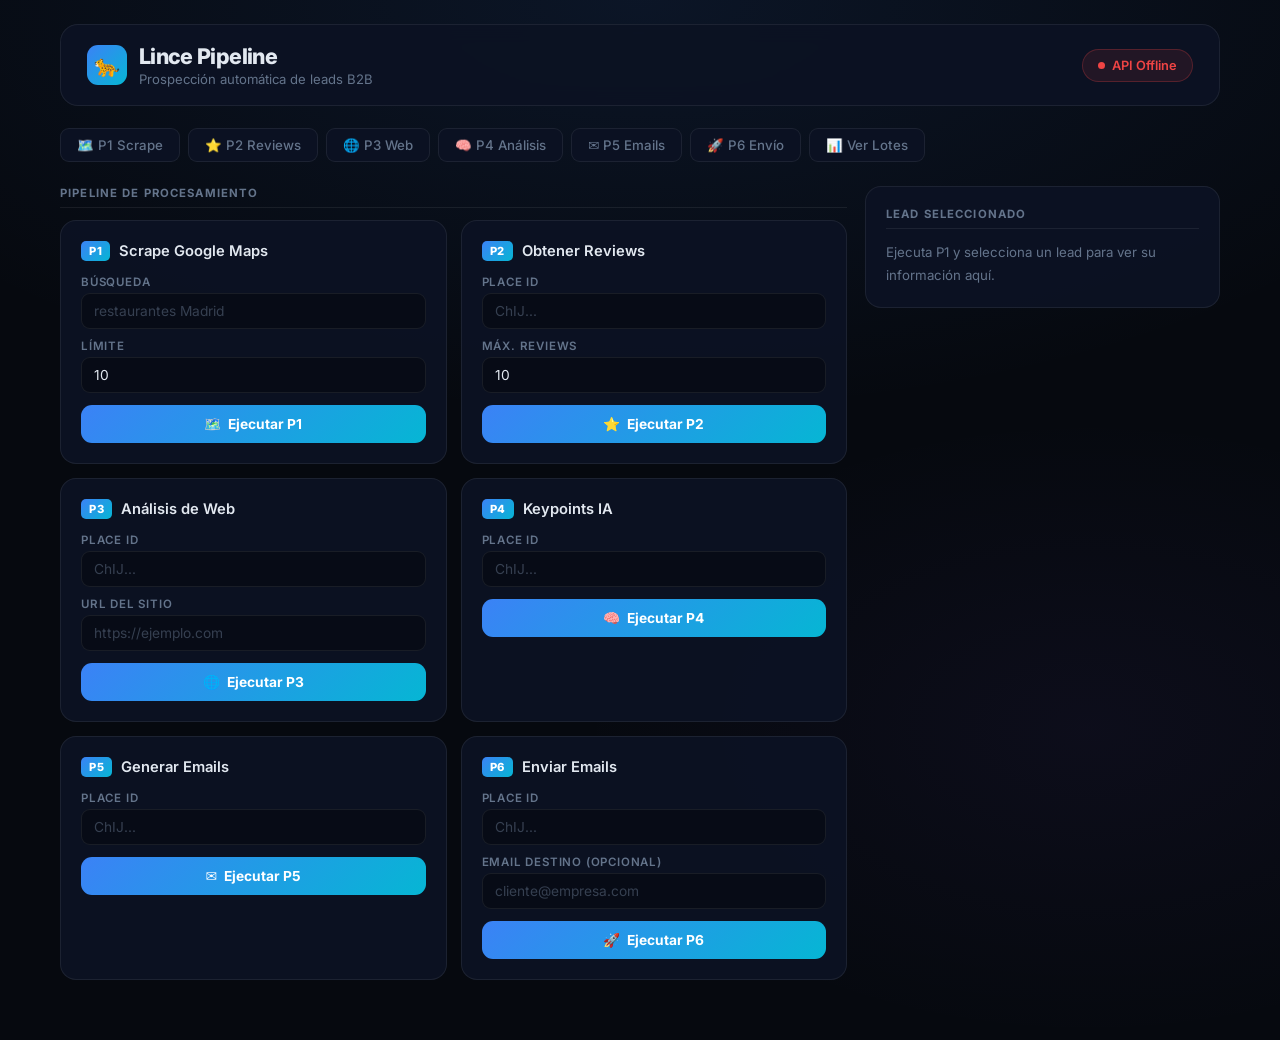
==== app/templates/index.html @ 6872ef02 "chore: cambios locales pendientes antes de merge" ====
<!DOCTYPE html>
<html lang="es">
<head>
<meta charset="UTF-8" />
<meta name="viewport" content="width=device-width, initial-scale=1.0" />
<title>Lince — Pipeline de Leads</title>
<link href="https://fonts.googleapis.com/css2?family=Inter:wght@400;500;600;700;800&display=swap" rel="stylesheet">
<style>
*,*::before,*::after{box-sizing:border-box;margin:0;padding:0}
:root{
  --bg:#06090f;--s1:rgba(12,18,35,0.95);--s2:rgba(18,27,50,0.8);
  --border:rgba(255,255,255,0.07);--bh:rgba(96,165,250,0.3);
  --txt:#e2e8f0;--muted:#64748b;
  --blue:#3b82f6;--cyan:#06b6d4;--purple:#8b5cf6;
  --green:#10b981;--yellow:#f59e0b;--red:#ef4444;
  --grad:linear-gradient(135deg,#3b82f6,#06b6d4);
}
body{font-family:'Inter',system-ui,sans-serif;background:var(--bg);color:var(--txt);min-height:100vh;
  background-image:radial-gradient(ellipse 70% 40% at 50% 0%,rgba(59,130,246,.1),transparent),
  radial-gradient(ellipse 40% 30% at 85% 70%,rgba(139,92,246,.05),transparent);}
.wrap{max-width:1200px;margin:0 auto;padding:24px 20px 60px}
.hdr{display:flex;align-items:center;justify-content:space-between;gap:16px;padding:18px 26px;background:var(--s1);border:1px solid var(--border);border-radius:18px;margin-bottom:22px;backdrop-filter:blur(10px)}
.hdr-brand{display:flex;align-items:center;gap:12px}
.logo{width:40px;height:40px;background:var(--grad);border-radius:11px;display:flex;align-items:center;justify-content:center;font-size:1.3rem}
.hdr h1{font-size:1.35rem;font-weight:800;letter-spacing:-.03em}
.hdr p{font-size:.82rem;color:var(--muted);margin-top:2px}
.badge{display:flex;align-items:center;gap:7px;padding:8px 15px;border-radius:999px;font-size:.8rem;font-weight:600;white-space:nowrap;transition:all .3s}
.badge.ok{background:rgba(16,185,129,.1);border:1px solid rgba(16,185,129,.25);color:var(--green)}
.badge.loading{background:rgba(6,182,212,.1);border:1px solid rgba(6,182,212,.25);color:var(--cyan)}
.badge.err{background:rgba(239,68,68,.1);border:1px solid rgba(239,68,68,.25);color:var(--red)}
.dot{width:7px;height:7px;border-radius:50%;background:currentColor;animation:pulse 2s infinite}
@keyframes pulse{0%,100%{opacity:1}50%{opacity:.35}}
.qbar{display:flex;gap:8px;flex-wrap:wrap;margin-bottom:24px}
.qbtn{padding:8px 16px;border-radius:9px;border:1px solid var(--border);background:var(--s1);color:var(--muted);font-size:.83rem;font-weight:500;cursor:pointer;transition:all .18s;font-family:inherit}
.qbtn:hover{border-color:var(--bh);color:var(--txt);background:var(--s2)}
.qbtn.active{border-color:var(--blue);color:var(--blue);background:rgba(59,130,246,.08)}
.mgrid{display:grid;grid-template-columns:1fr 355px;gap:18px;align-items:start}
@media(max-width:860px){.mgrid{grid-template-columns:1fr}}
.section-lbl{font-size:.71rem;font-weight:700;text-transform:uppercase;letter-spacing:.1em;color:var(--muted);margin-bottom:12px;padding-bottom:7px;border-bottom:1px solid var(--border)}
.pgrid{display:grid;grid-template-columns:repeat(auto-fill,minmax(260px,1fr));gap:14px}
.card{background:var(--s1);border:1px solid var(--border);border-radius:16px;padding:20px;transition:border-color .2s,transform .2s}
.card:hover{border-color:var(--bh);transform:translateY(-1px)}
.card-hd{display:flex;align-items:center;gap:9px;margin-bottom:14px}
.pbadge{padding:3px 8px;border-radius:5px;font-size:.7rem;font-weight:800;letter-spacing:.05em;background:var(--grad);color:#fff}
.card h3{font-size:.92rem;font-weight:600}
.field{margin-bottom:10px}
.field label{display:block;font-size:.72rem;font-weight:600;color:var(--muted);margin-bottom:4px;text-transform:uppercase;letter-spacing:.07em}
.field input,.field select{width:100%;padding:9px 12px;border-radius:9px;border:1px solid var(--border);background:rgba(6,9,15,.6);color:var(--txt);font-size:.86rem;font-family:inherit;outline:none;transition:border-color .18s}
.field input:focus,.field select:focus{border-color:var(--blue)}
.field input::placeholder{color:var(--muted);opacity:.5}
.btn-run{width:100%;margin-top:12px;padding:11px;border:none;border-radius:11px;background:var(--grad);color:#fff;font-size:.86rem;font-weight:700;cursor:pointer;transition:opacity .18s,transform .15s;font-family:inherit;display:flex;align-items:center;justify-content:center;gap:7px}
.btn-run:hover:not(:disabled){opacity:.83;transform:translateY(-1px)}
.btn-run:disabled{opacity:.35;cursor:not-allowed;transform:none}
.rpanel{display:flex;flex-direction:column;gap:14px}
.pcrd{background:var(--s1);border:1px solid var(--border);border-radius:16px;padding:20px}
.pcrd h3{font-size:.71rem;font-weight:700;text-transform:uppercase;letter-spacing:.1em;color:var(--muted);margin-bottom:12px;padding-bottom:7px;border-bottom:1px solid var(--border)}
.lead-info{font-size:.84rem;line-height:1.7;color:var(--muted)}
.lead-info strong{color:var(--txt);display:block;font-size:.93rem;margin-bottom:3px}
.tag{display:inline-block;padding:2px 7px;border-radius:4px;background:rgba(59,130,246,.12);color:var(--blue);font-size:.72rem;margin:2px 2px 0 0}
.btn-seq{width:100%;margin-top:12px;padding:12px;border:none;border-radius:11px;background:linear-gradient(135deg,#7c3aed,#3b82f6);color:#fff;font-size:.88rem;font-weight:700;cursor:pointer;transition:opacity .18s,transform .15s;font-family:inherit}
.btn-seq:hover{opacity:.83;transform:translateY(-1px)}
.lotes-panel{display:none;background:var(--s1);border:1px solid var(--border);border-radius:16px;padding:22px;margin-bottom:22px}
.lotes-panel.show{display:block}
.lotes-grid{display:grid;grid-template-columns:repeat(auto-fill,minmax(280px,1fr));gap:10px;margin-top:14px}
.lote-card{background:var(--s2);border:1px solid var(--border);border-radius:12px;padding:14px 16px;cursor:pointer;transition:border-color .18s,background .18s}
.lote-card:hover{border-color:var(--bh);background:rgba(59,130,246,.05)}
.lote-id{font-size:.78rem;color:var(--muted);font-family:monospace;margin-bottom:4px}
.lote-query{font-weight:600;font-size:.9rem;margin-bottom:6px}
.lote-meta{display:flex;align-items:center;justify-content:space-between}
.lote-count{font-size:.78rem;color:var(--muted)}
.btn-batch{padding:6px 14px;border:none;border-radius:8px;background:var(--grad);color:#fff;font-size:.78rem;font-weight:700;cursor:pointer;font-family:inherit;transition:opacity .18s}
.btn-batch:hover{opacity:.82}
.overlay{position:fixed;inset:0;background:rgba(0,0,0,.75);backdrop-filter:blur(6px);z-index:100;display:flex;align-items:center;justify-content:center;padding:20px;opacity:0;pointer-events:none;transition:opacity .25s}
.overlay.show{opacity:1;pointer-events:all}
.modal{background:var(--s1);border:1px solid rgba(255,255,255,.1);border-radius:24px;width:100%;max-width:580px;max-height:85vh;overflow-y:auto;transform:translateY(16px) scale(.97);transition:transform .28s cubic-bezier(.34,1.4,.64,1);box-shadow:0 40px 80px rgba(0,0,0,.5)}
.overlay.show .modal{transform:translateY(0) scale(1)}
.modal-hdr{display:flex;align-items:center;justify-content:space-between;padding:22px 24px 18px;border-bottom:1px solid var(--border);position:sticky;top:0;background:var(--s1);z-index:1;border-radius:24px 24px 0 0}
.modal-title{display:flex;align-items:center;gap:10px}
.modal-title .pbadge{font-size:.8rem;padding:5px 11px}
.modal-title h2{font-size:1.05rem;font-weight:700}
.close-btn{width:32px;height:32px;border-radius:8px;border:1px solid var(--border);background:transparent;color:var(--muted);font-size:1.1rem;cursor:pointer;display:flex;align-items:center;justify-content:center;transition:all .18s}
.close-btn:hover{background:var(--s2);color:var(--txt)}
.modal-body{padding:24px}
.stage{display:none}.stage.active{display:block}
.anim-radar{display:flex;flex-direction:column;align-items:center;padding:32px 0}
.radar-ring{width:140px;height:140px;border-radius:50%;border:2px solid rgba(59,130,246,.2);display:flex;align-items:center;justify-content:center;position:relative;margin-bottom:20px}
.radar-ring::before,.radar-ring::after{content:'';position:absolute;border-radius:50%;border:1.5px solid rgba(59,130,246,.15)}
.radar-ring::before{width:100px;height:100px}.radar-ring::after{width:60px;height:60px}
.radar-sweep{position:absolute;width:50%;height:2px;background:linear-gradient(90deg,transparent,var(--blue));transform-origin:left center;animation:sweep 1.8s linear infinite;top:50%;left:50%}
@keyframes sweep{from{transform:rotate(0deg)}to{transform:rotate(360deg)}}
.radar-dot{font-size:1.8rem}
.anim-label{font-size:.9rem;color:var(--muted);text-align:center}
.anim-sub{font-size:.78rem;color:var(--muted);opacity:.6;margin-top:4px;text-align:center}
.anim-stars{display:flex;flex-direction:column;align-items:center;padding:32px 0}
.star-row{display:flex;gap:8px;margin-bottom:20px;font-size:2rem}
.anim-scan{display:flex;flex-direction:column;align-items:center;padding:32px 0}
.browser-box{width:200px;border:1.5px solid rgba(255,255,255,.1);border-radius:10px;overflow:hidden;margin-bottom:20px}
.browser-bar{background:rgba(255,255,255,.05);padding:7px 10px;display:flex;gap:5px}
.brdot{width:7px;height:7px;border-radius:50%}
.browser-content{padding:12px;display:flex;flex-direction:column;gap:6px}
.scan-line{height:6px;border-radius:3px;background:linear-gradient(90deg,var(--blue),var(--cyan));animation:scanGrow 1s ease-in-out infinite alternate}
.scan-line:nth-child(1){width:80%}.scan-line:nth-child(2){width:60%;animation-delay:.2s}.scan-line:nth-child(3){width:90%;animation-delay:.4s}.scan-line:nth-child(4){width:50%;animation-delay:.6s}
@keyframes scanGrow{from{opacity:.3}to{opacity:1}}
.anim-brain{display:flex;flex-direction:column;align-items:center;padding:32px 0}
.brain-icon{font-size:3.5rem;margin-bottom:12px;animation:breathe 1.5s ease-in-out infinite}
@keyframes breathe{0%,100%{transform:scale(1)}50%{transform:scale(1.12)}}
.typing-dots{display:flex;gap:5px;margin-top:6px}
.tdot{width:8px;height:8px;border-radius:50%;background:var(--purple);animation:tdot .8s ease-in-out infinite}
.tdot:nth-child(2){animation-delay:.2s}.tdot:nth-child(3){animation-delay:.4s}
@keyframes tdot{0%,100%{transform:translateY(0);opacity:.4}50%{transform:translateY(-6px);opacity:1}}
.anim-type{display:flex;flex-direction:column;align-items:center;padding:32px 0}
.email-icon{font-size:3rem;margin-bottom:12px;animation:float 2s ease-in-out infinite}
@keyframes float{0%,100%{transform:translateY(0)}50%{transform:translateY(-8px)}}
.type-bar{display:flex;gap:4px;margin-top:8px}
.tbar{width:20px;height:4px;border-radius:2px;background:var(--grad);animation:tbar .6s ease-in-out infinite alternate}
.tbar:nth-child(2){animation-delay:.1s}.tbar:nth-child(3){animation-delay:.2s}.tbar:nth-child(4){animation-delay:.3s}.tbar:nth-child(5){animation-delay:.4s}
@keyframes tbar{from{opacity:.2}to{opacity:1}}
.anim-send{display:flex;flex-direction:column;align-items:center;padding:32px 0}
.plane-icon{font-size:3rem;margin-bottom:12px;animation:plane 1.5s ease-in-out infinite}
@keyframes plane{0%{transform:translate(0,0) rotate(-15deg)}50%{transform:translate(10px,-8px) rotate(-15deg)}100%{transform:translate(0,0) rotate(-15deg)}}
.result-ok,.result-err{padding:20px;border-radius:14px}
.result-ok{background:rgba(16,185,129,.06);border:1px solid rgba(16,185,129,.2)}
.result-err{background:rgba(239,68,68,.06);border:1px solid rgba(239,68,68,.2)}
.result-hd{display:flex;align-items:center;gap:8px;margin-bottom:16px;font-weight:700}
.result-hd .icon{font-size:1.2rem}
.lead-cards{display:flex;flex-direction:column;gap:10px}
.lcard{background:var(--s2);border:1px solid var(--border);border-radius:12px;padding:13px 15px;cursor:pointer;transition:border-color .18s}
.lcard:hover{border-color:var(--bh)}
.lcard-top{display:flex;align-items:center;justify-content:space-between;margin-bottom:4px}
.lcard-name{font-weight:600;font-size:.9rem}
.lcard-stars{color:var(--yellow);font-size:.82rem}
.lcard-addr{font-size:.78rem;color:var(--muted)}
.lcard-url{font-size:.76rem;color:var(--blue);margin-top:3px}
.lcard.selected{border-color:var(--blue);background:rgba(59,130,246,.08)}
.kp-list{list-style:none}
.kp-list li{display:flex;gap:10px;padding:10px 0;border-bottom:1px solid var(--border);font-size:.87rem;line-height:1.5}
.kp-list li:last-child{border-bottom:none}
.kp-bullet{color:var(--blue);font-size:1rem;flex-shrink:0;margin-top:1px}
.email-prev{background:var(--s2);border:1px solid var(--border);border-radius:12px;overflow:hidden;margin-bottom:12px}
.email-prev-hdr{padding:14px 16px;border-bottom:1px solid var(--border);font-size:.82rem;color:var(--muted)}
.email-prev-hdr strong{color:var(--txt);display:block;font-size:.9rem;margin-bottom:2px}
.email-prev-body{padding:16px;font-size:.83rem;line-height:1.65;color:var(--txt);white-space:pre-wrap;max-height:280px;overflow-y:auto}
.analysis-grid{display:grid;grid-template-columns:1fr 1fr;gap:10px}
.aitem{background:var(--s2);border:1px solid var(--border);border-radius:10px;padding:12px}
.aitem-lbl{font-size:.71rem;font-weight:700;text-transform:uppercase;letter-spacing:.08em;color:var(--muted);margin-bottom:5px}
.aitem-val{font-size:.84rem;color:var(--txt);line-height:1.5}
.send-success{text-align:center;padding:20px 0}
.send-icon{font-size:3.5rem;margin-bottom:12px;animation:popIn .4s cubic-bezier(.34,1.6,.64,1)}
@keyframes popIn{from{transform:scale(0)}to{transform:scale(1)}}
.send-success h3{font-size:1.05rem;font-weight:700;margin-bottom:6px}
.send-success p{color:var(--muted);font-size:.86rem}
.modal-foot{padding:16px 24px;border-top:1px solid var(--border);display:flex;gap:10px;justify-content:flex-end}
.btn-secondary{padding:9px 18px;border:1px solid var(--border);border-radius:9px;background:transparent;color:var(--muted);font-size:.84rem;font-weight:600;cursor:pointer;font-family:inherit;transition:all .18s}
.btn-secondary:hover{border-color:var(--bh);color:var(--txt)}
.btn-primary{padding:9px 20px;border:none;border-radius:9px;background:var(--grad);color:#fff;font-size:.84rem;font-weight:700;cursor:pointer;font-family:inherit;transition:opacity .18s}
.btn-primary:hover{opacity:.83}
.batch-modal{max-width:700px}
.batch-prog-bar{height:6px;background:rgba(255,255,255,.06);border-radius:3px;overflow:hidden;margin-bottom:8px}
.batch-prog-fill{height:100%;background:var(--grad);border-radius:3px;transition:width .4s ease}
.batch-prog-txt{font-size:.78rem;color:var(--muted);margin-bottom:16px}
.batch-leads{display:flex;flex-direction:column;gap:8px}
.batch-lead-row{background:var(--s2);border:1px solid var(--border);border-radius:11px;padding:12px 14px}
.batch-lead-top{display:flex;align-items:center;justify-content:space-between;margin-bottom:8px}
.batch-lead-name{font-weight:600;font-size:.88rem}
.batch-steps{display:flex;gap:6px;flex-wrap:wrap}
.step-badge{padding:3px 9px;border-radius:5px;font-size:.72rem;font-weight:700;border:1px solid var(--border);color:var(--muted);background:transparent;transition:all .25s}
.step-badge.running{border-color:var(--cyan);color:var(--cyan);background:rgba(6,182,212,.1);animation:pulse 1.2s infinite}
.step-badge.ok{border-color:var(--green);color:var(--green);background:rgba(16,185,129,.1)}
.step-badge.err{border-color:var(--red);color:var(--red);background:rgba(239,68,68,.1)}
.step-badge.skip{border-color:var(--muted);color:var(--muted);opacity:.5}
.batch-summary{background:rgba(16,185,129,.06);border:1px solid rgba(16,185,129,.2);border-radius:12px;padding:16px;margin-top:14px;display:none}
.batch-summary.show{display:block}
.batch-sum-row{display:flex;justify-content:space-between;font-size:.85rem;padding:4px 0}
.batch-sum-row strong{color:var(--txt)}
.batch-sheet-link{display:inline-flex;align-items:center;gap:6px;margin-top:10px;padding:8px 14px;border-radius:8px;background:rgba(16,185,129,.1);border:1px solid rgba(16,185,129,.25);color:var(--green);font-size:.82rem;font-weight:600;text-decoration:none;transition:opacity .18s}
.batch-sheet-link:hover{opacity:.8}
</style>
</head>
<body>
<div class="wrap">
  <header class="hdr">
    <div class="hdr-brand">
      <div class="logo">🐆</div>
      <div><h1>Lince Pipeline</h1><p>Prospección automática de leads B2B</p></div>
    </div>
    <div id="hdrBadge" class="badge loading"><div class="dot"></div>Conectando…</div>
  </header>
  <div class="qbar">
    <button class="qbtn" onclick="scrollTo2('#p1card')">🗺️ P1 Scrape</button>
    <button class="qbtn" onclick="scrollTo2('#p2card')">⭐ P2 Reviews</button>
    <button class="qbtn" onclick="scrollTo2('#p3card')">🌐 P3 Web</button>
    <button class="qbtn" onclick="scrollTo2('#p4card')">🧠 P4 Análisis</button>
    <button class="qbtn" onclick="scrollTo2('#p5card')">✉️ P5 Emails</button>
    <button class="qbtn" onclick="scrollTo2('#p6card')">🚀 P6 Envío</button>
    <button class="qbtn" id="btnVerLotes" onclick="toggleLotes()">📊 Ver Lotes</button>
  </div>
  <div class="lotes-panel" id="lotesPanel">
    <div style="display:flex;align-items:center;justify-content:space-between">
      <div class="section-lbl" style="margin:0;border:none">Lotes disponibles</div>
      <button class="btn-secondary" style="font-size:.75rem;padding:6px 12px" onclick="loadLotes()">↺ Recargar</button>
    </div>
    <div id="lotesGrid" class="lotes-grid"><div style="color:var(--muted);font-size:.85rem;padding:20px 0">Cargando…</div></div>
  </div>
  <div class="mgrid">
    <div>
      <div class="section-lbl">Pipeline de procesamiento</div>
      <div class="pgrid">
        <div class="card" id="p1card">
          <div class="card-hd"><span class="pbadge">P1</span><h3>Scrape Google Maps</h3></div>
          <div class="field"><label>Búsqueda</label><input id="p1Query" type="text" placeholder="restaurantes Madrid" /></div>
          <div class="field"><label>Límite</label><input id="p1Limit" type="number" value="10" min="1" max="50" /></div>
          <button class="btn-run" onclick="runP1()"><span>🗺️</span> Ejecutar P1</button>
        </div>
        <div class="card" id="p2card">
          <div class="card-hd"><span class="pbadge">P2</span><h3>Obtener Reviews</h3></div>
          <div class="field"><label>Place ID</label><input id="p2PlaceId" type="text" placeholder="ChIJ..." /></div>
          <div class="field"><label>Máx. Reviews</label><input id="p2Max" type="number" value="10" min="1" max="50" /></div>
          <button class="btn-run" onclick="runP2()"><span>⭐</span> Ejecutar P2</button>
        </div>
        <div class="card" id="p3card">
          <div class="card-hd"><span class="pbadge">P3</span><h3>Análisis de Web</h3></div>
          <div class="field"><label>Place ID</label><input id="p3PlaceId" type="text" placeholder="ChIJ..." /></div>
          <div class="field"><label>URL del sitio</label><input id="p3Url" type="text" placeholder="https://ejemplo.com" /></div>
          <button class="btn-run" onclick="runP3()"><span>🌐</span> Ejecutar P3</button>
        </div>
        <div class="card" id="p4card">
          <div class="card-hd"><span class="pbadge">P4</span><h3>Keypoints IA</h3></div>
          <div class="field"><label>Place ID</label><input id="p4PlaceId" type="text" placeholder="ChIJ..." /></div>
          <button class="btn-run" onclick="runP4()"><span>🧠</span> Ejecutar P4</button>
        </div>
        <div class="card" id="p5card">
          <div class="card-hd"><span class="pbadge">P5</span><h3>Generar Emails</h3></div>
          <div class="field"><label>Place ID</label><input id="p5PlaceId" type="text" placeholder="ChIJ..." /></div>
          <button class="btn-run" onclick="runP5()"><span>✉️</span> Ejecutar P5</button>
        </div>
        <div class="card" id="p6card">
          <div class="card-hd"><span class="pbadge">P6</span><h3>Enviar Emails</h3></div>
          <div class="field"><label>Place ID</label><input id="p6PlaceId" type="text" placeholder="ChIJ..." /></div>
          <div class="field"><label>Email destino (opcional)</label><input id="p6Email" type="email" placeholder="cliente@empresa.com" /></div>
          <button class="btn-run" onclick="runP6()"><span>🚀</span> Ejecutar P6</button>
        </div>
      </div>
    </div>
    <div class="rpanel">
      <div class="pcrd">
        <h3>Lead seleccionado</h3>
        <div class="lead-info" id="leadInfo"><span style="color:var(--muted);font-size:.83rem">Ejecuta P1 y selecciona un lead para ver su información aquí.</span></div>
        <button class="btn-seq" id="btnSeq" style="display:none" onclick="runSequence()">⚡ Ejecutar P2→P5</button>
      </div>
      <div class="pcrd" id="statsCard" style="display:none">
        <h3>Estadísticas del lote</h3>
        <div id="statsBody" class="lead-info"></div>
      </div>
    </div>
  </div>
</div>

<div class="overlay" id="overlay" onclick="closeModal(event)">
  <div class="modal">
    <div class="modal-hdr">
      <div class="modal-title"><span class="pbadge" id="modalBadge">P1</span><h2 id="modalTitle">Procesando…</h2></div>
      <button class="close-btn" onclick="closeOverlay()">✕</button>
    </div>
    <div class="modal-body" id="modalBody"></div>
    <div class="modal-foot" id="modalFoot" style="display:none">
      <button class="btn-secondary" onclick="closeOverlay()">Cerrar</button>
    </div>
  </div>
</div>

<div class="overlay" id="batchOverlay" onclick="closeBatchModal(event)">
  <div class="modal batch-modal">
    <div class="modal-hdr">
      <div class="modal-title"><span class="pbadge" style="background:linear-gradient(135deg,#7c3aed,#3b82f6)">BATCH</span><h2 id="batchTitle">Procesando lote…</h2></div>
      <button class="close-btn" onclick="closeBatchOverlay()">✕</button>
    </div>
    <div class="modal-body">
      <div class="batch-prog-bar"><div class="batch-prog-fill" id="batchProgFill" style="width:0%"></div></div>
      <div class="batch-prog-txt" id="batchProgTxt">Iniciando…</div>
      <div class="batch-leads" id="batchLeadsList"></div>
      <div class="batch-summary" id="batchSummary">
        <div class="batch-sum-row"><span>Leads procesados:</span><strong id="sumTotal">—</strong></div>
        <div class="batch-sum-row"><span>Completados OK:</span><strong id="sumOk">—</strong></div>
        <div class="batch-sum-row"><span>Lote:</span><strong id="sumLote">—</strong></div>
        <a href="#" id="sumSheetLink" class="batch-sheet-link" target="_blank" style="display:none">📊 Ver Google Sheet →</a>
      </div>
    </div>
    <div class="modal-foot"><button class="btn-secondary" onclick="closeBatchOverlay()">Cerrar</button></div>
  </div>
</div>

<script>
const API='';
let selectedLead=null;

async function checkHealth(){
  const b=document.getElementById('hdrBadge');
  try{const r=await fetch(API+'/health');if(r.ok){b.className='badge ok';b.innerHTML='<div class="dot"></div>API Online';}else throw 0;}
  catch{b.className='badge err';b.innerHTML='<div class="dot"></div>API Offline';}
}

function openModal(badge,title){
  document.getElementById('modalBadge').textContent=badge;
  document.getElementById('modalTitle').textContent=title;
  document.getElementById('modalBody').innerHTML='';
  document.getElementById('modalFoot').style.display='none';
  document.getElementById('overlay').classList.add('show');
}
function closeOverlay(){document.getElementById('overlay').classList.remove('show');}
function closeModal(e){if(e.target===document.getElementById('overlay'))closeOverlay();}
function showModalResult(html){document.getElementById('modalBody').innerHTML=html;document.getElementById('modalFoot').style.display='flex';}
function showModalLoading(html){document.getElementById('modalBody').innerHTML=html;}
function scrollTo2(sel){const el=document.querySelector(sel);if(el)el.scrollIntoView({behavior:'smooth',block:'center'});}

function selectLead(lead){
  selectedLead=lead;
  document.querySelectorAll('.lcard').forEach(c=>c.classList.remove('selected'));
  const card=document.querySelector('.lcard[data-id="'+lead.place_id+'"]');
  if(card)card.classList.add('selected');
  const stars=lead.rating?'⭐'.repeat(Math.round(lead.rating)):'—';
  document.getElementById('leadInfo').innerHTML=`<strong>${lead.name}</strong><span>Rating: ${lead.rating||'—'} ${stars}</span><span>📞 ${lead.phone||'—'}</span><span>📍 ${lead.full_address||'—'}</span>${lead.site?`<span>🌐 <a href="${lead.site}" target="_blank" style="color:var(--blue)">${lead.site}</a></span>`:''}${lead.lote_id?`<div style="margin-top:8px"><span class="tag">${lead.lote_id}</span></div>`:''}`;
  document.getElementById('btnSeq').style.display='block';
  ['p2PlaceId','p3PlaceId','p4PlaceId','p5PlaceId','p6PlaceId'].forEach(id=>{document.getElementById(id).value=lead.place_id;});
  if(lead.site)document.getElementById('p3Url').value=lead.site;
}

async function runP1(){
  const query=document.getElementById('p1Query').value.trim();
  const limit=parseInt(document.getElementById('p1Limit').value)||10;
  if(!query){alert('Ingresa un término de búsqueda');return;}
  openModal('P1','Scrapeando Google Maps…');
  showModalLoading(`<div class="anim-radar"><div class="radar-ring"><div class="radar-sweep"></div><div class="radar-dot">🐆</div></div><div class="anim-label">Buscando: <strong>${query}</strong></div><div class="anim-sub">Esto puede tomar 30-60 segundos…</div></div>`);
  try{
    const r=await fetch(API+'/pipeline/p1',{method:'POST',headers:{'Content-Type':'application/json'},body:JSON.stringify({query,limit})});
    const data=await r.json();
    if(!r.ok||data.status==='error')throw new Error(data.error||'Error');
    const leads=data.leads||[];
    document.getElementById('statsCard').style.display='block';
    document.getElementById('statsBody').innerHTML=`<strong>${leads.length} leads encontrados</strong><span>Guardados: ${data.guardados}</span>${data.lote_id?`<span>Lote: <span class="tag">${data.lote_id}</span></span>`:''}`;
    const cardsHtml=leads.map(l=>`<div class="lcard" data-id="${l.place_id}" onclick='selectLead(${JSON.stringify(l)})'><div class="lcard-top"><span class="lcard-name">${l.name}</span><span class="lcard-stars">${l.rating?'⭐ '+l.rating:''}</span></div><div class="lcard-addr">${l.full_address||'—'}</div>${l.site?`<div class="lcard-url">🌐 ${l.site}</div>`:''}</div>`).join('');
    showModalResult(`<div class="result-ok"><div class="result-hd"><span class="icon">✅</span> ${leads.length} negocios encontrados</div>${data.lote_id?`<div style="margin-bottom:12px;font-size:.82rem;color:var(--muted)">Lote: <span class="tag">${data.lote_id}</span> <button class="btn-batch" style="margin-left:8px" onclick="openBatchForLote('${data.lote_id}')">⚡ Procesar lote</button></div>`:''}<div class="lead-cards">${cardsHtml}</div></div>`);
    document.getElementById('modalTitle').textContent=leads.length+' leads encontrados';
  }catch(err){showModalResult(`<div class="result-err"><div class="result-hd"><span class="icon">❌</span> Error</div><p style="font-size:.85rem;color:var(--muted)">${err.message}</p></div>`);}
}

async function runP2(){
  const placeId=document.getElementById('p2PlaceId').value.trim();
  const maxR=parseInt(document.getElementById('p2Max').value)||10;
  if(!placeId){alert('Ingresa un Place ID');return;}
  openModal('P2','Obteniendo reviews…');
  showModalLoading(`<div class="anim-stars"><div class="star-row">⭐⭐⭐⭐⭐</div><div class="anim-label">Analizando opiniones…</div></div>`);
  try{
    const r=await fetch(API+'/pipeline/p2',{method:'POST',headers:{'Content-Type':'application/json'},body:JSON.stringify({place_id:placeId,max_reviews:maxR})});
    const data=await r.json();
    if(!r.ok||data.status==='error')throw new Error(data.error||'Error');
    showModalResult(`<div class="result-ok"><div class="result-hd"><span class="icon">⭐</span> ${data.reviews_encontradas} reviews obtenidas</div><p style="font-size:.84rem;color:var(--muted)">Guardadas en Supabase: ${data.reviews_guardadas}</p></div>`);
    document.getElementById('modalTitle').textContent=data.reviews_encontradas+' reviews';
  }catch(err){showModalResult(`<div class="result-err"><div class="result-hd"><span class="icon">❌</span> Error</div><p style="font-size:.85rem;color:var(--muted)">${err.message}</p></div>`);}
}

async function runP3(){
  const placeId=document.getElementById('p3PlaceId').value.trim();
  const url=document.getElementById('p3Url').value.trim();
  if(!placeId||!url){alert('Ingresa Place ID y URL');return;}
  openModal('P3','Analizando sitio web…');
  showModalLoading(`<div class="anim-scan"><div class="browser-box"><div class="browser-bar"><div class="brdot" style="background:#ef4444"></div><div class="brdot" style="background:#f59e0b"></div><div class="brdot" style="background:#10b981"></div></div><div class="browser-content"><div class="scan-line"></div><div class="scan-line"></div><div class="scan-line"></div><div class="scan-line"></div></div></div><div class="anim-label">Escaneando: ${url}</div></div>`);
  try{
    const r=await fetch(API+'/pipeline/p3',{method:'POST',headers:{'Content-Type':'application/json'},body:JSON.stringify({place_id:placeId,url})});
    const data=await r.json();
    if(!r.ok||data.status==='error')throw new Error(data.error||'Error');
    const res=data.resultado||{};
    const items=Object.entries(res).filter(([k])=>k!=='place_id').map(([k,v])=>`<div class="aitem"><div class="aitem-lbl">${k}</div><div class="aitem-val">${v??'—'}</div></div>`).join('');
    showModalResult(`<div class="result-ok"><div class="result-hd"><span class="icon">🌐</span> Análisis completado</div><div class="analysis-grid">${items}</div></div>`);
    document.getElementById('modalTitle').textContent='Análisis web OK';
  }catch(err){showModalResult(`<div class="result-err"><div class="result-hd"><span class="icon">❌</span> Error</div><p style="font-size:.85rem;color:var(--muted)">${err.message}</p></div>`);}
}

async function runP4(){
  const placeId=document.getElementById('p4PlaceId').value.trim();
  if(!placeId){alert('Ingresa un Place ID');return;}
  openModal('P4','Generando análisis IA…');
  showModalLoading(`<div class="anim-brain"><div class="brain-icon">🧠</div><div class="anim-label">IA analizando el negocio…</div><div class="typing-dots"><div class="tdot"></div><div class="tdot"></div><div class="tdot"></div></div></div>`);
  try{
    const r=await fetch(API+'/pipeline/p4',{method:'POST',headers:{'Content-Type':'application/json'},body:JSON.stringify({place_id:placeId})});
    const data=await r.json();
    if(!r.ok||data.status==='error')throw new Error(data.error||'Error');
    const res=data.resultado||{};
    const score=res.lead_score||0;
    const temp=score>=70?'🔥 Caliente':score>=40?'🟡 Tibio':'❄️ Frío';
    const kps=(res.keypoints||[]).map(k=>`<li><span class="kp-bullet">›</span>${k}</li>`).join('');
    showModalResult(`<div class="result-ok"><div class="result-hd"><span class="icon">🧠</span> Keypoints generados</div><div style="display:flex;gap:10px;margin-bottom:14px;flex-wrap:wrap"><div class="aitem" style="flex:1"><div class="aitem-lbl">Lead Score</div><div class="aitem-val" style="font-size:1.4rem;font-weight:800">${score}</div></div><div class="aitem" style="flex:1"><div class="aitem-lbl">Temperatura</div><div class="aitem-val">${temp}</div></div></div>${res.problema_principal?`<div class="aitem" style="margin-bottom:10px"><div class="aitem-lbl">Problema principal</div><div class="aitem-val">${res.problema_principal}</div></div>`:''}${res.oportunidad?`<div class="aitem" style="margin-bottom:14px"><div class="aitem-lbl">Oportunidad</div><div class="aitem-val">${res.oportunidad}</div></div>`:''}${kps?`<ul class="kp-list">${kps}</ul>`:''}</div>`);
    document.getElementById('modalTitle').textContent='Score: '+score+' '+temp;
  }catch(err){showModalResult(`<div class="result-err"><div class="result-hd"><span class="icon">❌</span> Error</div><p style="font-size:.85rem;color:var(--muted)">${err.message}</p></div>`);}
}

async function runP5(){
  const placeId=document.getElementById('p5PlaceId').value.trim();
  if(!placeId){alert('Ingresa un Place ID');return;}
  openModal('P5','Generando secuencia de emails…');
  showModalLoading(`<div class="anim-type"><div class="email-icon">✉️</div><div class="anim-label">IA redactando emails…</div><div class="type-bar"><div class="tbar"></div><div class="tbar"></div><div class="tbar"></div><div class="tbar"></div><div class="tbar"></div></div></div>`);
  try{
    const r=await fetch(API+'/pipeline/p5',{method:'POST',headers:{'Content-Type':'application/json'},body:JSON.stringify({place_id:placeId})});
    const data=await r.json();
    if(!r.ok||data.status==='error')throw new Error(data.error||'Error');
    const emails=data.emails||[];
    const emailsHtml=emails.map((em,i)=>`<div class="email-prev"><div class="email-prev-hdr"><strong>Email ${i+1}: ${em.subject||em.asunto||'—'}</strong>Día ${em.day||em.dia||i+1}</div><div class="email-prev-body">${em.body||em.cuerpo||'—'}</div></div>`).join('');
    showModalResult(`<div class="result-ok"><div class="result-hd"><span class="icon">✉️</span> ${emails.length} emails generados</div>${emailsHtml}</div>`);
    document.getElementById('modalTitle').textContent=emails.length+' emails listos';
  }catch(err){showModalResult(`<div class="result-err"><div class="result-hd"><span class="icon">❌</span> Error</div><p style="font-size:.85rem;color:var(--muted)">${err.message}</p></div>`);}
}

async function runP6(){
  const placeId=document.getElementById('p6PlaceId').value.trim();
  const toEmail=document.getElementById('p6Email').value.trim();
  if(!placeId){alert('Ingresa un Place ID');return;}
  openModal('P6','Enviando emails…');
  showModalLoading(`<div class="anim-send"><div class="plane-icon">✈️</div><div class="anim-label">Enviando secuencia de emails…</div><div class="anim-sub">Conectando con Brevo…</div></div>`);
  try{
    const body={place_id:placeId};if(toEmail)body.to_email=toEmail;
    const r=await fetch(API+'/pipeline/p6',{method:'POST',headers:{'Content-Type':'application/json'},body:JSON.stringify(body)});
    const data=await r.json();
    if(!r.ok||data.status==='error')throw new Error(data.error||'Error');
    showModalResult(`<div class="result-ok"><div class="send-success"><div class="send-icon">🎉</div><h3>¡Emails enviados!</h3><p>${data.enviados||0} email(s) en la secuencia</p>${toEmail?`<p style="margin-top:6px">Destino: <strong>${toEmail}</strong></p>`:''}</div></div>`);
    document.getElementById('modalTitle').textContent='¡Enviado!';
  }catch(err){showModalResult(`<div class="result-err"><div class="result-hd"><span class="icon">❌</span> Error</div><p style="font-size:.85rem;color:var(--muted)">${err.message}</p></div>`);}
}

async function runSequence(){
  if(!selectedLead)return;
  const placeId=selectedLead.place_id;
  const url=selectedLead.site||'';
  openModal('SEQ','Procesando '+selectedLead.name+'…');
  showModalLoading(`<div class="anim-brain"><div class="brain-icon">⚡</div><div class="anim-label">Ejecutando P2 → P3 → P4 → P5…</div><div class="typing-dots"><div class="tdot"></div><div class="tdot"></div><div class="tdot"></div></div></div>`);
  try{
    const r=await fetch(API+'/pipeline/sequence',{method:'POST',headers:{'Content-Type':'application/json'},body:JSON.stringify({place_id:placeId,url,max_reviews:10})});
    const data=await r.json();
    const stepHtml=(key,label)=>{const s=data[key];if(!s)return'';const icon=s.status==='ok'?'✅':s.status==='skipped'?'⏭️':'❌';return`<div style="display:flex;align-items:center;gap:8px;padding:8px 0;border-bottom:1px solid var(--border);font-size:.85rem"><span>${icon}</span><strong>${label}</strong><span style="color:var(--muted);margin-left:auto">${s.status}</span></div>`;};
    showModalResult(`<div class="result-ok"><div class="result-hd"><span class="icon">⚡</span> Secuencia completada</div>${stepHtml('p2','P2 Reviews')}${stepHtml('p3','P3 Web')}${stepHtml('p4','P4 Keypoints')}${stepHtml('p5','P5 Emails')}</div>`);
    document.getElementById('modalTitle').textContent='Secuencia OK';
  }catch(err){showModalResult(`<div class="result-err"><div class="result-hd"><span class="icon">❌</span> Error</div><p style="font-size:.85rem;color:var(--muted)">${err.message}</p></div>`);}
}

function toggleLotes(){
  const panel=document.getElementById('lotesPanel');
  const btn=document.getElementById('btnVerLotes');
  if(panel.classList.contains('show')){panel.classList.remove('show');btn.classList.remove('active');}
  else{panel.classList.add('show');btn.classList.add('active');loadLotes();}
}

async function loadLotes(){
  const grid=document.getElementById('lotesGrid');
  grid.innerHTML='<div style="color:var(--muted);font-size:.85rem;padding:12px 0">Cargando…</div>';
  try{
    const r=await fetch(API+'/lotes');
    const lotes=await r.json();
    if(!lotes.length){grid.innerHTML='<div style="color:var(--muted);font-size:.85rem;padding:12px 0">No hay lotes todavía. Ejecuta P1 primero.</div>';return;}
    grid.innerHTML=lotes.map(l=>`<div class="lote-card"><div class="lote-id">${l.lote_id}</div><div class="lote-query">🔍 ${l.query||'—'}</div><div class="lote-meta"><span class="lote-count">${l.count} leads</span><button class="btn-batch" onclick="openBatchForLote('${l.lote_id}')">⚡ Procesar</button></div></div>`).join('');
  }catch(err){grid.innerHTML=`<div style="color:var(--red);font-size:.85rem">${err.message}</div>`;}
}

function openBatchForLote(loteId){
  document.getElementById('batchTitle').textContent='Lote: '+loteId;
  document.getElementById('batchProgFill').style.width='0%';
  document.getElementById('batchProgTxt').textContent='Iniciando batch…';
  document.getElementById('batchLeadsList').innerHTML='<div style="color:var(--muted);font-size:.84rem;padding:8px 0">Cargando leads…</div>';
  document.getElementById('batchSummary').classList.remove('show');
  document.getElementById('batchOverlay').classList.add('show');
  runBatch(loteId);
}

function closeBatchOverlay(){document.getElementById('batchOverlay').classList.remove('show');}
function closeBatchModal(e){if(e.target===document.getElementById('batchOverlay'))closeBatchOverlay();}

async function runBatch(loteId){
  const leadsList=document.getElementById('batchLeadsList');
  const progFill=document.getElementById('batchProgFill');
  const progTxt=document.getElementById('batchProgTxt');
  let leads=[];
  try{
    const r=await fetch(API+'/lotes');
    const lotes=await r.json();
    const lote=lotes.find(l=>l.lote_id===loteId);
    if(lote){
      leads=lote.place_ids.map(pid=>({place_id:pid,name:pid}));
      leadsList.innerHTML=leads.map(l=>{const sid=l.place_id.replace(/[^a-z0-9]/gi,'_');return`<div class="batch-lead-row" id="brow-${sid}"><div class="batch-lead-top"><span class="batch-lead-name">${l.name}</span></div><div class="batch-steps"><span class="step-badge" id="bstep-${sid}-p2">P2</span><span class="step-badge" id="bstep-${sid}-p3">P3</span><span class="step-badge" id="bstep-${sid}-p4">P4</span><span class="step-badge" id="bstep-${sid}-p5">P5</span></div></div>`;}).join('');
    }
  }catch(_){}
  progTxt.textContent='Procesando '+leads.length+' leads…';
  try{
    const r=await fetch(API+'/pipeline/batch',{method:'POST',headers:{'Content-Type':'application/json'},body:JSON.stringify({lote_id:loteId})});
    const data=await r.json();
    if(data.error){progTxt.textContent='❌ '+data.error;return;}
    const results=data.results||[];
    results.forEach((res,idx)=>{
      const sid=res.place_id.replace(/[^a-z0-9]/gi,'_');
      const row=document.getElementById('brow-'+sid);
      if(row)row.querySelector('.batch-lead-name').textContent=res.name||res.place_id;
      ['p2','p3','p4','p5'].forEach(step=>{
        const badge=document.getElementById('bstep-'+sid+'-'+step);
        if(!badge)return;
        const s=res.steps[step];if(!s)return;
        badge.classList.remove('running');
        if(s.status==='ok'){badge.classList.add('ok');badge.textContent=step.toUpperCase()+(step==='p2'&&s.reviews?' ✅ '+s.reviews:step==='p4'&&s.score?' '+s.score:' ✅');}
        else if(s.status==='skipped'){badge.classList.add('skip');badge.textContent=step.toUpperCase()+' —';}
        else{badge.classList.add('err');badge.textContent=step.toUpperCase()+' ❌';}
      });
      const pct=Math.round(((idx+1)/results.length)*100);
      progFill.style.width=pct+'%';
      progTxt.textContent=(idx+1)+'/'+results.length+' leads procesados';
    });
    progFill.style.width='100%';
    progTxt.textContent='✅ Completado — '+data.completados_ok+'/'+data.total_leads+' OK';
    document.getElementById('sumTotal').textContent=data.total_leads;
    document.getElementById('sumOk').textContent=data.completados_ok;
    document.getElementById('sumLote').textContent=loteId;
    if(data.sheet_url){const link=document.getElementById('sumSheetLink');link.href=data.sheet_url;link.style.display='inline-flex';}
    document.getElementById('batchSummary').classList.add('show');
  }catch(err){progTxt.textContent='❌ Error: '+err.message;}
}

checkHealth();
</script>
</body>
</html>
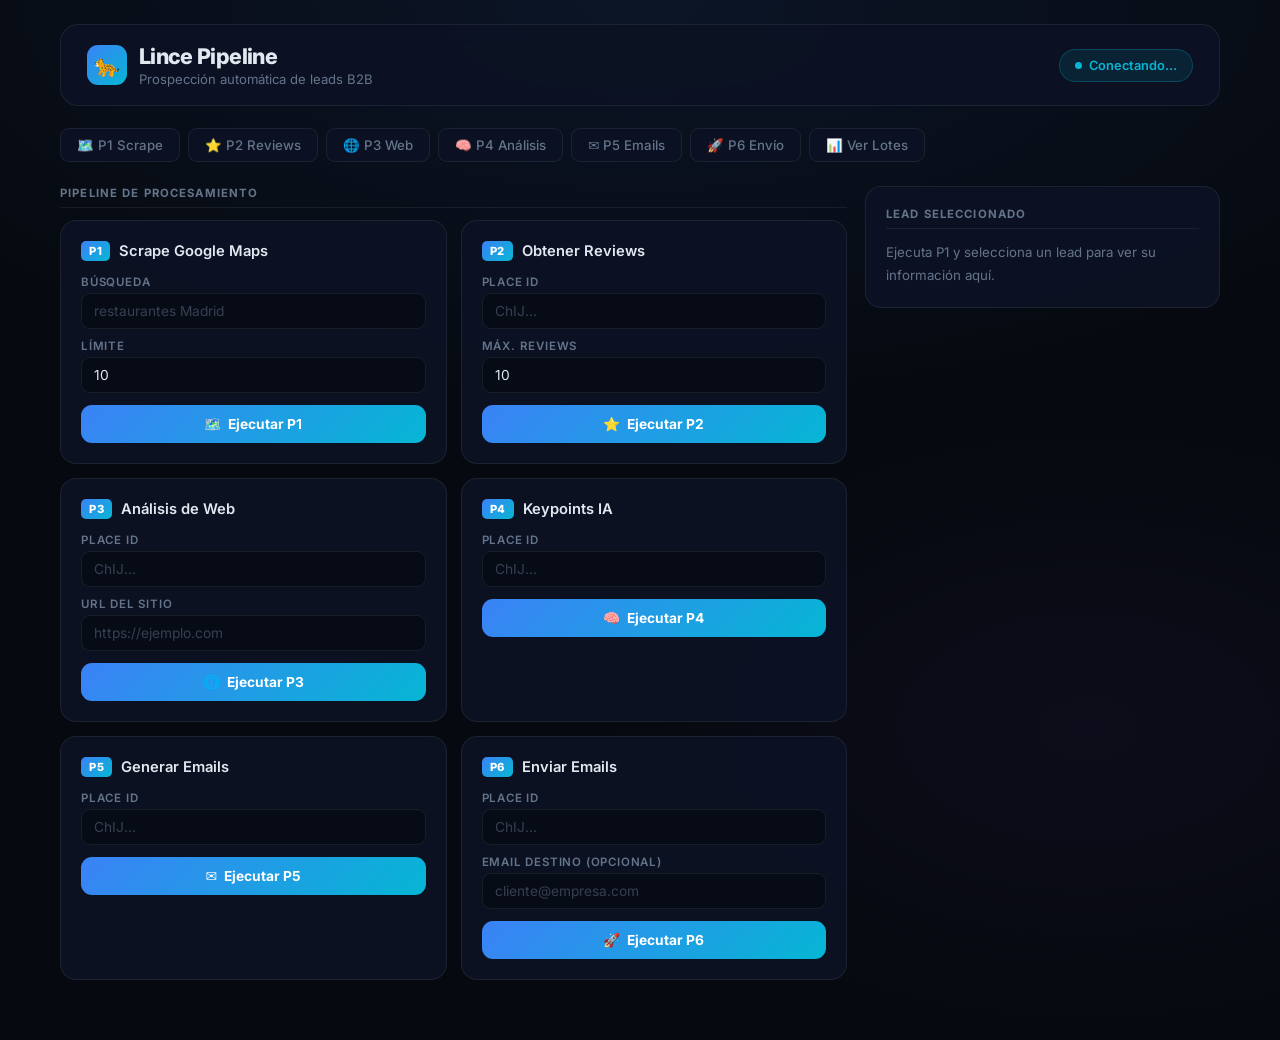
==== commit 1f62d48a: "fix: llenar sumCalientes/sumTibios/sumEnviados en resumen batch" ====
--- a/app/templates/index.html
+++ b/app/templates/index.html
@@ -1,524 +1,524 @@
-<!DOCTYPE html>
-<html lang="es">
-<head>
-<meta charset="UTF-8" />
-<meta name="viewport" content="width=device-width, initial-scale=1.0" />
-<title>Lince — Pipeline de Leads</title>
-<link href="https://fonts.googleapis.com/css2?family=Inter:wght@400;500;600;700;800&display=swap" rel="stylesheet">
-<style>
-*,*::before,*::after{box-sizing:border-box;margin:0;padding:0}
-:root{
-  --bg:#06090f;--s1:rgba(12,18,35,0.95);--s2:rgba(18,27,50,0.8);
-  --border:rgba(255,255,255,0.07);--bh:rgba(96,165,250,0.3);
-  --txt:#e2e8f0;--muted:#64748b;
-  --blue:#3b82f6;--cyan:#06b6d4;--purple:#8b5cf6;
-  --green:#10b981;--yellow:#f59e0b;--red:#ef4444;
-  --grad:linear-gradient(135deg,#3b82f6,#06b6d4);
-}
-body{font-family:'Inter',system-ui,sans-serif;background:var(--bg);color:var(--txt);min-height:100vh;
-  background-image:radial-gradient(ellipse 70% 40% at 50% 0%,rgba(59,130,246,.1),transparent),
-  radial-gradient(ellipse 40% 30% at 85% 70%,rgba(139,92,246,.05),transparent);}
-.wrap{max-width:1200px;margin:0 auto;padding:24px 20px 60px}
-.hdr{display:flex;align-items:center;justify-content:space-between;gap:16px;padding:18px 26px;background:var(--s1);border:1px solid var(--border);border-radius:18px;margin-bottom:22px;backdrop-filter:blur(10px)}
-.hdr-brand{display:flex;align-items:center;gap:12px}
-.logo{width:40px;height:40px;background:var(--grad);border-radius:11px;display:flex;align-items:center;justify-content:center;font-size:1.3rem}
-.hdr h1{font-size:1.35rem;font-weight:800;letter-spacing:-.03em}
-.hdr p{font-size:.82rem;color:var(--muted);margin-top:2px}
-.badge{display:flex;align-items:center;gap:7px;padding:8px 15px;border-radius:999px;font-size:.8rem;font-weight:600;white-space:nowrap;transition:all .3s}
-.badge.ok{background:rgba(16,185,129,.1);border:1px solid rgba(16,185,129,.25);color:var(--green)}
-.badge.loading{background:rgba(6,182,212,.1);border:1px solid rgba(6,182,212,.25);color:var(--cyan)}
-.badge.err{background:rgba(239,68,68,.1);border:1px solid rgba(239,68,68,.25);color:var(--red)}
-.dot{width:7px;height:7px;border-radius:50%;background:currentColor;animation:pulse 2s infinite}
-@keyframes pulse{0%,100%{opacity:1}50%{opacity:.35}}
-.qbar{display:flex;gap:8px;flex-wrap:wrap;margin-bottom:24px}
-.qbtn{padding:8px 16px;border-radius:9px;border:1px solid var(--border);background:var(--s1);color:var(--muted);font-size:.83rem;font-weight:500;cursor:pointer;transition:all .18s;font-family:inherit}
-.qbtn:hover{border-color:var(--bh);color:var(--txt);background:var(--s2)}
-.qbtn.active{border-color:var(--blue);color:var(--blue);background:rgba(59,130,246,.08)}
-.mgrid{display:grid;grid-template-columns:1fr 355px;gap:18px;align-items:start}
-@media(max-width:860px){.mgrid{grid-template-columns:1fr}}
-.section-lbl{font-size:.71rem;font-weight:700;text-transform:uppercase;letter-spacing:.1em;color:var(--muted);margin-bottom:12px;padding-bottom:7px;border-bottom:1px solid var(--border)}
-.pgrid{display:grid;grid-template-columns:repeat(auto-fill,minmax(260px,1fr));gap:14px}
-.card{background:var(--s1);border:1px solid var(--border);border-radius:16px;padding:20px;transition:border-color .2s,transform .2s}
-.card:hover{border-color:var(--bh);transform:translateY(-1px)}
-.card-hd{display:flex;align-items:center;gap:9px;margin-bottom:14px}
-.pbadge{padding:3px 8px;border-radius:5px;font-size:.7rem;font-weight:800;letter-spacing:.05em;background:var(--grad);color:#fff}
-.card h3{font-size:.92rem;font-weight:600}
-.field{margin-bottom:10px}
-.field label{display:block;font-size:.72rem;font-weight:600;color:var(--muted);margin-bottom:4px;text-transform:uppercase;letter-spacing:.07em}
-.field input,.field select{width:100%;padding:9px 12px;border-radius:9px;border:1px solid var(--border);background:rgba(6,9,15,.6);color:var(--txt);font-size:.86rem;font-family:inherit;outline:none;transition:border-color .18s}
-.field input:focus,.field select:focus{border-color:var(--blue)}
-.field input::placeholder{color:var(--muted);opacity:.5}
-.btn-run{width:100%;margin-top:12px;padding:11px;border:none;border-radius:11px;background:var(--grad);color:#fff;font-size:.86rem;font-weight:700;cursor:pointer;transition:opacity .18s,transform .15s;font-family:inherit;display:flex;align-items:center;justify-content:center;gap:7px}
-.btn-run:hover:not(:disabled){opacity:.83;transform:translateY(-1px)}
-.btn-run:disabled{opacity:.35;cursor:not-allowed;transform:none}
-.rpanel{display:flex;flex-direction:column;gap:14px}
-.pcrd{background:var(--s1);border:1px solid var(--border);border-radius:16px;padding:20px}
-.pcrd h3{font-size:.71rem;font-weight:700;text-transform:uppercase;letter-spacing:.1em;color:var(--muted);margin-bottom:12px;padding-bottom:7px;border-bottom:1px solid var(--border)}
-.lead-info{font-size:.84rem;line-height:1.7;color:var(--muted)}
-.lead-info strong{color:var(--txt);display:block;font-size:.93rem;margin-bottom:3px}
-.tag{display:inline-block;padding:2px 7px;border-radius:4px;background:rgba(59,130,246,.12);color:var(--blue);font-size:.72rem;margin:2px 2px 0 0}
-.btn-seq{width:100%;margin-top:12px;padding:12px;border:none;border-radius:11px;background:linear-gradient(135deg,#7c3aed,#3b82f6);color:#fff;font-size:.88rem;font-weight:700;cursor:pointer;transition:opacity .18s,transform .15s;font-family:inherit}
-.btn-seq:hover{opacity:.83;transform:translateY(-1px)}
-.lotes-panel{display:none;background:var(--s1);border:1px solid var(--border);border-radius:16px;padding:22px;margin-bottom:22px}
-.lotes-panel.show{display:block}
-.lotes-grid{display:grid;grid-template-columns:repeat(auto-fill,minmax(280px,1fr));gap:10px;margin-top:14px}
-.lote-card{background:var(--s2);border:1px solid var(--border);border-radius:12px;padding:14px 16px;cursor:pointer;transition:border-color .18s,background .18s}
-.lote-card:hover{border-color:var(--bh);background:rgba(59,130,246,.05)}
-.lote-id{font-size:.78rem;color:var(--muted);font-family:monospace;margin-bottom:4px}
-.lote-query{font-weight:600;font-size:.9rem;margin-bottom:6px}
-.lote-meta{display:flex;align-items:center;justify-content:space-between}
-.lote-count{font-size:.78rem;color:var(--muted)}
-.btn-batch{padding:6px 14px;border:none;border-radius:8px;background:var(--grad);color:#fff;font-size:.78rem;font-weight:700;cursor:pointer;font-family:inherit;transition:opacity .18s}
-.btn-batch:hover{opacity:.82}
-.overlay{position:fixed;inset:0;background:rgba(0,0,0,.75);backdrop-filter:blur(6px);z-index:100;display:flex;align-items:center;justify-content:center;padding:20px;opacity:0;pointer-events:none;transition:opacity .25s}
-.overlay.show{opacity:1;pointer-events:all}
-.modal{background:var(--s1);border:1px solid rgba(255,255,255,.1);border-radius:24px;width:100%;max-width:580px;max-height:85vh;overflow-y:auto;transform:translateY(16px) scale(.97);transition:transform .28s cubic-bezier(.34,1.4,.64,1);box-shadow:0 40px 80px rgba(0,0,0,.5)}
-.overlay.show .modal{transform:translateY(0) scale(1)}
-.modal-hdr{display:flex;align-items:center;justify-content:space-between;padding:22px 24px 18px;border-bottom:1px solid var(--border);position:sticky;top:0;background:var(--s1);z-index:1;border-radius:24px 24px 0 0}
-.modal-title{display:flex;align-items:center;gap:10px}
-.modal-title .pbadge{font-size:.8rem;padding:5px 11px}
-.modal-title h2{font-size:1.05rem;font-weight:700}
-.close-btn{width:32px;height:32px;border-radius:8px;border:1px solid var(--border);background:transparent;color:var(--muted);font-size:1.1rem;cursor:pointer;display:flex;align-items:center;justify-content:center;transition:all .18s}
-.close-btn:hover{background:var(--s2);color:var(--txt)}
-.modal-body{padding:24px}
-.stage{display:none}.stage.active{display:block}
-.anim-radar{display:flex;flex-direction:column;align-items:center;padding:32px 0}
-.radar-ring{width:140px;height:140px;border-radius:50%;border:2px solid rgba(59,130,246,.2);display:flex;align-items:center;justify-content:center;position:relative;margin-bottom:20px}
-.radar-ring::before,.radar-ring::after{content:'';position:absolute;border-radius:50%;border:1.5px solid rgba(59,130,246,.15)}
-.radar-ring::before{width:100px;height:100px}.radar-ring::after{width:60px;height:60px}
-.radar-sweep{position:absolute;width:50%;height:2px;background:linear-gradient(90deg,transparent,var(--blue));transform-origin:left center;animation:sweep 1.8s linear infinite;top:50%;left:50%}
-@keyframes sweep{from{transform:rotate(0deg)}to{transform:rotate(360deg)}}
-.radar-dot{font-size:1.8rem}
-.anim-label{font-size:.9rem;color:var(--muted);text-align:center}
-.anim-sub{font-size:.78rem;color:var(--muted);opacity:.6;margin-top:4px;text-align:center}
-.anim-stars{display:flex;flex-direction:column;align-items:center;padding:32px 0}
-.star-row{display:flex;gap:8px;margin-bottom:20px;font-size:2rem}
-.anim-scan{display:flex;flex-direction:column;align-items:center;padding:32px 0}
-.browser-box{width:200px;border:1.5px solid rgba(255,255,255,.1);border-radius:10px;overflow:hidden;margin-bottom:20px}
-.browser-bar{background:rgba(255,255,255,.05);padding:7px 10px;display:flex;gap:5px}
-.brdot{width:7px;height:7px;border-radius:50%}
-.browser-content{padding:12px;display:flex;flex-direction:column;gap:6px}
-.scan-line{height:6px;border-radius:3px;background:linear-gradient(90deg,var(--blue),var(--cyan));animation:scanGrow 1s ease-in-out infinite alternate}
-.scan-line:nth-child(1){width:80%}.scan-line:nth-child(2){width:60%;animation-delay:.2s}.scan-line:nth-child(3){width:90%;animation-delay:.4s}.scan-line:nth-child(4){width:50%;animation-delay:.6s}
-@keyframes scanGrow{from{opacity:.3}to{opacity:1}}
-.anim-brain{display:flex;flex-direction:column;align-items:center;padding:32px 0}
-.brain-icon{font-size:3.5rem;margin-bottom:12px;animation:breathe 1.5s ease-in-out infinite}
-@keyframes breathe{0%,100%{transform:scale(1)}50%{transform:scale(1.12)}}
-.typing-dots{display:flex;gap:5px;margin-top:6px}
-.tdot{width:8px;height:8px;border-radius:50%;background:var(--purple);animation:tdot .8s ease-in-out infinite}
-.tdot:nth-child(2){animation-delay:.2s}.tdot:nth-child(3){animation-delay:.4s}
-@keyframes tdot{0%,100%{transform:translateY(0);opacity:.4}50%{transform:translateY(-6px);opacity:1}}
-.anim-type{display:flex;flex-direction:column;align-items:center;padding:32px 0}
-.email-icon{font-size:3rem;margin-bottom:12px;animation:float 2s ease-in-out infinite}
-@keyframes float{0%,100%{transform:translateY(0)}50%{transform:translateY(-8px)}}
-.type-bar{display:flex;gap:4px;margin-top:8px}
-.tbar{width:20px;height:4px;border-radius:2px;background:var(--grad);animation:tbar .6s ease-in-out infinite alternate}
-.tbar:nth-child(2){animation-delay:.1s}.tbar:nth-child(3){animation-delay:.2s}.tbar:nth-child(4){animation-delay:.3s}.tbar:nth-child(5){animation-delay:.4s}
-@keyframes tbar{from{opacity:.2}to{opacity:1}}
-.anim-send{display:flex;flex-direction:column;align-items:center;padding:32px 0}
-.plane-icon{font-size:3rem;margin-bottom:12px;animation:plane 1.5s ease-in-out infinite}
-@keyframes plane{0%{transform:translate(0,0) rotate(-15deg)}50%{transform:translate(10px,-8px) rotate(-15deg)}100%{transform:translate(0,0) rotate(-15deg)}}
-.result-ok,.result-err{padding:20px;border-radius:14px}
-.result-ok{background:rgba(16,185,129,.06);border:1px solid rgba(16,185,129,.2)}
-.result-err{background:rgba(239,68,68,.06);border:1px solid rgba(239,68,68,.2)}
-.result-hd{display:flex;align-items:center;gap:8px;margin-bottom:16px;font-weight:700}
-.result-hd .icon{font-size:1.2rem}
-.lead-cards{display:flex;flex-direction:column;gap:10px}
-.lcard{background:var(--s2);border:1px solid var(--border);border-radius:12px;padding:13px 15px;cursor:pointer;transition:border-color .18s}
-.lcard:hover{border-color:var(--bh)}
-.lcard-top{display:flex;align-items:center;justify-content:space-between;margin-bottom:4px}
-.lcard-name{font-weight:600;font-size:.9rem}
-.lcard-stars{color:var(--yellow);font-size:.82rem}
-.lcard-addr{font-size:.78rem;color:var(--muted)}
-.lcard-url{font-size:.76rem;color:var(--blue);margin-top:3px}
-.lcard.selected{border-color:var(--blue);background:rgba(59,130,246,.08)}
-.kp-list{list-style:none}
-.kp-list li{display:flex;gap:10px;padding:10px 0;border-bottom:1px solid var(--border);font-size:.87rem;line-height:1.5}
-.kp-list li:last-child{border-bottom:none}
-.kp-bullet{color:var(--blue);font-size:1rem;flex-shrink:0;margin-top:1px}
-.email-prev{background:var(--s2);border:1px solid var(--border);border-radius:12px;overflow:hidden;margin-bottom:12px}
-.email-prev-hdr{padding:14px 16px;border-bottom:1px solid var(--border);font-size:.82rem;color:var(--muted)}
-.email-prev-hdr strong{color:var(--txt);display:block;font-size:.9rem;margin-bottom:2px}
-.email-prev-body{padding:16px;font-size:.83rem;line-height:1.65;color:var(--txt);white-space:pre-wrap;max-height:280px;overflow-y:auto}
-.analysis-grid{display:grid;grid-template-columns:1fr 1fr;gap:10px}
-.aitem{background:var(--s2);border:1px solid var(--border);border-radius:10px;padding:12px}
-.aitem-lbl{font-size:.71rem;font-weight:700;text-transform:uppercase;letter-spacing:.08em;color:var(--muted);margin-bottom:5px}
-.aitem-val{font-size:.84rem;color:var(--txt);line-height:1.5}
-.send-success{text-align:center;padding:20px 0}
-.send-icon{font-size:3.5rem;margin-bottom:12px;animation:popIn .4s cubic-bezier(.34,1.6,.64,1)}
-@keyframes popIn{from{transform:scale(0)}to{transform:scale(1)}}
-.send-success h3{font-size:1.05rem;font-weight:700;margin-bottom:6px}
-.send-success p{color:var(--muted);font-size:.86rem}
-.modal-foot{padding:16px 24px;border-top:1px solid var(--border);display:flex;gap:10px;justify-content:flex-end}
-.btn-secondary{padding:9px 18px;border:1px solid var(--border);border-radius:9px;background:transparent;color:var(--muted);font-size:.84rem;font-weight:600;cursor:pointer;font-family:inherit;transition:all .18s}
-.btn-secondary:hover{border-color:var(--bh);color:var(--txt)}
-.btn-primary{padding:9px 20px;border:none;border-radius:9px;background:var(--grad);color:#fff;font-size:.84rem;font-weight:700;cursor:pointer;font-family:inherit;transition:opacity .18s}
-.btn-primary:hover{opacity:.83}
-.batch-modal{max-width:700px}
-.batch-prog-bar{height:6px;background:rgba(255,255,255,.06);border-radius:3px;overflow:hidden;margin-bottom:8px}
-.batch-prog-fill{height:100%;background:var(--grad);border-radius:3px;transition:width .4s ease}
-.batch-prog-txt{font-size:.78rem;color:var(--muted);margin-bottom:16px}
-.batch-leads{display:flex;flex-direction:column;gap:8px}
-.batch-lead-row{background:var(--s2);border:1px solid var(--border);border-radius:11px;padding:12px 14px}
-.batch-lead-top{display:flex;align-items:center;justify-content:space-between;margin-bottom:8px}
-.batch-lead-name{font-weight:600;font-size:.88rem}
-.batch-steps{display:flex;gap:6px;flex-wrap:wrap}
-.step-badge{padding:3px 9px;border-radius:5px;font-size:.72rem;font-weight:700;border:1px solid var(--border);color:var(--muted);background:transparent;transition:all .25s}
-.step-badge.running{border-color:var(--cyan);color:var(--cyan);background:rgba(6,182,212,.1);animation:pulse 1.2s infinite}
-.step-badge.ok{border-color:var(--green);color:var(--green);background:rgba(16,185,129,.1)}
-.step-badge.err{border-color:var(--red);color:var(--red);background:rgba(239,68,68,.1)}
-.step-badge.skip{border-color:var(--muted);color:var(--muted);opacity:.5}
-.batch-summary{background:rgba(16,185,129,.06);border:1px solid rgba(16,185,129,.2);border-radius:12px;padding:16px;margin-top:14px;display:none}
-.batch-summary.show{display:block}
-.batch-sum-row{display:flex;justify-content:space-between;font-size:.85rem;padding:4px 0}
-.batch-sum-row strong{color:var(--txt)}
-.batch-sheet-link{display:inline-flex;align-items:center;gap:6px;margin-top:10px;padding:8px 14px;border-radius:8px;background:rgba(16,185,129,.1);border:1px solid rgba(16,185,129,.25);color:var(--green);font-size:.82rem;font-weight:600;text-decoration:none;transition:opacity .18s}
-.batch-sheet-link:hover{opacity:.8}
-</style>
-</head>
-<body>
-<div class="wrap">
-  <header class="hdr">
-    <div class="hdr-brand">
-      <div class="logo">🐆</div>
-      <div><h1>Lince Pipeline</h1><p>Prospección automática de leads B2B</p></div>
-    </div>
-    <div id="hdrBadge" class="badge loading"><div class="dot"></div>Conectando…</div>
-  </header>
-  <div class="qbar">
-    <button class="qbtn" onclick="scrollTo2('#p1card')">🗺️ P1 Scrape</button>
-    <button class="qbtn" onclick="scrollTo2('#p2card')">⭐ P2 Reviews</button>
-    <button class="qbtn" onclick="scrollTo2('#p3card')">🌐 P3 Web</button>
-    <button class="qbtn" onclick="scrollTo2('#p4card')">🧠 P4 Análisis</button>
-    <button class="qbtn" onclick="scrollTo2('#p5card')">✉️ P5 Emails</button>
-    <button class="qbtn" onclick="scrollTo2('#p6card')">🚀 P6 Envío</button>
-    <button class="qbtn" id="btnVerLotes" onclick="toggleLotes()">📊 Ver Lotes</button>
-  </div>
-  <div class="lotes-panel" id="lotesPanel">
-    <div style="display:flex;align-items:center;justify-content:space-between">
-      <div class="section-lbl" style="margin:0;border:none">Lotes disponibles</div>
-      <button class="btn-secondary" style="font-size:.75rem;padding:6px 12px" onclick="loadLotes()">↺ Recargar</button>
-    </div>
-    <div id="lotesGrid" class="lotes-grid"><div style="color:var(--muted);font-size:.85rem;padding:20px 0">Cargando…</div></div>
-  </div>
-  <div class="mgrid">
-    <div>
-      <div class="section-lbl">Pipeline de procesamiento</div>
-      <div class="pgrid">
-        <div class="card" id="p1card">
-          <div class="card-hd"><span class="pbadge">P1</span><h3>Scrape Google Maps</h3></div>
-          <div class="field"><label>Búsqueda</label><input id="p1Query" type="text" placeholder="restaurantes Madrid" /></div>
-          <div class="field"><label>Límite</label><input id="p1Limit" type="number" value="10" min="1" max="50" /></div>
-          <button class="btn-run" onclick="runP1()"><span>🗺️</span> Ejecutar P1</button>
-        </div>
-        <div class="card" id="p2card">
-          <div class="card-hd"><span class="pbadge">P2</span><h3>Obtener Reviews</h3></div>
-          <div class="field"><label>Place ID</label><input id="p2PlaceId" type="text" placeholder="ChIJ..." /></div>
-          <div class="field"><label>Máx. Reviews</label><input id="p2Max" type="number" value="10" min="1" max="50" /></div>
-          <button class="btn-run" onclick="runP2()"><span>⭐</span> Ejecutar P2</button>
-        </div>
-        <div class="card" id="p3card">
-          <div class="card-hd"><span class="pbadge">P3</span><h3>Análisis de Web</h3></div>
-          <div class="field"><label>Place ID</label><input id="p3PlaceId" type="text" placeholder="ChIJ..." /></div>
-          <div class="field"><label>URL del sitio</label><input id="p3Url" type="text" placeholder="https://ejemplo.com" /></div>
-          <button class="btn-run" onclick="runP3()"><span>🌐</span> Ejecutar P3</button>
-        </div>
-        <div class="card" id="p4card">
-          <div class="card-hd"><span class="pbadge">P4</span><h3>Keypoints IA</h3></div>
-          <div class="field"><label>Place ID</label><input id="p4PlaceId" type="text" placeholder="ChIJ..." /></div>
-          <button class="btn-run" onclick="runP4()"><span>🧠</span> Ejecutar P4</button>
-        </div>
-        <div class="card" id="p5card">
-          <div class="card-hd"><span class="pbadge">P5</span><h3>Generar Emails</h3></div>
-          <div class="field"><label>Place ID</label><input id="p5PlaceId" type="text" placeholder="ChIJ..." /></div>
-          <button class="btn-run" onclick="runP5()"><span>✉️</span> Ejecutar P5</button>
-        </div>
-        <div class="card" id="p6card">
-          <div class="card-hd"><span class="pbadge">P6</span><h3>Enviar Emails</h3></div>
-          <div class="field"><label>Place ID</label><input id="p6PlaceId" type="text" placeholder="ChIJ..." /></div>
-          <div class="field"><label>Email destino (opcional)</label><input id="p6Email" type="email" placeholder="cliente@empresa.com" /></div>
-          <button class="btn-run" onclick="runP6()"><span>🚀</span> Ejecutar P6</button>
-        </div>
-      </div>
-    </div>
-    <div class="rpanel">
-      <div class="pcrd">
-        <h3>Lead seleccionado</h3>
-        <div class="lead-info" id="leadInfo"><span style="color:var(--muted);font-size:.83rem">Ejecuta P1 y selecciona un lead para ver su información aquí.</span></div>
-        <button class="btn-seq" id="btnSeq" style="display:none" onclick="runSequence()">⚡ Ejecutar P2→P5</button>
-      </div>
-      <div class="pcrd" id="statsCard" style="display:none">
-        <h3>Estadísticas del lote</h3>
-        <div id="statsBody" class="lead-info"></div>
-      </div>
-    </div>
-  </div>
-</div>
-
-<div class="overlay" id="overlay" onclick="closeModal(event)">
-  <div class="modal">
-    <div class="modal-hdr">
-      <div class="modal-title"><span class="pbadge" id="modalBadge">P1</span><h2 id="modalTitle">Procesando…</h2></div>
-      <button class="close-btn" onclick="closeOverlay()">✕</button>
-    </div>
-    <div class="modal-body" id="modalBody"></div>
-    <div class="modal-foot" id="modalFoot" style="display:none">
-      <button class="btn-secondary" onclick="closeOverlay()">Cerrar</button>
-    </div>
-  </div>
-</div>
-
-<div class="overlay" id="batchOverlay" onclick="closeBatchModal(event)">
-  <div class="modal batch-modal">
-    <div class="modal-hdr">
-      <div class="modal-title"><span class="pbadge" style="background:linear-gradient(135deg,#7c3aed,#3b82f6)">BATCH</span><h2 id="batchTitle">Procesando lote…</h2></div>
-      <button class="close-btn" onclick="closeBatchOverlay()">✕</button>
-    </div>
-    <div class="modal-body">
-      <div class="batch-prog-bar"><div class="batch-prog-fill" id="batchProgFill" style="width:0%"></div></div>
-      <div class="batch-prog-txt" id="batchProgTxt">Iniciando…</div>
-      <div class="batch-leads" id="batchLeadsList"></div>
-      <div class="batch-summary" id="batchSummary">
-        <div class="batch-sum-row"><span>Leads procesados:</span><strong id="sumTotal">—</strong></div>
-        <div class="batch-sum-row"><span>Completados OK:</span><strong id="sumOk">—</strong></div>
-        <div class="batch-sum-row"><span>Lote:</span><strong id="sumLote">—</strong></div>
-        <a href="#" id="sumSheetLink" class="batch-sheet-link" target="_blank" style="display:none">📊 Ver Google Sheet →</a>
-      </div>
-    </div>
-    <div class="modal-foot"><button class="btn-secondary" onclick="closeBatchOverlay()">Cerrar</button></div>
-  </div>
-</div>
-
-<script>
-const API='';
-let selectedLead=null;
-
-async function checkHealth(){
-  const b=document.getElementById('hdrBadge');
-  try{const r=await fetch(API+'/health');if(r.ok){b.className='badge ok';b.innerHTML='<div class="dot"></div>API Online';}else throw 0;}
-  catch{b.className='badge err';b.innerHTML='<div class="dot"></div>API Offline';}
-}
-
-function openModal(badge,title){
-  document.getElementById('modalBadge').textContent=badge;
-  document.getElementById('modalTitle').textContent=title;
-  document.getElementById('modalBody').innerHTML='';
-  document.getElementById('modalFoot').style.display='none';
-  document.getElementById('overlay').classList.add('show');
-}
-function closeOverlay(){document.getElementById('overlay').classList.remove('show');}
-function closeModal(e){if(e.target===document.getElementById('overlay'))closeOverlay();}
-function showModalResult(html){document.getElementById('modalBody').innerHTML=html;document.getElementById('modalFoot').style.display='flex';}
-function showModalLoading(html){document.getElementById('modalBody').innerHTML=html;}
-function scrollTo2(sel){const el=document.querySelector(sel);if(el)el.scrollIntoView({behavior:'smooth',block:'center'});}
-
-function selectLead(lead){
-  selectedLead=lead;
-  document.querySelectorAll('.lcard').forEach(c=>c.classList.remove('selected'));
-  const card=document.querySelector('.lcard[data-id="'+lead.place_id+'"]');
-  if(card)card.classList.add('selected');
-  const stars=lead.rating?'⭐'.repeat(Math.round(lead.rating)):'—';
-  document.getElementById('leadInfo').innerHTML=`<strong>${lead.name}</strong><span>Rating: ${lead.rating||'—'} ${stars}</span><span>📞 ${lead.phone||'—'}</span><span>📍 ${lead.full_address||'—'}</span>${lead.site?`<span>🌐 <a href="${lead.site}" target="_blank" style="color:var(--blue)">${lead.site}</a></span>`:''}${lead.lote_id?`<div style="margin-top:8px"><span class="tag">${lead.lote_id}</span></div>`:''}`;
-  document.getElementById('btnSeq').style.display='block';
-  ['p2PlaceId','p3PlaceId','p4PlaceId','p5PlaceId','p6PlaceId'].forEach(id=>{document.getElementById(id).value=lead.place_id;});
-  if(lead.site)document.getElementById('p3Url').value=lead.site;
-}
-
-async function runP1(){
-  const query=document.getElementById('p1Query').value.trim();
-  const limit=parseInt(document.getElementById('p1Limit').value)||10;
-  if(!query){alert('Ingresa un término de búsqueda');return;}
-  openModal('P1','Scrapeando Google Maps…');
-  showModalLoading(`<div class="anim-radar"><div class="radar-ring"><div class="radar-sweep"></div><div class="radar-dot">🐆</div></div><div class="anim-label">Buscando: <strong>${query}</strong></div><div class="anim-sub">Esto puede tomar 30-60 segundos…</div></div>`);
-  try{
-    const r=await fetch(API+'/pipeline/p1',{method:'POST',headers:{'Content-Type':'application/json'},body:JSON.stringify({query,limit})});
-    const data=await r.json();
-    if(!r.ok||data.status==='error')throw new Error(data.error||'Error');
-    const leads=data.leads||[];
-    document.getElementById('statsCard').style.display='block';
-    document.getElementById('statsBody').innerHTML=`<strong>${leads.length} leads encontrados</strong><span>Guardados: ${data.guardados}</span>${data.lote_id?`<span>Lote: <span class="tag">${data.lote_id}</span></span>`:''}`;
-    const cardsHtml=leads.map(l=>`<div class="lcard" data-id="${l.place_id}" onclick='selectLead(${JSON.stringify(l)})'><div class="lcard-top"><span class="lcard-name">${l.name}</span><span class="lcard-stars">${l.rating?'⭐ '+l.rating:''}</span></div><div class="lcard-addr">${l.full_address||'—'}</div>${l.site?`<div class="lcard-url">🌐 ${l.site}</div>`:''}</div>`).join('');
-    showModalResult(`<div class="result-ok"><div class="result-hd"><span class="icon">✅</span> ${leads.length} negocios encontrados</div>${data.lote_id?`<div style="margin-bottom:12px;font-size:.82rem;color:var(--muted)">Lote: <span class="tag">${data.lote_id}</span> <button class="btn-batch" style="margin-left:8px" onclick="openBatchForLote('${data.lote_id}')">⚡ Procesar lote</button></div>`:''}<div class="lead-cards">${cardsHtml}</div></div>`);
-    document.getElementById('modalTitle').textContent=leads.length+' leads encontrados';
-  }catch(err){showModalResult(`<div class="result-err"><div class="result-hd"><span class="icon">❌</span> Error</div><p style="font-size:.85rem;color:var(--muted)">${err.message}</p></div>`);}
-}
-
-async function runP2(){
-  const placeId=document.getElementById('p2PlaceId').value.trim();
-  const maxR=parseInt(document.getElementById('p2Max').value)||10;
-  if(!placeId){alert('Ingresa un Place ID');return;}
-  openModal('P2','Obteniendo reviews…');
-  showModalLoading(`<div class="anim-stars"><div class="star-row">⭐⭐⭐⭐⭐</div><div class="anim-label">Analizando opiniones…</div></div>`);
-  try{
-    const r=await fetch(API+'/pipeline/p2',{method:'POST',headers:{'Content-Type':'application/json'},body:JSON.stringify({place_id:placeId,max_reviews:maxR})});
-    const data=await r.json();
-    if(!r.ok||data.status==='error')throw new Error(data.error||'Error');
-    showModalResult(`<div class="result-ok"><div class="result-hd"><span class="icon">⭐</span> ${data.reviews_encontradas} reviews obtenidas</div><p style="font-size:.84rem;color:var(--muted)">Guardadas en Supabase: ${data.reviews_guardadas}</p></div>`);
-    document.getElementById('modalTitle').textContent=data.reviews_encontradas+' reviews';
-  }catch(err){showModalResult(`<div class="result-err"><div class="result-hd"><span class="icon">❌</span> Error</div><p style="font-size:.85rem;color:var(--muted)">${err.message}</p></div>`);}
-}
-
-async function runP3(){
-  const placeId=document.getElementById('p3PlaceId').value.trim();
-  const url=document.getElementById('p3Url').value.trim();
-  if(!placeId||!url){alert('Ingresa Place ID y URL');return;}
-  openModal('P3','Analizando sitio web…');
-  showModalLoading(`<div class="anim-scan"><div class="browser-box"><div class="browser-bar"><div class="brdot" style="background:#ef4444"></div><div class="brdot" style="background:#f59e0b"></div><div class="brdot" style="background:#10b981"></div></div><div class="browser-content"><div class="scan-line"></div><div class="scan-line"></div><div class="scan-line"></div><div class="scan-line"></div></div></div><div class="anim-label">Escaneando: ${url}</div></div>`);
-  try{
-    const r=await fetch(API+'/pipeline/p3',{method:'POST',headers:{'Content-Type':'application/json'},body:JSON.stringify({place_id:placeId,url})});
-    const data=await r.json();
-    if(!r.ok||data.status==='error')throw new Error(data.error||'Error');
-    const res=data.resultado||{};
-    const items=Object.entries(res).filter(([k])=>k!=='place_id').map(([k,v])=>`<div class="aitem"><div class="aitem-lbl">${k}</div><div class="aitem-val">${v??'—'}</div></div>`).join('');
-    showModalResult(`<div class="result-ok"><div class="result-hd"><span class="icon">🌐</span> Análisis completado</div><div class="analysis-grid">${items}</div></div>`);
-    document.getElementById('modalTitle').textContent='Análisis web OK';
-  }catch(err){showModalResult(`<div class="result-err"><div class="result-hd"><span class="icon">❌</span> Error</div><p style="font-size:.85rem;color:var(--muted)">${err.message}</p></div>`);}
-}
-
-async function runP4(){
-  const placeId=document.getElementById('p4PlaceId').value.trim();
-  if(!placeId){alert('Ingresa un Place ID');return;}
-  openModal('P4','Generando análisis IA…');
-  showModalLoading(`<div class="anim-brain"><div class="brain-icon">🧠</div><div class="anim-label">IA analizando el negocio…</div><div class="typing-dots"><div class="tdot"></div><div class="tdot"></div><div class="tdot"></div></div></div>`);
-  try{
-    const r=await fetch(API+'/pipeline/p4',{method:'POST',headers:{'Content-Type':'application/json'},body:JSON.stringify({place_id:placeId})});
-    const data=await r.json();
-    if(!r.ok||data.status==='error')throw new Error(data.error||'Error');
-    const res=data.resultado||{};
-    const score=res.lead_score||0;
-    const temp=score>=70?'🔥 Caliente':score>=40?'🟡 Tibio':'❄️ Frío';
-    const kps=(res.keypoints||[]).map(k=>`<li><span class="kp-bullet">›</span>${k}</li>`).join('');
-    showModalResult(`<div class="result-ok"><div class="result-hd"><span class="icon">🧠</span> Keypoints generados</div><div style="display:flex;gap:10px;margin-bottom:14px;flex-wrap:wrap"><div class="aitem" style="flex:1"><div class="aitem-lbl">Lead Score</div><div class="aitem-val" style="font-size:1.4rem;font-weight:800">${score}</div></div><div class="aitem" style="flex:1"><div class="aitem-lbl">Temperatura</div><div class="aitem-val">${temp}</div></div></div>${res.problema_principal?`<div class="aitem" style="margin-bottom:10px"><div class="aitem-lbl">Problema principal</div><div class="aitem-val">${res.problema_principal}</div></div>`:''}${res.oportunidad?`<div class="aitem" style="margin-bottom:14px"><div class="aitem-lbl">Oportunidad</div><div class="aitem-val">${res.oportunidad}</div></div>`:''}${kps?`<ul class="kp-list">${kps}</ul>`:''}</div>`);
-    document.getElementById('modalTitle').textContent='Score: '+score+' '+temp;
-  }catch(err){showModalResult(`<div class="result-err"><div class="result-hd"><span class="icon">❌</span> Error</div><p style="font-size:.85rem;color:var(--muted)">${err.message}</p></div>`);}
-}
-
-async function runP5(){
-  const placeId=document.getElementById('p5PlaceId').value.trim();
-  if(!placeId){alert('Ingresa un Place ID');return;}
-  openModal('P5','Generando secuencia de emails…');
-  showModalLoading(`<div class="anim-type"><div class="email-icon">✉️</div><div class="anim-label">IA redactando emails…</div><div class="type-bar"><div class="tbar"></div><div class="tbar"></div><div class="tbar"></div><div class="tbar"></div><div class="tbar"></div></div></div>`);
-  try{
-    const r=await fetch(API+'/pipeline/p5',{method:'POST',headers:{'Content-Type':'application/json'},body:JSON.stringify({place_id:placeId})});
-    const data=await r.json();
-    if(!r.ok||data.status==='error')throw new Error(data.error||'Error');
-    const emails=data.emails||[];
-    const emailsHtml=emails.map((em,i)=>`<div class="email-prev"><div class="email-prev-hdr"><strong>Email ${i+1}: ${em.subject||em.asunto||'—'}</strong>Día ${em.day||em.dia||i+1}</div><div class="email-prev-body">${em.body||em.cuerpo||'—'}</div></div>`).join('');
-    showModalResult(`<div class="result-ok"><div class="result-hd"><span class="icon">✉️</span> ${emails.length} emails generados</div>${emailsHtml}</div>`);
-    document.getElementById('modalTitle').textContent=emails.length+' emails listos';
-  }catch(err){showModalResult(`<div class="result-err"><div class="result-hd"><span class="icon">❌</span> Error</div><p style="font-size:.85rem;color:var(--muted)">${err.message}</p></div>`);}
-}
-
-async function runP6(){
-  const placeId=document.getElementById('p6PlaceId').value.trim();
-  const toEmail=document.getElementById('p6Email').value.trim();
-  if(!placeId){alert('Ingresa un Place ID');return;}
-  openModal('P6','Enviando emails…');
-  showModalLoading(`<div class="anim-send"><div class="plane-icon">✈️</div><div class="anim-label">Enviando secuencia de emails…</div><div class="anim-sub">Conectando con Brevo…</div></div>`);
-  try{
-    const body={place_id:placeId};if(toEmail)body.to_email=toEmail;
-    const r=await fetch(API+'/pipeline/p6',{method:'POST',headers:{'Content-Type':'application/json'},body:JSON.stringify(body)});
-    const data=await r.json();
-    if(!r.ok||data.status==='error')throw new Error(data.error||'Error');
-    showModalResult(`<div class="result-ok"><div class="send-success"><div class="send-icon">🎉</div><h3>¡Emails enviados!</h3><p>${data.enviados||0} email(s) en la secuencia</p>${toEmail?`<p style="margin-top:6px">Destino: <strong>${toEmail}</strong></p>`:''}</div></div>`);
-    document.getElementById('modalTitle').textContent='¡Enviado!';
-  }catch(err){showModalResult(`<div class="result-err"><div class="result-hd"><span class="icon">❌</span> Error</div><p style="font-size:.85rem;color:var(--muted)">${err.message}</p></div>`);}
-}
-
-async function runSequence(){
-  if(!selectedLead)return;
-  const placeId=selectedLead.place_id;
-  const url=selectedLead.site||'';
-  openModal('SEQ','Procesando '+selectedLead.name+'…');
-  showModalLoading(`<div class="anim-brain"><div class="brain-icon">⚡</div><div class="anim-label">Ejecutando P2 → P3 → P4 → P5…</div><div class="typing-dots"><div class="tdot"></div><div class="tdot"></div><div class="tdot"></div></div></div>`);
-  try{
-    const r=await fetch(API+'/pipeline/sequence',{method:'POST',headers:{'Content-Type':'application/json'},body:JSON.stringify({place_id:placeId,url,max_reviews:10})});
-    const data=await r.json();
-    const stepHtml=(key,label)=>{const s=data[key];if(!s)return'';const icon=s.status==='ok'?'✅':s.status==='skipped'?'⏭️':'❌';return`<div style="display:flex;align-items:center;gap:8px;padding:8px 0;border-bottom:1px solid var(--border);font-size:.85rem"><span>${icon}</span><strong>${label}</strong><span style="color:var(--muted);margin-left:auto">${s.status}</span></div>`;};
-    showModalResult(`<div class="result-ok"><div class="result-hd"><span class="icon">⚡</span> Secuencia completada</div>${stepHtml('p2','P2 Reviews')}${stepHtml('p3','P3 Web')}${stepHtml('p4','P4 Keypoints')}${stepHtml('p5','P5 Emails')}</div>`);
-    document.getElementById('modalTitle').textContent='Secuencia OK';
-  }catch(err){showModalResult(`<div class="result-err"><div class="result-hd"><span class="icon">❌</span> Error</div><p style="font-size:.85rem;color:var(--muted)">${err.message}</p></div>`);}
-}
-
-function toggleLotes(){
-  const panel=document.getElementById('lotesPanel');
-  const btn=document.getElementById('btnVerLotes');
-  if(panel.classList.contains('show')){panel.classList.remove('show');btn.classList.remove('active');}
-  else{panel.classList.add('show');btn.classList.add('active');loadLotes();}
-}
-
-async function loadLotes(){
-  const grid=document.getElementById('lotesGrid');
-  grid.innerHTML='<div style="color:var(--muted);font-size:.85rem;padding:12px 0">Cargando…</div>';
-  try{
-    const r=await fetch(API+'/lotes');
-    const lotes=await r.json();
-    if(!lotes.length){grid.innerHTML='<div style="color:var(--muted);font-size:.85rem;padding:12px 0">No hay lotes todavía. Ejecuta P1 primero.</div>';return;}
-    grid.innerHTML=lotes.map(l=>`<div class="lote-card"><div class="lote-id">${l.lote_id}</div><div class="lote-query">🔍 ${l.query||'—'}</div><div class="lote-meta"><span class="lote-count">${l.count} leads</span><button class="btn-batch" onclick="openBatchForLote('${l.lote_id}')">⚡ Procesar</button></div></div>`).join('');
-  }catch(err){grid.innerHTML=`<div style="color:var(--red);font-size:.85rem">${err.message}</div>`;}
-}
-
-function openBatchForLote(loteId){
-  document.getElementById('batchTitle').textContent='Lote: '+loteId;
-  document.getElementById('batchProgFill').style.width='0%';
-  document.getElementById('batchProgTxt').textContent='Iniciando batch…';
-  document.getElementById('batchLeadsList').innerHTML='<div style="color:var(--muted);font-size:.84rem;padding:8px 0">Cargando leads…</div>';
-  document.getElementById('batchSummary').classList.remove('show');
-  document.getElementById('batchOverlay').classList.add('show');
-  runBatch(loteId);
-}
-
-function closeBatchOverlay(){document.getElementById('batchOverlay').classList.remove('show');}
-function closeBatchModal(e){if(e.target===document.getElementById('batchOverlay'))closeBatchOverlay();}
-
-async function runBatch(loteId){
-  const leadsList=document.getElementById('batchLeadsList');
-  const progFill=document.getElementById('batchProgFill');
-  const progTxt=document.getElementById('batchProgTxt');
-  let leads=[];
-  try{
-    const r=await fetch(API+'/lotes');
-    const lotes=await r.json();
-    const lote=lotes.find(l=>l.lote_id===loteId);
-    if(lote){
-      leads=lote.place_ids.map(pid=>({place_id:pid,name:pid}));
-      leadsList.innerHTML=leads.map(l=>{const sid=l.place_id.replace(/[^a-z0-9]/gi,'_');return`<div class="batch-lead-row" id="brow-${sid}"><div class="batch-lead-top"><span class="batch-lead-name">${l.name}</span></div><div class="batch-steps"><span class="step-badge" id="bstep-${sid}-p2">P2</span><span class="step-badge" id="bstep-${sid}-p3">P3</span><span class="step-badge" id="bstep-${sid}-p4">P4</span><span class="step-badge" id="bstep-${sid}-p5">P5</span></div></div>`;}).join('');
-    }
-  }catch(_){}
-  progTxt.textContent='Procesando '+leads.length+' leads…';
-  try{
-    const r=await fetch(API+'/pipeline/batch',{method:'POST',headers:{'Content-Type':'application/json'},body:JSON.stringify({lote_id:loteId})});
-    const data=await r.json();
-    if(data.error){progTxt.textContent='❌ '+data.error;return;}
-    const results=data.results||[];
-    results.forEach((res,idx)=>{
-      const sid=res.place_id.replace(/[^a-z0-9]/gi,'_');
-      const row=document.getElementById('brow-'+sid);
-      if(row)row.querySelector('.batch-lead-name').textContent=res.name||res.place_id;
-      ['p2','p3','p4','p5'].forEach(step=>{
-        const badge=document.getElementById('bstep-'+sid+'-'+step);
-        if(!badge)return;
-        const s=res.steps[step];if(!s)return;
-        badge.classList.remove('running');
-        if(s.status==='ok'){badge.classList.add('ok');badge.textContent=step.toUpperCase()+(step==='p2'&&s.reviews?' ✅ '+s.reviews:step==='p4'&&s.score?' '+s.score:' ✅');}
-        else if(s.status==='skipped'){badge.classList.add('skip');badge.textContent=step.toUpperCase()+' —';}
-        else{badge.classList.add('err');badge.textContent=step.toUpperCase()+' ❌';}
-      });
-      const pct=Math.round(((idx+1)/results.length)*100);
-      progFill.style.width=pct+'%';
-      progTxt.textContent=(idx+1)+'/'+results.length+' leads procesados';
-    });
-    progFill.style.width='100%';
-    progTxt.textContent='✅ Completado — '+data.completados_ok+'/'+data.total_leads+' OK';
-    document.getElementById('sumTotal').textContent=data.total_leads;
-    document.getElementById('sumOk').textContent=data.completados_ok;
-    document.getElementById('sumLote').textContent=loteId;
-    if(data.sheet_url){const link=document.getElementById('sumSheetLink');link.href=data.sheet_url;link.style.display='inline-flex';}
-    document.getElementById('batchSummary').classList.add('show');
-  }catch(err){progTxt.textContent='❌ Error: '+err.message;}
-}
-
-checkHealth();
-</script>
-</body>
-</html>
+<!DOCTYPE html>
+<html lang="es">
+<head>
+<meta charset="UTF-8" />
+<meta name="viewport" content="width=device-width, initial-scale=1.0" />
+<title>Lince — Pipeline de Leads</title>
+<link href="https://fonts.googleapis.com/css2?family=Inter:wght@400;500;600;700;800&display=swap" rel="stylesheet">
+<style>
+*,*::before,*::after{box-sizing:border-box;margin:0;padding:0}
+:root{
+  --bg:#06090f;--s1:rgba(12,18,35,0.95);--s2:rgba(18,27,50,0.8);
+  --border:rgba(255,255,255,0.07);--bh:rgba(96,165,250,0.3);
+  --txt:#e2e8f0;--muted:#64748b;
+  --blue:#3b82f6;--cyan:#06b6d4;--purple:#8b5cf6;
+  --green:#10b981;--yellow:#f59e0b;--red:#ef4444;
+  --grad:linear-gradient(135deg,#3b82f6,#06b6d4);
+}
+body{font-family:'Inter',system-ui,sans-serif;background:var(--bg);color:var(--txt);min-height:100vh;
+  background-image:radial-gradient(ellipse 70% 40% at 50% 0%,rgba(59,130,246,.1),transparent),
+  radial-gradient(ellipse 40% 30% at 85% 70%,rgba(139,92,246,.05),transparent);}
+.wrap{max-width:1200px;margin:0 auto;padding:24px 20px 60px}
+.hdr{display:flex;align-items:center;justify-content:space-between;gap:16px;padding:18px 26px;background:var(--s1);border:1px solid var(--border);border-radius:18px;margin-bottom:22px;backdrop-filter:blur(10px)}
+.hdr-brand{display:flex;align-items:center;gap:12px}
+.logo{width:40px;height:40px;background:var(--grad);border-radius:11px;display:flex;align-items:center;justify-content:center;font-size:1.3rem}
+.hdr h1{font-size:1.35rem;font-weight:800;letter-spacing:-.03em}
+.hdr p{font-size:.82rem;color:var(--muted);margin-top:2px}
+.badge{display:flex;align-items:center;gap:7px;padding:8px 15px;border-radius:999px;font-size:.8rem;font-weight:600;white-space:nowrap;transition:all .3s}
+.badge.ok{background:rgba(16,185,129,.1);border:1px solid rgba(16,185,129,.25);color:var(--green)}
+.badge.loading{background:rgba(6,182,212,.1);border:1px solid rgba(6,182,212,.25);color:var(--cyan)}
+.badge.err{background:rgba(239,68,68,.1);border:1px solid rgba(239,68,68,.25);color:var(--red)}
+.dot{width:7px;height:7px;border-radius:50%;background:currentColor;animation:pulse 2s infinite}
+@keyframes pulse{0%,100%{opacity:1}50%{opacity:.35}}
+.qbar{display:flex;gap:8px;flex-wrap:wrap;margin-bottom:24px}
+.qbtn{padding:8px 16px;border-radius:9px;border:1px solid var(--border);background:var(--s1);color:var(--muted);font-size:.83rem;font-weight:500;cursor:pointer;transition:all .18s;font-family:inherit}
+.qbtn:hover{border-color:var(--bh);color:var(--txt);background:var(--s2)}
+.qbtn.active{border-color:var(--blue);color:var(--blue);background:rgba(59,130,246,.08)}
+.mgrid{display:grid;grid-template-columns:1fr 355px;gap:18px;align-items:start}
+@media(max-width:860px){.mgrid{grid-template-columns:1fr}}
+.section-lbl{font-size:.71rem;font-weight:700;text-transform:uppercase;letter-spacing:.1em;color:var(--muted);margin-bottom:12px;padding-bottom:7px;border-bottom:1px solid var(--border)}
+.pgrid{display:grid;grid-template-columns:repeat(auto-fill,minmax(260px,1fr));gap:14px}
+.card{background:var(--s1);border:1px solid var(--border);border-radius:16px;padding:20px;transition:border-color .2s,transform .2s}
+.card:hover{border-color:var(--bh);transform:translateY(-1px)}
+.card-hd{display:flex;align-items:center;gap:9px;margin-bottom:14px}
+.pbadge{padding:3px 8px;border-radius:5px;font-size:.7rem;font-weight:800;letter-spacing:.05em;background:var(--grad);color:#fff}
+.card h3{font-size:.92rem;font-weight:600}
+.field{margin-bottom:10px}
+.field label{display:block;font-size:.72rem;font-weight:600;color:var(--muted);margin-bottom:4px;text-transform:uppercase;letter-spacing:.07em}
+.field input,.field select{width:100%;padding:9px 12px;border-radius:9px;border:1px solid var(--border);background:rgba(6,9,15,.6);color:var(--txt);font-size:.86rem;font-family:inherit;outline:none;transition:border-color .18s}
+.field input:focus,.field select:focus{border-color:var(--blue)}
+.field input::placeholder{color:var(--muted);opacity:.5}
+.btn-run{width:100%;margin-top:12px;padding:11px;border:none;border-radius:11px;background:var(--grad);color:#fff;font-size:.86rem;font-weight:700;cursor:pointer;transition:opacity .18s,transform .15s;font-family:inherit;display:flex;align-items:center;justify-content:center;gap:7px}
+.btn-run:hover:not(:disabled){opacity:.83;transform:translateY(-1px)}
+.btn-run:disabled{opacity:.35;cursor:not-allowed;transform:none}
+.rpanel{display:flex;flex-direction:column;gap:14px}
+.pcrd{background:var(--s1);border:1px solid var(--border);border-radius:16px;padding:20px}
+.pcrd h3{font-size:.71rem;font-weight:700;text-transform:uppercase;letter-spacing:.1em;color:var(--muted);margin-bottom:12px;padding-bottom:7px;border-bottom:1px solid var(--border)}
+.lead-info{font-size:.84rem;line-height:1.7;color:var(--muted)}
+.lead-info strong{color:var(--txt);display:block;font-size:.93rem;margin-bottom:3px}
+.tag{display:inline-block;padding:2px 7px;border-radius:4px;background:rgba(59,130,246,.12);color:var(--blue);font-size:.72rem;margin:2px 2px 0 0}
+.btn-seq{width:100%;margin-top:12px;padding:12px;border:none;border-radius:11px;background:linear-gradient(135deg,#7c3aed,#3b82f6);color:#fff;font-size:.88rem;font-weight:700;cursor:pointer;transition:opacity .18s,transform .15s;font-family:inherit}
+.btn-seq:hover{opacity:.83;transform:translateY(-1px)}
+.lotes-panel{display:none;background:var(--s1);border:1px solid var(--border);border-radius:16px;padding:22px;margin-bottom:22px}
+.lotes-panel.show{display:block}
+.lotes-grid{display:grid;grid-template-columns:repeat(auto-fill,minmax(280px,1fr));gap:10px;margin-top:14px}
+.lote-card{background:var(--s2);border:1px solid var(--border);border-radius:12px;padding:14px 16px;cursor:pointer;transition:border-color .18s,background .18s}
+.lote-card:hover{border-color:var(--bh);background:rgba(59,130,246,.05)}
+.lote-id{font-size:.78rem;color:var(--muted);font-family:monospace;margin-bottom:4px}
+.lote-query{font-weight:600;font-size:.9rem;margin-bottom:6px}
+.lote-meta{display:flex;align-items:center;justify-content:space-between}
+.lote-count{font-size:.78rem;color:var(--muted)}
+.btn-batch{padding:6px 14px;border:none;border-radius:8px;background:var(--grad);color:#fff;font-size:.78rem;font-weight:700;cursor:pointer;font-family:inherit;transition:opacity .18s}
+.btn-batch:hover{opacity:.82}
+.overlay{position:fixed;inset:0;background:rgba(0,0,0,.75);backdrop-filter:blur(6px);z-index:100;display:flex;align-items:center;justify-content:center;padding:20px;opacity:0;pointer-events:none;transition:opacity .25s}
+.overlay.show{opacity:1;pointer-events:all}
+.modal{background:var(--s1);border:1px solid rgba(255,255,255,.1);border-radius:24px;width:100%;max-width:580px;max-height:85vh;overflow-y:auto;transform:translateY(16px) scale(.97);transition:transform .28s cubic-bezier(.34,1.4,.64,1);box-shadow:0 40px 80px rgba(0,0,0,.5)}
+.overlay.show .modal{transform:translateY(0) scale(1)}
+.modal-hdr{display:flex;align-items:center;justify-content:space-between;padding:22px 24px 18px;border-bottom:1px solid var(--border);position:sticky;top:0;background:var(--s1);z-index:1;border-radius:24px 24px 0 0}
+.modal-title{display:flex;align-items:center;gap:10px}
+.modal-title .pbadge{font-size:.8rem;padding:5px 11px}
+.modal-title h2{font-size:1.05rem;font-weight:700}
+.close-btn{width:32px;height:32px;border-radius:8px;border:1px solid var(--border);background:transparent;color:var(--muted);font-size:1.1rem;cursor:pointer;display:flex;align-items:center;justify-content:center;transition:all .18s}
+.close-btn:hover{background:var(--s2);color:var(--txt)}
+.modal-body{padding:24px}
+.stage{display:none}.stage.active{display:block}
+.anim-radar{display:flex;flex-direction:column;align-items:center;padding:32px 0}
+.radar-ring{width:140px;height:140px;border-radius:50%;border:2px solid rgba(59,130,246,.2);display:flex;align-items:center;justify-content:center;position:relative;margin-bottom:20px}
+.radar-ring::before,.radar-ring::after{content:'';position:absolute;border-radius:50%;border:1.5px solid rgba(59,130,246,.15)}
+.radar-ring::before{width:100px;height:100px}.radar-ring::after{width:60px;height:60px}
+.radar-sweep{position:absolute;width:50%;height:2px;background:linear-gradient(90deg,transparent,var(--blue));transform-origin:left center;animation:sweep 1.8s linear infinite;top:50%;left:50%}
+@keyframes sweep{from{transform:rotate(0deg)}to{transform:rotate(360deg)}}
+.radar-dot{font-size:1.8rem}
+.anim-label{font-size:.9rem;color:var(--muted);text-align:center}
+.anim-sub{font-size:.78rem;color:var(--muted);opacity:.6;margin-top:4px;text-align:center}
+.anim-stars{display:flex;flex-direction:column;align-items:center;padding:32px 0}
+.star-row{display:flex;gap:8px;margin-bottom:20px;font-size:2rem}
+.anim-scan{display:flex;flex-direction:column;align-items:center;padding:32px 0}
+.browser-box{width:200px;border:1.5px solid rgba(255,255,255,.1);border-radius:10px;overflow:hidden;margin-bottom:20px}
+.browser-bar{background:rgba(255,255,255,.05);padding:7px 10px;display:flex;gap:5px}
+.brdot{width:7px;height:7px;border-radius:50%}
+.browser-content{padding:12px;display:flex;flex-direction:column;gap:6px}
+.scan-line{height:6px;border-radius:3px;background:linear-gradient(90deg,var(--blue),var(--cyan));animation:scanGrow 1s ease-in-out infinite alternate}
+.scan-line:nth-child(1){width:80%}.scan-line:nth-child(2){width:60%;animation-delay:.2s}.scan-line:nth-child(3){width:90%;animation-delay:.4s}.scan-line:nth-child(4){width:50%;animation-delay:.6s}
+@keyframes scanGrow{from{opacity:.3}to{opacity:1}}
+.anim-brain{display:flex;flex-direction:column;align-items:center;padding:32px 0}
+.brain-icon{font-size:3.5rem;margin-bottom:12px;animation:breathe 1.5s ease-in-out infinite}
+@keyframes breathe{0%,100%{transform:scale(1)}50%{transform:scale(1.12)}}
+.typing-dots{display:flex;gap:5px;margin-top:6px}
+.tdot{width:8px;height:8px;border-radius:50%;background:var(--purple);animation:tdot .8s ease-in-out infinite}
+.tdot:nth-child(2){animation-delay:.2s}.tdot:nth-child(3){animation-delay:.4s}
+@keyframes tdot{0%,100%{transform:translateY(0);opacity:.4}50%{transform:translateY(-6px);opacity:1}}
+.anim-type{display:flex;flex-direction:column;align-items:center;padding:32px 0}
+.email-icon{font-size:3rem;margin-bottom:12px;animation:float 2s ease-in-out infinite}
+@keyframes float{0%,100%{transform:translateY(0)}50%{transform:translateY(-8px)}}
+.type-bar{display:flex;gap:4px;margin-top:8px}
+.tbar{width:20px;height:4px;border-radius:2px;background:var(--grad);animation:tbar .6s ease-in-out infinite alternate}
+.tbar:nth-child(2){animation-delay:.1s}.tbar:nth-child(3){animation-delay:.2s}.tbar:nth-child(4){animation-delay:.3s}.tbar:nth-child(5){animation-delay:.4s}
+@keyframes tbar{from{opacity:.2}to{opacity:1}}
+.anim-send{display:flex;flex-direction:column;align-items:center;padding:32px 0}
+.plane-icon{font-size:3rem;margin-bottom:12px;animation:plane 1.5s ease-in-out infinite}
+@keyframes plane{0%{transform:translate(0,0) rotate(-15deg)}50%{transform:translate(10px,-8px) rotate(-15deg)}100%{transform:translate(0,0) rotate(-15deg)}}
+.result-ok,.result-err{padding:20px;border-radius:14px}
+.result-ok{background:rgba(16,185,129,.06);border:1px solid rgba(16,185,129,.2)}
+.result-err{background:rgba(239,68,68,.06);border:1px solid rgba(239,68,68,.2)}
+.result-hd{display:flex;align-items:center;gap:8px;margin-bottom:16px;font-weight:700}
+.result-hd .icon{font-size:1.2rem}
+.lead-cards{display:flex;flex-direction:column;gap:10px}
+.lcard{background:var(--s2);border:1px solid var(--border);border-radius:12px;padding:13px 15px;cursor:pointer;transition:border-color .18s}
+.lcard:hover{border-color:var(--bh)}
+.lcard-top{display:flex;align-items:center;justify-content:space-between;margin-bottom:4px}
+.lcard-name{font-weight:600;font-size:.9rem}
+.lcard-stars{color:var(--yellow);font-size:.82rem}
+.lcard-addr{font-size:.78rem;color:var(--muted)}
+.lcard-url{font-size:.76rem;color:var(--blue);margin-top:3px}
+.lcard.selected{border-color:var(--blue);background:rgba(59,130,246,.08)}
+.kp-list{list-style:none}
+.kp-list li{display:flex;gap:10px;padding:10px 0;border-bottom:1px solid var(--border);font-size:.87rem;line-height:1.5}
+.kp-list li:last-child{border-bottom:none}
+.kp-bullet{color:var(--blue);font-size:1rem;flex-shrink:0;margin-top:1px}
+.email-prev{background:var(--s2);border:1px solid var(--border);border-radius:12px;overflow:hidden;margin-bottom:12px}
+.email-prev-hdr{padding:14px 16px;border-bottom:1px solid var(--border);font-size:.82rem;color:var(--muted)}
+.email-prev-hdr strong{color:var(--txt);display:block;font-size:.9rem;margin-bottom:2px}
+.email-prev-body{padding:16px;font-size:.83rem;line-height:1.65;color:var(--txt);white-space:pre-wrap;max-height:280px;overflow-y:auto}
+.analysis-grid{display:grid;grid-template-columns:1fr 1fr;gap:10px}
+.aitem{background:var(--s2);border:1px solid var(--border);border-radius:10px;padding:12px}
+.aitem-lbl{font-size:.71rem;font-weight:700;text-transform:uppercase;letter-spacing:.08em;color:var(--muted);margin-bottom:5px}
+.aitem-val{font-size:.84rem;color:var(--txt);line-height:1.5}
+.send-success{text-align:center;padding:20px 0}
+.send-icon{font-size:3.5rem;margin-bottom:12px;animation:popIn .4s cubic-bezier(.34,1.6,.64,1)}
+@keyframes popIn{from{transform:scale(0)}to{transform:scale(1)}}
+.send-success h3{font-size:1.05rem;font-weight:700;margin-bottom:6px}
+.send-success p{color:var(--muted);font-size:.86rem}
+.modal-foot{padding:16px 24px;border-top:1px solid var(--border);display:flex;gap:10px;justify-content:flex-end}
+.btn-secondary{padding:9px 18px;border:1px solid var(--border);border-radius:9px;background:transparent;color:var(--muted);font-size:.84rem;font-weight:600;cursor:pointer;font-family:inherit;transition:all .18s}
+.btn-secondary:hover{border-color:var(--bh);color:var(--txt)}
+.btn-primary{padding:9px 20px;border:none;border-radius:9px;background:var(--grad);color:#fff;font-size:.84rem;font-weight:700;cursor:pointer;font-family:inherit;transition:opacity .18s}
+.btn-primary:hover{opacity:.83}
+.batch-modal{max-width:700px}
+.batch-prog-bar{height:6px;background:rgba(255,255,255,.06);border-radius:3px;overflow:hidden;margin-bottom:8px}
+.batch-prog-fill{height:100%;background:var(--grad);border-radius:3px;transition:width .4s ease}
+.batch-prog-txt{font-size:.78rem;color:var(--muted);margin-bottom:16px}
+.batch-leads{display:flex;flex-direction:column;gap:8px}
+.batch-lead-row{background:var(--s2);border:1px solid var(--border);border-radius:11px;padding:12px 14px}
+.batch-lead-top{display:flex;align-items:center;justify-content:space-between;margin-bottom:8px}
+.batch-lead-name{font-weight:600;font-size:.88rem}
+.batch-steps{display:flex;gap:6px;flex-wrap:wrap}
+.step-badge{padding:3px 9px;border-radius:5px;font-size:.72rem;font-weight:700;border:1px solid var(--border);color:var(--muted);background:transparent;transition:all .25s}
+.step-badge.running{border-color:var(--cyan);color:var(--cyan);background:rgba(6,182,212,.1);animation:pulse 1.2s infinite}
+.step-badge.ok{border-color:var(--green);color:var(--green);background:rgba(16,185,129,.1)}
+.step-badge.err{border-color:var(--red);color:var(--red);background:rgba(239,68,68,.1)}
+.step-badge.skip{border-color:var(--muted);color:var(--muted);opacity:.5}
+.batch-summary{background:rgba(16,185,129,.06);border:1px solid rgba(16,185,129,.2);border-radius:12px;padding:16px;margin-top:14px;display:none}
+.batch-summary.show{display:block}
+.batch-sum-row{display:flex;justify-content:space-between;font-size:.85rem;padding:4px 0}
+.batch-sum-row strong{color:var(--txt)}
+.batch-sheet-link{display:inline-flex;align-items:center;gap:6px;margin-top:10px;padding:8px 14px;border-radius:8px;background:rgba(16,185,129,.1);border:1px solid rgba(16,185,129,.25);color:var(--green);font-size:.82rem;font-weight:600;text-decoration:none;transition:opacity .18s}
+.batch-sheet-link:hover{opacity:.8}
+</style>
+</head>
+<body>
+<div class="wrap">
+  <header class="hdr">
+    <div class="hdr-brand">
+      <div class="logo">🐆</div>
+      <div><h1>Lince Pipeline</h1><p>Prospección automática de leads B2B</p></div>
+    </div>
+    <div id="hdrBadge" class="badge loading"><div class="dot"></div>Conectando…</div>
+  </header>
+  <div class="qbar">
+    <button class="qbtn" onclick="scrollTo2('#p1card')">🗺️ P1 Scrape</button>
+    <button class="qbtn" onclick="scrollTo2('#p2card')">⭐ P2 Reviews</button>
+    <button class="qbtn" onclick="scrollTo2('#p3card')">🌐 P3 Web</button>
+    <button class="qbtn" onclick="scrollTo2('#p4card')">🧠 P4 Análisis</button>
+    <button class="qbtn" onclick="scrollTo2('#p5card')">✉️ P5 Emails</button>
+    <button class="qbtn" onclick="scrollTo2('#p6card')">🚀 P6 Envío</button>
+    <button class="qbtn" id="btnVerLotes" onclick="toggleLotes()">📊 Ver Lotes</button>
+  </div>
+  <div class="lotes-panel" id="lotesPanel">
+    <div style="display:flex;align-items:center;justify-content:space-between">
+      <div class="section-lbl" style="margin:0;border:none">Lotes disponibles</div>
+      <button class="btn-secondary" style="font-size:.75rem;padding:6px 12px" onclick="loadLotes()">↺ Recargar</button>
+    </div>
+    <div id="lotesGrid" class="lotes-grid"><div style="color:var(--muted);font-size:.85rem;padding:20px 0">Cargando…</div></div>
+  </div>
+  <div class="mgrid">
+    <div>
+      <div class="section-lbl">Pipeline de procesamiento</div>
+      <div class="pgrid">
+        <div class="card" id="p1card">
+          <div class="card-hd"><span class="pbadge">P1</span><h3>Scrape Google Maps</h3></div>
+          <div class="field"><label>Búsqueda</label><input id="p1Query" type="text" placeholder="restaurantes Madrid" /></div>
+          <div class="field"><label>Límite</label><input id="p1Limit" type="number" value="10" min="1" max="50" /></div>
+          <button class="btn-run" onclick="runP1()"><span>🗺️</span> Ejecutar P1</button>
+        </div>
+        <div class="card" id="p2card">
+          <div class="card-hd"><span class="pbadge">P2</span><h3>Obtener Reviews</h3></div>
+          <div class="field"><label>Place ID</label><input id="p2PlaceId" type="text" placeholder="ChIJ..." /></div>
+          <div class="field"><label>Máx. Reviews</label><input id="p2Max" type="number" value="10" min="1" max="50" /></div>
+          <button class="btn-run" onclick="runP2()"><span>⭐</span> Ejecutar P2</button>
+        </div>
+        <div class="card" id="p3card">
+          <div class="card-hd"><span class="pbadge">P3</span><h3>Análisis de Web</h3></div>
+          <div class="field"><label>Place ID</label><input id="p3PlaceId" type="text" placeholder="ChIJ..." /></div>
+          <div class="field"><label>URL del sitio</label><input id="p3Url" type="text" placeholder="https://ejemplo.com" /></div>
+          <button class="btn-run" onclick="runP3()"><span>🌐</span> Ejecutar P3</button>
+        </div>
+        <div class="card" id="p4card">
+          <div class="card-hd"><span class="pbadge">P4</span><h3>Keypoints IA</h3></div>
+          <div class="field"><label>Place ID</label><input id="p4PlaceId" type="text" placeholder="ChIJ..." /></div>
+          <button class="btn-run" onclick="runP4()"><span>🧠</span> Ejecutar P4</button>
+        </div>
+        <div class="card" id="p5card">
+          <div class="card-hd"><span class="pbadge">P5</span><h3>Generar Emails</h3></div>
+          <div class="field"><label>Place ID</label><input id="p5PlaceId" type="text" placeholder="ChIJ..." /></div>
+          <button class="btn-run" onclick="runP5()"><span>✉️</span> Ejecutar P5</button>
+        </div>
+        <div class="card" id="p6card">
+          <div class="card-hd"><span class="pbadge">P6</span><h3>Enviar Emails</h3></div>
+          <div class="field"><label>Place ID</label><input id="p6PlaceId" type="text" placeholder="ChIJ..." /></div>
+          <div class="field"><label>Email destino (opcional)</label><input id="p6Email" type="email" placeholder="cliente@empresa.com" /></div>
+          <button class="btn-run" onclick="runP6()"><span>🚀</span> Ejecutar P6</button>
+        </div>
+      </div>
+    </div>
+    <div class="rpanel">
+      <div class="pcrd">
+        <h3>Lead seleccionado</h3>
+        <div class="lead-info" id="leadInfo"><span style="color:var(--muted);font-size:.83rem">Ejecuta P1 y selecciona un lead para ver su información aquí.</span></div>
+        <button class="btn-seq" id="btnSeq" style="display:none" onclick="runSequence()">⚡ Ejecutar P2→P5</button>
+      </div>
+      <div class="pcrd" id="statsCard" style="display:none">
+        <h3>Estadísticas del lote</h3>
+        <div id="statsBody" class="lead-info"></div>
+      </div>
+    </div>
+  </div>
+</div>
+
+<div class="overlay" id="overlay" onclick="closeModal(event)">
+  <div class="modal">
+    <div class="modal-hdr">
+      <div class="modal-title"><span class="pbadge" id="modalBadge">P1</span><h2 id="modalTitle">Procesando…</h2></div>
+      <button class="close-btn" onclick="closeOverlay()">✕</button>
+    </div>
+    <div class="modal-body" id="modalBody"></div>
+    <div class="modal-foot" id="modalFoot" style="display:none">
+      <button class="btn-secondary" onclick="closeOverlay()">Cerrar</button>
+    </div>
+  </div>
+</div>
+
+<div class="overlay" id="batchOverlay" onclick="closeBatchModal(event)">
+  <div class="modal batch-modal">
+    <div class="modal-hdr">
+      <div class="modal-title"><span class="pbadge" style="background:linear-gradient(135deg,#7c3aed,#3b82f6)">BATCH</span><h2 id="batchTitle">Procesando lote…</h2></div>
+      <button class="close-btn" onclick="closeBatchOverlay()">✕</button>
+    </div>
+    <div class="modal-body">
+      <div class="batch-prog-bar"><div class="batch-prog-fill" id="batchProgFill" style="width:0%"></div></div>
+      <div class="batch-prog-txt" id="batchProgTxt">Iniciando…</div>
+      <div class="batch-leads" id="batchLeadsList"></div>
+      <div class="batch-summary" id="batchSummary">
+        <div class="batch-sum-row"><span>Total leads:</span><strong id="sumTotal">—</strong></div>
+        <div class="batch-sum-row"><span>✅ Completados:</span><strong id="sumOk">—</strong></div>
+        <div class="batch-sum-row"><span>🔥 Calientes:</span><strong id="sumCalientes" style="color:#ef4444">—</strong></div>
+        <div class="batch-sum-row"><span>🟡 Tibios:</span><strong id="sumTibios" style="color:#ca8a04">—</strong></div>
+        <div class="batch-sum-row"><span>✉️ Emails enviados:</span><strong id="sumEnviados" style="color:#10b981">—</strong></div>
+        <div class="batch-sum-row"><span>Lote:</span><strong id="sumLote" style="font-size:.78rem;font-family:monospace">—</strong></div>
+        <a href="#" id="sumSheetLink" class="batch-sheet-link" target="_blank" style="display:none">📊 Ver Google Sheet en tiempo real →</a>
+      </div>
+    </div>
+    <div class="modal-foot"><button class="btn-secondary" onclick="closeBatchOverlay()">Cerrar</button></div>
+  </div>
+</div>
+
+<script>
+const API='';
+let selectedLead=null;
+
+async function checkHealth(){
+  const b=document.getElementById('hdrBadge');
+  try{const r=await fetch(API+'/health');if(r.ok){b.className='badge ok';b.innerHTML='<div class="dot"></div>API Online';}else throw 0;}
+  catch{b.className='badge err';b.innerHTML='<div class="dot"></div>API Offline';}
+}
+
+function openModal(badge,title){
+  document.getElementById('modalBadge').textContent=badge;
+  document.getElementById('modalTitle').textContent=title;
+  document.getElementById('modalBody').innerHTML='';
+  document.getElementById('modalFoot').style.display='none';
+  document.getElementById('overlay').classList.add('show');
+}
+function closeOverlay(){document.getElementById('overlay').classList.remove('show');}
+function closeModal(e){if(e.target===document.getElementById('overlay'))closeOverlay();}
+function showModalResult(html){document.getElementById('modalBody').innerHTML=html;document.getElementById('modalFoot').style.display='flex';}
+function showModalLoading(html){document.getElementById('modalBody').innerHTML=html;}
+function scrollTo2(sel){const el=document.querySelector(sel);if(el)el.scrollIntoView({behavior:'smooth',block:'center'});}
+
+function selectLead(lead){
+  selectedLead=lead;
+  document.querySelectorAll('.lcard').forEach(c=>c.classList.remove('selected'));
+  const card=document.querySelector('.lcard[data-id="'+lead.place_id+'"]');
+  if(card)card.classList.add('selected');
+  const stars=lead.rating?'⭐'.repeat(Math.round(lead.rating)):'—';
+  document.getElementById('leadInfo').innerHTML=`<strong>${lead.name}</strong><span>Rating: ${lead.rating||'—'} ${stars}</span><span>📞 ${lead.phone||'—'}</span><span>📍 ${lead.full_address||'—'}</span>${lead.site?`<span>🌐 <a href="${lead.site}" target="_blank" style="color:var(--blue)">${lead.site}</a></span>`:''}${lead.lote_id?`<div style="margin-top:8px"><span class="tag">${lead.lote_id}</span></div>`:''}`;
+  document.getElementById('btnSeq').style.display='block';
+  ['p2PlaceId','p3PlaceId','p4PlaceId','p5PlaceId','p6PlaceId'].forEach(id=>{document.getElementById(id).value=lead.place_id;});
+  if(lead.site)document.getElementById('p3Url').value=lead.site;
+}
+
+async function runP1(){
+  const query=document.getElementById('p1Query').value.trim();
+  const limit=parseInt(document.getElementById('p1Limit').value)||10;
+  if(!query){alert('Ingresa un término de búsqueda');return;}
+  openModal('P1','Scrapeando Google Maps…');
+  showModalLoading(`<div class="anim-radar"><div class="radar-ring"><div class="radar-sweep"></div><div class="radar-dot">🐆</div></div><div class="anim-label">Buscando: <strong>${query}</strong></div><div class="anim-sub">Esto puede tomar 30-60 segundos…</div></div>`);
+  try{
+    const r=await fetch(API+'/pipeline/p1',{method:'POST',headers:{'Content-Type':'application/json'},body:JSON.stringify({query,limit})});
+    const data=await r.json();
+    if(!r.ok||data.status==='error')throw new Error(data.error||'Error');
+    const leads=data.leads||[];
+    document.getElementById('statsCard').style.display='block';
+    document.getElementById('statsBody').innerHTML=`<strong>${leads.length} leads encontrados</strong><span>Guardados: ${data.guardados}</span>${data.lote_id?`<span>Lote: <span class="tag">${data.lote_id}</span></span>`:''}`;
+    const cardsHtml=leads.map(l=>`<div class="lcard" data-id="${l.place_id}" onclick='selectLead(${JSON.stringify(l)})'><div class="lcard-top"><span class="lcard-name">${l.name}</span><span class="lcard-stars">${l.rating?'⭐ '+l.rating:''}</span></div><div class="lcard-addr">${l.full_address||'—'}</div>${l.site?`<div class="lcard-url">🌐 ${l.site}</div>`:''}</div>`).join('');
+    const sheetHtml=data.sheet_url?`<a class="batch-sheet-link" href="${data.sheet_url}" target="_blank">📊 Ver Google Sheet en tiempo real →</a>`:'';
+    const pipelineHtml=data.lote_id?`<div style="background:rgba(16,185,129,.07);border:1px solid rgba(16,185,129,.2);border-radius:10px;padding:12px 14px;margin-bottom:12px"><div style="display:flex;align-items:center;gap:8px;margin-bottom:6px"><span style="font-size:1.1rem">🚀</span><strong style="font-size:.88rem">Pipeline P2→P6 corriendo en background</strong></div><div style="font-size:.78rem;color:var(--muted);margin-bottom:8px">El sistema está procesando automáticamente los ${leads.length} leads. Reviews → Web → IA → Emails → Envío.</div>${sheetHtml}</div>`:''
+    showModalResult(`<div class="result-ok"><div class="result-hd"><span class="icon">✅</span> ${leads.length} negocios encontrados</div>${pipelineHtml}<div class="lead-cards">${cardsHtml}</div></div>`);
+    document.getElementById('modalTitle').textContent='🚀 '+leads.length+' leads — pipeline corriendo';
+  }catch(err){showModalResult(`<div class="result-err"><div class="result-hd"><span class="icon">❌</span> Error</div><p style="font-size:.85rem;color:var(--muted)">${err.message}</p></div>`);}
+}
+
+async function runP2(){
+  const placeId=document.getElementById('p2PlaceId').value.trim();
+  const maxR=parseInt(document.getElementById('p2Max').value)||10;
+  if(!placeId){alert('Ingresa un Place ID');return;}
+  openModal('P2','Obteniendo reviews…');
+  showModalLoading(`<div class="anim-stars"><div class="star-row">⭐⭐⭐⭐⭐</div><div class="anim-label">Analizando opiniones…</div></div>`);
+  try{
+    const r=await fetch(API+'/pipeline/p2',{method:'POST',headers:{'Content-Type':'application/json'},body:JSON.stringify({place_id:placeId,max_reviews:maxR})});
+    const data=await r.json();
+    if(!r.ok||data.status==='error')throw new Error(data.error||'Error');
+    showModalResult(`<div class="result-ok"><div class="result-hd"><span class="icon">⭐</span> ${data.reviews_encontradas} reviews obtenidas</div><p style="font-size:.84rem;color:var(--muted)">Guardadas en Supabase: ${data.reviews_guardadas}</p></div>`);
+    document.getElementById('modalTitle').textContent=data.reviews_encontradas+' reviews';
+  }catch(err){showModalResult(`<div class="result-err"><div class="result-hd"><span class="icon">❌</span> Error</div><p style="font-size:.85rem;color:var(--muted)">${err.message}</p></div>`);}
+}
+
+async function runP3(){
+  const placeId=document.getElementById('p3PlaceId').value.trim();
+  const url=document.getElementById('p3Url').value.trim();
+  if(!placeId||!url){alert('Ingresa Place ID y URL');return;}
+  openModal('P3','Analizando sitio web…');
+  showModalLoading(`<div class="anim-scan"><div class="browser-box"><div class="browser-bar"><div class="brdot" style="background:#ef4444"></div><div class="brdot" style="background:#f59e0b"></div><div class="brdot" style="background:#10b981"></div></div><div class="browser-content"><div class="scan-line"></div><div class="scan-line"></div><div class="scan-line"></div><div class="scan-line"></div></div></div><div class="anim-label">Escaneando: ${url}</div></div>`);
+  try{
+    const r=await fetch(API+'/pipeline/p3',{method:'POST',headers:{'Content-Type':'application/json'},body:JSON.stringify({place_id:placeId,url})});
+    const data=await r.json();
+    if(!r.ok||data.status==='error')throw new Error(data.error||'Error');
+    const res=data.resultado||{};
+    const items=Object.entries(res).filter(([k])=>k!=='place_id').map(([k,v])=>`<div class="aitem"><div class="aitem-lbl">${k}</div><div class="aitem-val">${v??'—'}</div></div>`).join('');
+    showModalResult(`<div class="result-ok"><div class="result-hd"><span class="icon">🌐</span> Análisis completado</div><div class="analysis-grid">${items}</div></div>`);
+    document.getElementById('modalTitle').textContent='Análisis web OK';
+  }catch(err){showModalResult(`<div class="result-err"><div class="result-hd"><span class="icon">❌</span> Error</div><p style="font-size:.85rem;color:var(--muted)">${err.message}</p></div>`);}
+}
+
+async function runP4(){
+  const placeId=document.getElementById('p4PlaceId').value.trim();
+  if(!placeId){alert('Ingresa un Place ID');return;}
+  openModal('P4','Generando análisis IA…');
+  showModalLoading(`<div class="anim-brain"><div class="brain-icon">🧠</div><div class="anim-label">IA analizando el negocio…</div><div class="typing-dots"><div class="tdot"></div><div class="tdot"></div><div class="tdot"></div></div></div>`);
+  try{
+    const r=await fetch(API+'/pipeline/p4',{method:'POST',headers:{'Content-Type':'application/json'},body:JSON.stringify({place_id:placeId})});
+    const data=await r.json();
+    if(!r.ok||data.status==='error')throw new Error(data.error||'Error');
+    const res=data.resultado||{};
+    const score=res.lead_score||0;
+    const temp=score>=70?'🔥 Caliente':score>=40?'🟡 Tibio':'❄️ Frío';
+    const kps=(res.keypoints||[]).map(k=>`<li><span class="kp-bullet">›</span>${k}</li>`).join('');
+    showModalResult(`<div class="result-ok"><div class="result-hd"><span class="icon">🧠</span> Keypoints generados</div><div style="display:flex;gap:10px;margin-bottom:14px;flex-wrap:wrap"><div class="aitem" style="flex:1"><div class="aitem-lbl">Lead Score</div><div class="aitem-val" style="font-size:1.4rem;font-weight:800">${score}</div></div><div class="aitem" style="flex:1"><div class="aitem-lbl">Temperatura</div><div class="aitem-val">${temp}</div></div></div>${res.problema_principal?`<div class="aitem" style="margin-bottom:10px"><div class="aitem-lbl">Problema principal</div><div class="aitem-val">${res.problema_principal}</div></div>`:''}${res.oportunidad?`<div class="aitem" style="margin-bottom:14px"><div class="aitem-lbl">Oportunidad</div><div class="aitem-val">${res.oportunidad}</div></div>`:''}${kps?`<ul class="kp-list">${kps}</ul>`:''}</div>`);
+    document.getElementById('modalTitle').textContent='Score: '+score+' '+temp;
+  }catch(err){showModalResult(`<div class="result-err"><div class="result-hd"><span class="icon">❌</span> Error</div><p style="font-size:.85rem;color:var(--muted)">${err.message}</p></div>`);}
+}
+
+async function runP5(){
+  const placeId=document.getElementById('p5PlaceId').value.trim();
+  if(!placeId){alert('Ingresa un Place ID');return;}
+  openModal('P5','Generando secuencia de emails…');
+  showModalLoading(`<div class="anim-type"><div class="email-icon">✉️</div><div class="anim-label">IA redactando emails…</div><div class="type-bar"><div class="tbar"></div><div class="tbar"></div><div class="tbar"></div><div class="tbar"></div><div class="tbar"></div></div></div>`);
+  try{
+    const r=await fetch(API+'/pipeline/p5',{method:'POST',headers:{'Content-Type':'application/json'},body:JSON.stringify({place_id:placeId})});
+    const data=await r.json();
+    if(!r.ok||data.status==='error')throw new Error(data.error||'Error');
+    const emails=data.emails||[];
+    const emailsHtml=emails.map((em,i)=>`<div class="email-prev"><div class="email-prev-hdr"><strong>Email ${i+1}: ${em.subject||em.asunto||'—'}</strong>Día ${em.day||em.dia||i+1}</div><div class="email-prev-body">${em.body||em.cuerpo||'—'}</div></div>`).join('');
+    showModalResult(`<div class="result-ok"><div class="result-hd"><span class="icon">✉️</span> ${emails.length} emails generados</div>${emailsHtml}</div>`);
+    document.getElementById('modalTitle').textContent=emails.length+' emails listos';
+  }catch(err){showModalResult(`<div class="result-err"><div class="result-hd"><span class="icon">❌</span> Error</div><p style="font-size:.85rem;color:var(--muted)">${err.message}</p></div>`);}
+}
+
+async function runP6(){
+  const placeId=document.getElementById('p6PlaceId').value.trim();
+  const toEmail=document.getElementById('p6Email').value.trim();
+  if(!placeId){alert('Ingresa un Place ID');return;}
+  openModal('P6','Enviando emails…');
+  showModalLoading(`<div class="anim-send"><div class="plane-icon">✈️</div><div class="anim-label">Enviando secuencia de emails…</div><div class="anim-sub">Conectando con Brevo…</div></div>`);
+  try{
+    const body={place_id:placeId};if(toEmail)body.to_email=toEmail;
+    const r=await fetch(API+'/pipeline/p6',{method:'POST',headers:{'Content-Type':'application/json'},body:JSON.stringify(body)});
+    const data=await r.json();
+    if(!r.ok||data.status==='error')throw new Error(data.error||'Error');
+    showModalResult(`<div class="result-ok"><div class="send-success"><div class="send-icon">🎉</div><h3>¡Emails enviados!</h3><p>${data.enviados||0} email(s) en la secuencia</p>${toEmail?`<p style="margin-top:6px">Destino: <strong>${toEmail}</strong></p>`:''}</div></div>`);
+    document.getElementById('modalTitle').textContent='¡Enviado!';
+  }catch(err){showModalResult(`<div class="result-err"><div class="result-hd"><span class="icon">❌</span> Error</div><p style="font-size:.85rem;color:var(--muted)">${err.message}</p></div>`);}
+}
+
+async function runSequence(){
+  if(!selectedLead)return;
+  const placeId=selectedLead.place_id;
+  const url=selectedLead.site||'';
+  openModal('SEQ','Procesando '+selectedLead.name+'…');
+  showModalLoading(`<div class="anim-brain"><div class="brain-icon">⚡</div><div class="anim-label">Ejecutando P2 → P3 → P4 → P5…</div><div class="typing-dots"><div class="tdot"></div><div class="tdot"></div><div class="tdot"></div></div></div>`);
+  try{
+    const r=await fetch(API+'/pipeline/sequence',{method:'POST',headers:{'Content-Type':'application/json'},body:JSON.stringify({place_id:placeId,url,max_reviews:10})});
+    const data=await r.json();
+    const stepHtml=(key,label)=>{const s=data[key];if(!s)return'';const icon=s.status==='ok'?'✅':s.status==='skipped'?'⏭️':'❌';return`<div style="display:flex;align-items:center;gap:8px;padding:8px 0;border-bottom:1px solid var(--border);font-size:.85rem"><span>${icon}</span><strong>${label}</strong><span style="color:var(--muted);margin-left:auto">${s.status}</span></div>`;};
+    showModalResult(`<div class="result-ok"><div class="result-hd"><span class="icon">⚡</span> Secuencia completada</div>${stepHtml('p2','P2 Reviews')}${stepHtml('p3','P3 Web')}${stepHtml('p4','P4 Keypoints')}${stepHtml('p5','P5 Emails')}</div>`);
+    document.getElementById('modalTitle').textContent='Secuencia OK';
+  }catch(err){showModalResult(`<div class="result-err"><div class="result-hd"><span class="icon">❌</span> Error</div><p style="font-size:.85rem;color:var(--muted)">${err.message}</p></div>`);}
+}
+
+function toggleLotes(){
+  const panel=document.getElementById('lotesPanel');
+  const btn=document.getElementById('btnVerLotes');
+  if(panel.classList.contains('show')){panel.classList.remove('show');btn.classList.remove('active');}
+  else{panel.classList.add('show');btn.classList.add('active');loadLotes();}
+}
+
+async function loadLotes(){
+  const grid=document.getElementById('lotesGrid');
+  grid.innerHTML='<div style="color:var(--muted);font-size:.85rem;padding:12px 0">Cargando…</div>';
+  try{
+    const r=await fetch(API+'/lotes');
+    const lotes=await r.json();
+    if(!lotes.length){grid.innerHTML='<div style="color:var(--muted);font-size:.85rem;padding:12px 0">No hay lotes todavía. Ejecuta P1 primero.</div>';return;}
+    grid.innerHTML=lotes.map(l=>`<div class="lote-card"><div class="lote-id">${l.lote_id}</div><div class="lote-query">🔍 ${l.query||'—'}</div><div class="lote-meta"><span class="lote-count">${l.count} leads</span><button class="btn-batch" onclick="openBatchForLote('${l.lote_id}')">⚡ Procesar</button></div></div>`).join('');
+  }catch(err){grid.innerHTML=`<div style="color:var(--red);font-size:.85rem">${err.message}</div>`;}
+}
+
+function openBatchForLote(loteId){
+  document.getElementById('batchTitle').textContent='Lote: '+loteId;
+  document.getElementById('batchProgFill').style.width='0%';
+  document.getElementById('batchProgTxt').textContent='Iniciando batch…';
+  document.getElementById('batchLeadsList').innerHTML='<div style="color:var(--muted);font-size:.84rem;padding:8px 0">Cargando leads…</div>';
+  document.getElementById('batchSummary').classList.remove('show');
+  document.getElementById('batchOverlay').classList.add('show');
+  runBatch(loteId);
+}
+
+function closeBatchOverlay(){document.getElementById('batchOverlay').classList.remove('show');}
+function closeBatchModal(e){if(e.target===document.getElementById('batchOverlay'))closeBatchOverlay();}
+
+async function runBatch(loteId){
+  const leadsList=document.getElementById('batchLeadsList');
+  const progFill=document.getElementById('batchProgFill');
+  const progTxt=document.getElementById('batchProgTxt');
+  let leads=[];
+  try{
+    const r=await fetch(API+'/lotes');
+    const lotes=await r.json();
+    const lote=lotes.find(l=>l.lote_id===loteId);
+    if(lote){
+      leads=lote.place_ids.map(pid=>({place_id:pid,name:pid}));
+      leadsList.innerHTML=leads.map(l=>{const sid=l.place_id.replace(/[^a-z0-9]/gi,'_');return`<div class="batch-lead-row" id="brow-${sid}"><div class="batch-lead-top"><span class="batch-lead-name">${l.name}</span></div><div class="batch-steps"><span class="step-badge" id="bstep-${sid}-p2">P2</span><span class="step-badge" id="bstep-${sid}-p3">P3</span><span class="step-badge" id="bstep-${sid}-p4">P4</span><span class="step-badge" id="bstep-${sid}-p5">P5</span></div></div>`;}).join('');
+    }
+  }catch(_){}
+  progTxt.textContent='Procesando '+leads.length+' leads…';
+  try{
+    const r=await fetch(API+'/pipeline/batch',{method:'POST',headers:{'Content-Type':'application/json'},body:JSON.stringify({lote_id:loteId})});
+    const data=await r.json();
+    if(data.error){progTxt.textContent='❌ '+data.error;return;}
+    const results=data.results||[];
+    results.forEach((res,idx)=>{
+      const sid=res.place_id.replace(/[^a-z0-9]/gi,'_');
+      const row=document.getElementById('brow-'+sid);
+      if(row)row.querySelector('.batch-lead-name').textContent=res.name||res.place_id;
+      ['p2','p3','p4','p5'].forEach(step=>{
+        const badge=document.getElementById('bstep-'+sid+'-'+step);
+        if(!badge)return;
+        const s=res.steps[step];if(!s)return;
+        badge.classList.remove('running');
+        if(s.status==='ok'){badge.classList.add('ok');badge.textContent=step.toUpperCase()+(step==='p2'&&s.reviews?' ✅ '+s.reviews:step==='p4'&&s.score?' '+s.score:' ✅');}
+        else if(s.status==='skipped'){badge.classList.add('skip');badge.textContent=step.toUpperCase()+' —';}
+        else{badge.classList.add('err');badge.textContent=step.toUpperCase()+' ❌';}
+      });
+      const pct=Math.round(((idx+1)/results.length)*100);
+      progFill.style.width=pct+'%';
+      progTxt.textContent=(idx+1)+'/'+results.length+' leads procesados';
+    });
+    progFill.style.width='100%';
+    progTxt.textContent='✅ Completado — '+data.completados_ok+'/'+data.total_leads+' OK';
+    document.getElementById('sumTotal').textContent=data.total_leads;
+    document.getElementById('sumOk').textContent=data.completados_ok;
+    document.getElementById('sumCalientes').textContent=data.calientes??'—';
+    document.getElementById('sumTibios').textContent=data.tibios??'—';
+    document.getElementById('sumEnviados').textContent=data.enviados??'—';
+    document.getElementById('sumLote').textContent=loteId;
+    if(data.sheet_url){const link=document.getElementById('sumSheetLink');link.href=
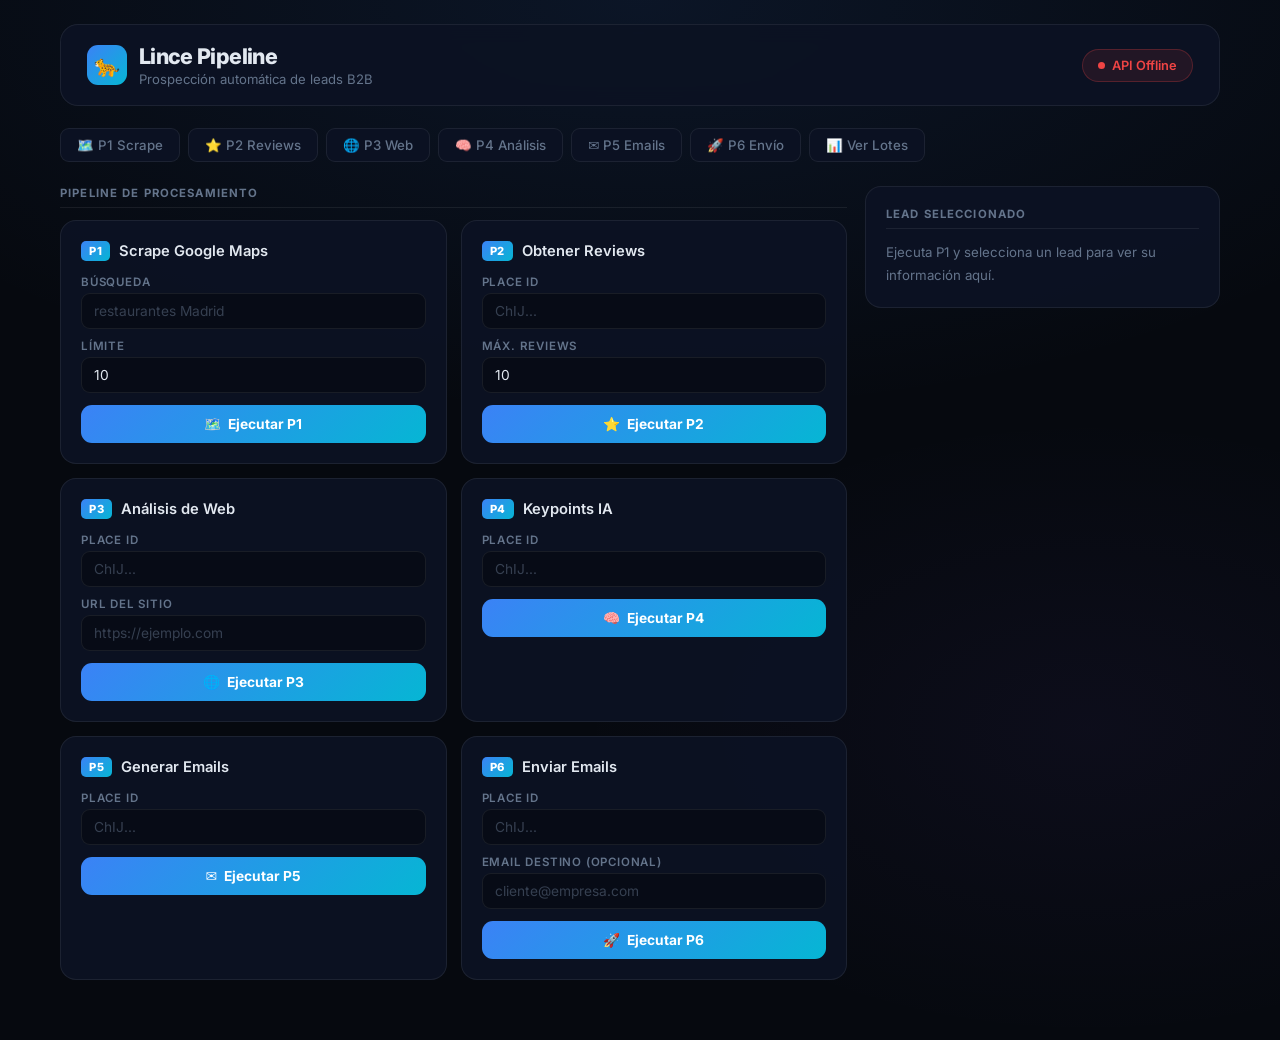
==== commit 8e6bbcc3: "feat: scripts bat VPS + ajustes UI index.html" ====
--- a/app/templates/index.html
+++ b/app/templates/index.html
@@ -521,4 +521,12 @@
     document.getElementById('sumTibios').textContent=data.tibios??'—';
     document.getElementById('sumEnviados').textContent=data.enviados??'—';
     document.getElementById('sumLote').textContent=loteId;
-    if(data.sheet_url){const link=document.getElementById('sumSheetLink');link.href=+    if(data.sheet_url){const link=document.getElementById('sumSheetLink');link.href=data.sheet_url;link.style.display='inline-flex';}
+    document.getElementById('batchSummary').classList.add('show');
+  }catch(err){progTxt.textContent='❌ Error: '+err.message;}
+}
+
+checkHealth();
+</script>
+</body>
+</html>
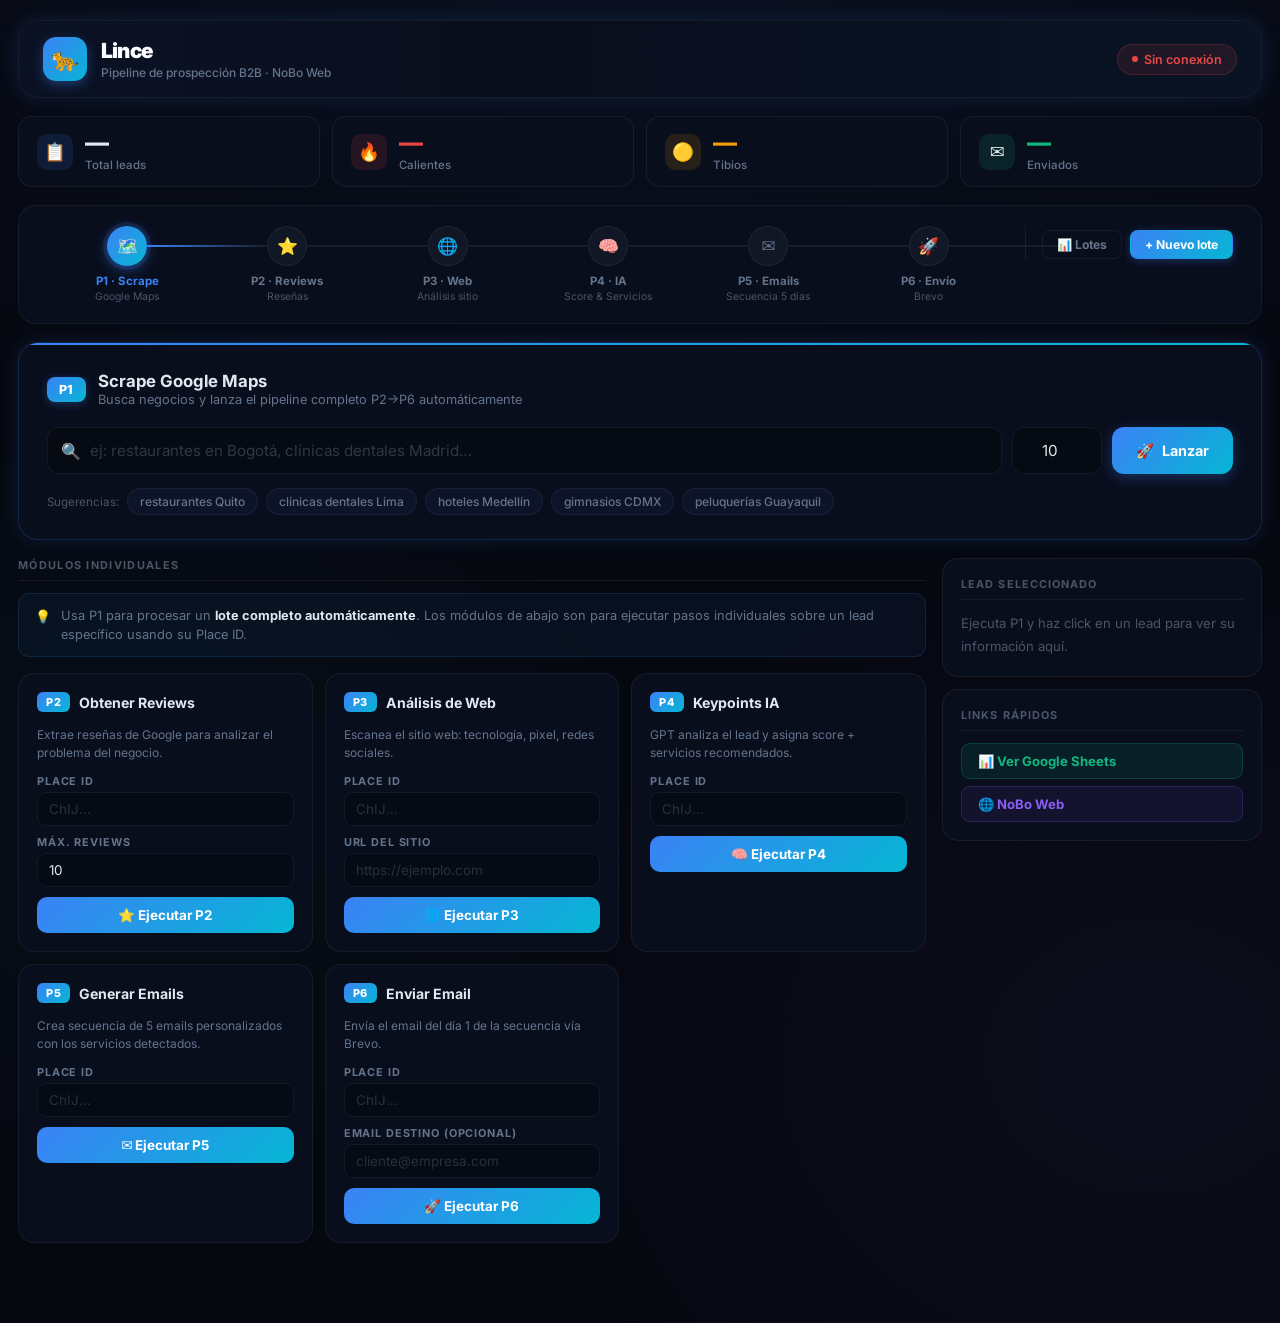
==== commit 6abf73e1: "feat: nuevo UI con pipeline stepper P1-P6 animado + servicios chips" ====
--- a/app/templates/index.html
+++ b/app/templates/index.html
@@ -1,532 +1,1131 @@
-<!DOCTYPE html>
-<html lang="es">
-<head>
-<meta charset="UTF-8" />
-<meta name="viewport" content="width=device-width, initial-scale=1.0" />
-<title>Lince — Pipeline de Leads</title>
-<link href="https://fonts.googleapis.com/css2?family=Inter:wght@400;500;600;700;800&display=swap" rel="stylesheet">
-<style>
-*,*::before,*::after{box-sizing:border-box;margin:0;padding:0}
-:root{
-  --bg:#06090f;--s1:rgba(12,18,35,0.95);--s2:rgba(18,27,50,0.8);
-  --border:rgba(255,255,255,0.07);--bh:rgba(96,165,250,0.3);
-  --txt:#e2e8f0;--muted:#64748b;
-  --blue:#3b82f6;--cyan:#06b6d4;--purple:#8b5cf6;
-  --green:#10b981;--yellow:#f59e0b;--red:#ef4444;
-  --grad:linear-gradient(135deg,#3b82f6,#06b6d4);
-}
-body{font-family:'Inter',system-ui,sans-serif;background:var(--bg);color:var(--txt);min-height:100vh;
-  background-image:radial-gradient(ellipse 70% 40% at 50% 0%,rgba(59,130,246,.1),transparent),
-  radial-gradient(ellipse 40% 30% at 85% 70%,rgba(139,92,246,.05),transparent);}
-.wrap{max-width:1200px;margin:0 auto;padding:24px 20px 60px}
-.hdr{display:flex;align-items:center;justify-content:space-between;gap:16px;padding:18px 26px;background:var(--s1);border:1px solid var(--border);border-radius:18px;margin-bottom:22px;backdrop-filter:blur(10px)}
-.hdr-brand{display:flex;align-items:center;gap:12px}
-.logo{width:40px;height:40px;background:var(--grad);border-radius:11px;display:flex;align-items:center;justify-content:center;font-size:1.3rem}
-.hdr h1{font-size:1.35rem;font-weight:800;letter-spacing:-.03em}
-.hdr p{font-size:.82rem;color:var(--muted);margin-top:2px}
-.badge{display:flex;align-items:center;gap:7px;padding:8px 15px;border-radius:999px;font-size:.8rem;font-weight:600;white-space:nowrap;transition:all .3s}
-.badge.ok{background:rgba(16,185,129,.1);border:1px solid rgba(16,185,129,.25);color:var(--green)}
-.badge.loading{background:rgba(6,182,212,.1);border:1px solid rgba(6,182,212,.25);color:var(--cyan)}
-.badge.err{background:rgba(239,68,68,.1);border:1px solid rgba(239,68,68,.25);color:var(--red)}
-.dot{width:7px;height:7px;border-radius:50%;background:currentColor;animation:pulse 2s infinite}
-@keyframes pulse{0%,100%{opacity:1}50%{opacity:.35}}
-.qbar{display:flex;gap:8px;flex-wrap:wrap;margin-bottom:24px}
-.qbtn{padding:8px 16px;border-radius:9px;border:1px solid var(--border);background:var(--s1);color:var(--muted);font-size:.83rem;font-weight:500;cursor:pointer;transition:all .18s;font-family:inherit}
-.qbtn:hover{border-color:var(--bh);color:var(--txt);background:var(--s2)}
-.qbtn.active{border-color:var(--blue);color:var(--blue);background:rgba(59,130,246,.08)}
-.mgrid{display:grid;grid-template-columns:1fr 355px;gap:18px;align-items:start}
-@media(max-width:860px){.mgrid{grid-template-columns:1fr}}
-.section-lbl{font-size:.71rem;font-weight:700;text-transform:uppercase;letter-spacing:.1em;color:var(--muted);margin-bottom:12px;padding-bottom:7px;border-bottom:1px solid var(--border)}
-.pgrid{display:grid;grid-template-columns:repeat(auto-fill,minmax(260px,1fr));gap:14px}
-.card{background:var(--s1);border:1px solid var(--border);border-radius:16px;padding:20px;transition:border-color .2s,transform .2s}
-.card:hover{border-color:var(--bh);transform:translateY(-1px)}
-.card-hd{display:flex;align-items:center;gap:9px;margin-bottom:14px}
-.pbadge{padding:3px 8px;border-radius:5px;font-size:.7rem;font-weight:800;letter-spacing:.05em;background:var(--grad);color:#fff}
-.card h3{font-size:.92rem;font-weight:600}
-.field{margin-bottom:10px}
-.field label{display:block;font-size:.72rem;font-weight:600;color:var(--muted);margin-bottom:4px;text-transform:uppercase;letter-spacing:.07em}
-.field input,.field select{width:100%;padding:9px 12px;border-radius:9px;border:1px solid var(--border);background:rgba(6,9,15,.6);color:var(--txt);font-size:.86rem;font-family:inherit;outline:none;transition:border-color .18s}
-.field input:focus,.field select:focus{border-color:var(--blue)}
-.field input::placeholder{color:var(--muted);opacity:.5}
-.btn-run{width:100%;margin-top:12px;padding:11px;border:none;border-radius:11px;background:var(--grad);color:#fff;font-size:.86rem;font-weight:700;cursor:pointer;transition:opacity .18s,transform .15s;font-family:inherit;display:flex;align-items:center;justify-content:center;gap:7px}
-.btn-run:hover:not(:disabled){opacity:.83;transform:translateY(-1px)}
-.btn-run:disabled{opacity:.35;cursor:not-allowed;transform:none}
-.rpanel{display:flex;flex-direction:column;gap:14px}
-.pcrd{background:var(--s1);border:1px solid var(--border);border-radius:16px;padding:20px}
-.pcrd h3{font-size:.71rem;font-weight:700;text-transform:uppercase;letter-spacing:.1em;color:var(--muted);margin-bottom:12px;padding-bottom:7px;border-bottom:1px solid var(--border)}
-.lead-info{font-size:.84rem;line-height:1.7;color:var(--muted)}
-.lead-info strong{color:var(--txt);display:block;font-size:.93rem;margin-bottom:3px}
-.tag{display:inline-block;padding:2px 7px;border-radius:4px;background:rgba(59,130,246,.12);color:var(--blue);font-size:.72rem;margin:2px 2px 0 0}
-.btn-seq{width:100%;margin-top:12px;padding:12px;border:none;border-radius:11px;background:linear-gradient(135deg,#7c3aed,#3b82f6);color:#fff;font-size:.88rem;font-weight:700;cursor:pointer;transition:opacity .18s,transform .15s;font-family:inherit}
-.btn-seq:hover{opacity:.83;transform:translateY(-1px)}
-.lotes-panel{display:none;background:var(--s1);border:1px solid var(--border);border-radius:16px;padding:22px;margin-bottom:22px}
-.lotes-panel.show{display:block}
-.lotes-grid{display:grid;grid-template-columns:repeat(auto-fill,minmax(280px,1fr));gap:10px;margin-top:14px}
-.lote-card{background:var(--s2);border:1px solid var(--border);border-radius:12px;padding:14px 16px;cursor:pointer;transition:border-color .18s,background .18s}
-.lote-card:hover{border-color:var(--bh);background:rgba(59,130,246,.05)}
-.lote-id{font-size:.78rem;color:var(--muted);font-family:monospace;margin-bottom:4px}
-.lote-query{font-weight:600;font-size:.9rem;margin-bottom:6px}
-.lote-meta{display:flex;align-items:center;justify-content:space-between}
-.lote-count{font-size:.78rem;color:var(--muted)}
-.btn-batch{padding:6px 14px;border:none;border-radius:8px;background:var(--grad);color:#fff;font-size:.78rem;font-weight:700;cursor:pointer;font-family:inherit;transition:opacity .18s}
-.btn-batch:hover{opacity:.82}
-.overlay{position:fixed;inset:0;background:rgba(0,0,0,.75);backdrop-filter:blur(6px);z-index:100;display:flex;align-items:center;justify-content:center;padding:20px;opacity:0;pointer-events:none;transition:opacity .25s}
-.overlay.show{opacity:1;pointer-events:all}
-.modal{background:var(--s1);border:1px solid rgba(255,255,255,.1);border-radius:24px;width:100%;max-width:580px;max-height:85vh;overflow-y:auto;transform:translateY(16px) scale(.97);transition:transform .28s cubic-bezier(.34,1.4,.64,1);box-shadow:0 40px 80px rgba(0,0,0,.5)}
-.overlay.show .modal{transform:translateY(0) scale(1)}
-.modal-hdr{display:flex;align-items:center;justify-content:space-between;padding:22px 24px 18px;border-bottom:1px solid var(--border);position:sticky;top:0;background:var(--s1);z-index:1;border-radius:24px 24px 0 0}
-.modal-title{display:flex;align-items:center;gap:10px}
-.modal-title .pbadge{font-size:.8rem;padding:5px 11px}
-.modal-title h2{font-size:1.05rem;font-weight:700}
-.close-btn{width:32px;height:32px;border-radius:8px;border:1px solid var(--border);background:transparent;color:var(--muted);font-size:1.1rem;cursor:pointer;display:flex;align-items:center;justify-content:center;transition:all .18s}
-.close-btn:hover{background:var(--s2);color:var(--txt)}
-.modal-body{padding:24px}
-.stage{display:none}.stage.active{display:block}
-.anim-radar{display:flex;flex-direction:column;align-items:center;padding:32px 0}
-.radar-ring{width:140px;height:140px;border-radius:50%;border:2px solid rgba(59,130,246,.2);display:flex;align-items:center;justify-content:center;position:relative;margin-bottom:20px}
-.radar-ring::before,.radar-ring::after{content:'';position:absolute;border-radius:50%;border:1.5px solid rgba(59,130,246,.15)}
-.radar-ring::before{width:100px;height:100px}.radar-ring::after{width:60px;height:60px}
-.radar-sweep{position:absolute;width:50%;height:2px;background:linear-gradient(90deg,transparent,var(--blue));transform-origin:left center;animation:sweep 1.8s linear infinite;top:50%;left:50%}
-@keyframes sweep{from{transform:rotate(0deg)}to{transform:rotate(360deg)}}
-.radar-dot{font-size:1.8rem}
-.anim-label{font-size:.9rem;color:var(--muted);text-align:center}
-.anim-sub{font-size:.78rem;color:var(--muted);opacity:.6;margin-top:4px;text-align:center}
-.anim-stars{display:flex;flex-direction:column;align-items:center;padding:32px 0}
-.star-row{display:flex;gap:8px;margin-bottom:20px;font-size:2rem}
-.anim-scan{display:flex;flex-direction:column;align-items:center;padding:32px 0}
-.browser-box{width:200px;border:1.5px solid rgba(255,255,255,.1);border-radius:10px;overflow:hidden;margin-bottom:20px}
-.browser-bar{background:rgba(255,255,255,.05);padding:7px 10px;display:flex;gap:5px}
-.brdot{width:7px;height:7px;border-radius:50%}
-.browser-content{padding:12px;display:flex;flex-direction:column;gap:6px}
-.scan-line{height:6px;border-radius:3px;background:linear-gradient(90deg,var(--blue),var(--cyan));animation:scanGrow 1s ease-in-out infinite alternate}
-.scan-line:nth-child(1){width:80%}.scan-line:nth-child(2){width:60%;animation-delay:.2s}.scan-line:nth-child(3){width:90%;animation-delay:.4s}.scan-line:nth-child(4){width:50%;animation-delay:.6s}
-@keyframes scanGrow{from{opacity:.3}to{opacity:1}}
-.anim-brain{display:flex;flex-direction:column;align-items:center;padding:32px 0}
-.brain-icon{font-size:3.5rem;margin-bottom:12px;animation:breathe 1.5s ease-in-out infinite}
-@keyframes breathe{0%,100%{transform:scale(1)}50%{transform:scale(1.12)}}
-.typing-dots{display:flex;gap:5px;margin-top:6px}
-.tdot{width:8px;height:8px;border-radius:50%;background:var(--purple);animation:tdot .8s ease-in-out infinite}
-.tdot:nth-child(2){animation-delay:.2s}.tdot:nth-child(3){animation-delay:.4s}
-@keyframes tdot{0%,100%{transform:translateY(0);opacity:.4}50%{transform:translateY(-6px);opacity:1}}
-.anim-type{display:flex;flex-direction:column;align-items:center;padding:32px 0}
-.email-icon{font-size:3rem;margin-bottom:12px;animation:float 2s ease-in-out infinite}
-@keyframes float{0%,100%{transform:translateY(0)}50%{transform:translateY(-8px)}}
-.type-bar{display:flex;gap:4px;margin-top:8px}
-.tbar{width:20px;height:4px;border-radius:2px;background:var(--grad);animation:tbar .6s ease-in-out infinite alternate}
-.tbar:nth-child(2){animation-delay:.1s}.tbar:nth-child(3){animation-delay:.2s}.tbar:nth-child(4){animation-delay:.3s}.tbar:nth-child(5){animation-delay:.4s}
-@keyframes tbar{from{opacity:.2}to{opacity:1}}
-.anim-send{display:flex;flex-direction:column;align-items:center;padding:32px 0}
-.plane-icon{font-size:3rem;margin-bottom:12px;animation:plane 1.5s ease-in-out infinite}
-@keyframes plane{0%{transform:translate(0,0) rotate(-15deg)}50%{transform:translate(10px,-8px) rotate(-15deg)}100%{transform:translate(0,0) rotate(-15deg)}}
-.result-ok,.result-err{padding:20px;border-radius:14px}
-.result-ok{background:rgba(16,185,129,.06);border:1px solid rgba(16,185,129,.2)}
-.result-err{background:rgba(239,68,68,.06);border:1px solid rgba(239,68,68,.2)}
-.result-hd{display:flex;align-items:center;gap:8px;margin-bottom:16px;font-weight:700}
-.result-hd .icon{font-size:1.2rem}
-.lead-cards{display:flex;flex-direction:column;gap:10px}
-.lcard{background:var(--s2);border:1px solid var(--border);border-radius:12px;padding:13px 15px;cursor:pointer;transition:border-color .18s}
-.lcard:hover{border-color:var(--bh)}
-.lcard-top{display:flex;align-items:center;justify-content:space-between;margin-bottom:4px}
-.lcard-name{font-weight:600;font-size:.9rem}
-.lcard-stars{color:var(--yellow);font-size:.82rem}
-.lcard-addr{font-size:.78rem;color:var(--muted)}
-.lcard-url{font-size:.76rem;color:var(--blue);margin-top:3px}
-.lcard.selected{border-color:var(--blue);background:rgba(59,130,246,.08)}
-.kp-list{list-style:none}
-.kp-list li{display:flex;gap:10px;padding:10px 0;border-bottom:1px solid var(--border);font-size:.87rem;line-height:1.5}
-.kp-list li:last-child{border-bottom:none}
-.kp-bullet{color:var(--blue);font-size:1rem;flex-shrink:0;margin-top:1px}
-.email-prev{background:var(--s2);border:1px solid var(--border);border-radius:12px;overflow:hidden;margin-bottom:12px}
-.email-prev-hdr{padding:14px 16px;border-bottom:1px solid var(--border);font-size:.82rem;color:var(--muted)}
-.email-prev-hdr strong{color:var(--txt);display:block;font-size:.9rem;margin-bottom:2px}
-.email-prev-body{padding:16px;font-size:.83rem;line-height:1.65;color:var(--txt);white-space:pre-wrap;max-height:280px;overflow-y:auto}
-.analysis-grid{display:grid;grid-template-columns:1fr 1fr;gap:10px}
-.aitem{background:var(--s2);border:1px solid var(--border);border-radius:10px;padding:12px}
-.aitem-lbl{font-size:.71rem;font-weight:700;text-transform:uppercase;letter-spacing:.08em;color:var(--muted);margin-bottom:5px}
-.aitem-val{font-size:.84rem;color:var(--txt);line-height:1.5}
-.send-success{text-align:center;padding:20px 0}
-.send-icon{font-size:3.5rem;margin-bottom:12px;animation:popIn .4s cubic-bezier(.34,1.6,.64,1)}
-@keyframes popIn{from{transform:scale(0)}to{transform:scale(1)}}
-.send-success h3{font-size:1.05rem;font-weight:700;margin-bottom:6px}
-.send-success p{color:var(--muted);font-size:.86rem}
-.modal-foot{padding:16px 24px;border-top:1px solid var(--border);display:flex;gap:10px;justify-content:flex-end}
-.btn-secondary{padding:9px 18px;border:1px solid var(--border);border-radius:9px;background:transparent;color:var(--muted);font-size:.84rem;font-weight:600;cursor:pointer;font-family:inherit;transition:all .18s}
-.btn-secondary:hover{border-color:var(--bh);color:var(--txt)}
-.btn-primary{padding:9px 20px;border:none;border-radius:9px;background:var(--grad);color:#fff;font-size:.84rem;font-weight:700;cursor:pointer;font-family:inherit;transition:opacity .18s}
-.btn-primary:hover{opacity:.83}
-.batch-modal{max-width:700px}
-.batch-prog-bar{height:6px;background:rgba(255,255,255,.06);border-radius:3px;overflow:hidden;margin-bottom:8px}
-.batch-prog-fill{height:100%;background:var(--grad);border-radius:3px;transition:width .4s ease}
-.batch-prog-txt{font-size:.78rem;color:var(--muted);margin-bottom:16px}
-.batch-leads{display:flex;flex-direction:column;gap:8px}
-.batch-lead-row{background:var(--s2);border:1px solid var(--border);border-radius:11px;padding:12px 14px}
-.batch-lead-top{display:flex;align-items:center;justify-content:space-between;margin-bottom:8px}
-.batch-lead-name{font-weight:600;font-size:.88rem}
-.batch-steps{display:flex;gap:6px;flex-wrap:wrap}
-.step-badge{padding:3px 9px;border-radius:5px;font-size:.72rem;font-weight:700;border:1px solid var(--border);color:var(--muted);background:transparent;transition:all .25s}
-.step-badge.running{border-color:var(--cyan);color:var(--cyan);background:rgba(6,182,212,.1);animation:pulse 1.2s infinite}
-.step-badge.ok{border-color:var(--green);color:var(--green);background:rgba(16,185,129,.1)}
-.step-badge.err{border-color:var(--red);color:var(--red);background:rgba(239,68,68,.1)}
-.step-badge.skip{border-color:var(--muted);color:var(--muted);opacity:.5}
-.batch-summary{background:rgba(16,185,129,.06);border:1px solid rgba(16,185,129,.2);border-radius:12px;padding:16px;margin-top:14px;display:none}
-.batch-summary.show{display:block}
-.batch-sum-row{display:flex;justify-content:space-between;font-size:.85rem;padding:4px 0}
-.batch-sum-row strong{color:var(--txt)}
-.batch-sheet-link{display:inline-flex;align-items:center;gap:6px;margin-top:10px;padding:8px 14px;border-radius:8px;background:rgba(16,185,129,.1);border:1px solid rgba(16,185,129,.25);color:var(--green);font-size:.82rem;font-weight:600;text-decoration:none;transition:opacity .18s}
-.batch-sheet-link:hover{opacity:.8}
-</style>
-</head>
-<body>
-<div class="wrap">
-  <header class="hdr">
-    <div class="hdr-brand">
-      <div class="logo">🐆</div>
-      <div><h1>Lince Pipeline</h1><p>Prospección automática de leads B2B</p></div>
-    </div>
-    <div id="hdrBadge" class="badge loading"><div class="dot"></div>Conectando…</div>
-  </header>
-  <div class="qbar">
-    <button class="qbtn" onclick="scrollTo2('#p1card')">🗺️ P1 Scrape</button>
-    <button class="qbtn" onclick="scrollTo2('#p2card')">⭐ P2 Reviews</button>
-    <button class="qbtn" onclick="scrollTo2('#p3card')">🌐 P3 Web</button>
-    <button class="qbtn" onclick="scrollTo2('#p4card')">🧠 P4 Análisis</button>
-    <button class="qbtn" onclick="scrollTo2('#p5card')">✉️ P5 Emails</button>
-    <button class="qbtn" onclick="scrollTo2('#p6card')">🚀 P6 Envío</button>
-    <button class="qbtn" id="btnVerLotes" onclick="toggleLotes()">📊 Ver Lotes</button>
-  </div>
-  <div class="lotes-panel" id="lotesPanel">
-    <div style="display:flex;align-items:center;justify-content:space-between">
-      <div class="section-lbl" style="margin:0;border:none">Lotes disponibles</div>
-      <button class="btn-secondary" style="font-size:.75rem;padding:6px 12px" onclick="loadLotes()">↺ Recargar</button>
-    </div>
-    <div id="lotesGrid" class="lotes-grid"><div style="color:var(--muted);font-size:.85rem;padding:20px 0">Cargando…</div></div>
-  </div>
-  <div class="mgrid">
-    <div>
-      <div class="section-lbl">Pipeline de procesamiento</div>
-      <div class="pgrid">
-        <div class="card" id="p1card">
-          <div class="card-hd"><span class="pbadge">P1</span><h3>Scrape Google Maps</h3></div>
-          <div class="field"><label>Búsqueda</label><input id="p1Query" type="text" placeholder="restaurantes Madrid" /></div>
-          <div class="field"><label>Límite</label><input id="p1Limit" type="number" value="10" min="1" max="50" /></div>
-          <button class="btn-run" onclick="runP1()"><span>🗺️</span> Ejecutar P1</button>
-        </div>
-        <div class="card" id="p2card">
-          <div class="card-hd"><span class="pbadge">P2</span><h3>Obtener Reviews</h3></div>
-          <div class="field"><label>Place ID</label><input id="p2PlaceId" type="text" placeholder="ChIJ..." /></div>
-          <div class="field"><label>Máx. Reviews</label><input id="p2Max" type="number" value="10" min="1" max="50" /></div>
-          <button class="btn-run" onclick="runP2()"><span>⭐</span> Ejecutar P2</button>
-        </div>
-        <div class="card" id="p3card">
-          <div class="card-hd"><span class="pbadge">P3</span><h3>Análisis de Web</h3></div>
-          <div class="field"><label>Place ID</label><input id="p3PlaceId" type="text" placeholder="ChIJ..." /></div>
-          <div class="field"><label>URL del sitio</label><input id="p3Url" type="text" placeholder="https://ejemplo.com" /></div>
-          <button class="btn-run" onclick="runP3()"><span>🌐</span> Ejecutar P3</button>
-        </div>
-        <div class="card" id="p4card">
-          <div class="card-hd"><span class="pbadge">P4</span><h3>Keypoints IA</h3></div>
-          <div class="field"><label>Place ID</label><input id="p4PlaceId" type="text" placeholder="ChIJ..." /></div>
-          <button class="btn-run" onclick="runP4()"><span>🧠</span> Ejecutar P4</button>
-        </div>
-        <div class="card" id="p5card">
-          <div class="card-hd"><span class="pbadge">P5</span><h3>Generar Emails</h3></div>
-          <div class="field"><label>Place ID</label><input id="p5PlaceId" type="text" placeholder="ChIJ..." /></div>
-          <button class="btn-run" onclick="runP5()"><span>✉️</span> Ejecutar P5</button>
-        </div>
-        <div class="card" id="p6card">
-          <div class="card-hd"><span class="pbadge">P6</span><h3>Enviar Emails</h3></div>
-          <div class="field"><label>Place ID</label><input id="p6PlaceId" type="text" placeholder="ChIJ..." /></div>
-          <div class="field"><label>Email destino (opcional)</label><input id="p6Email" type="email" placeholder="cliente@empresa.com" /></div>
-          <button class="btn-run" onclick="runP6()"><span>🚀</span> Ejecutar P6</button>
-        </div>
-      </div>
-    </div>
-    <div class="rpanel">
-      <div class="pcrd">
-        <h3>Lead seleccionado</h3>
-        <div class="lead-info" id="leadInfo"><span style="color:var(--muted);font-size:.83rem">Ejecuta P1 y selecciona un lead para ver su información aquí.</span></div>
-        <button class="btn-seq" id="btnSeq" style="display:none" onclick="runSequence()">⚡ Ejecutar P2→P5</button>
-      </div>
-      <div class="pcrd" id="statsCard" style="display:none">
-        <h3>Estadísticas del lote</h3>
-        <div id="statsBody" class="lead-info"></div>
-      </div>
-    </div>
-  </div>
-</div>
-
-<div class="overlay" id="overlay" onclick="closeModal(event)">
-  <div class="modal">
-    <div class="modal-hdr">
-      <div class="modal-title"><span class="pbadge" id="modalBadge">P1</span><h2 id="modalTitle">Procesando…</h2></div>
-      <button class="close-btn" onclick="closeOverlay()">✕</button>
-    </div>
-    <div class="modal-body" id="modalBody"></div>
-    <div class="modal-foot" id="modalFoot" style="display:none">
-      <button class="btn-secondary" onclick="closeOverlay()">Cerrar</button>
-    </div>
-  </div>
-</div>
-
-<div class="overlay" id="batchOverlay" onclick="closeBatchModal(event)">
-  <div class="modal batch-modal">
-    <div class="modal-hdr">
-      <div class="modal-title"><span class="pbadge" style="background:linear-gradient(135deg,#7c3aed,#3b82f6)">BATCH</span><h2 id="batchTitle">Procesando lote…</h2></div>
-      <button class="close-btn" onclick="closeBatchOverlay()">✕</button>
-    </div>
-    <div class="modal-body">
-      <div class="batch-prog-bar"><div class="batch-prog-fill" id="batchProgFill" style="width:0%"></div></div>
-      <div class="batch-prog-txt" id="batchProgTxt">Iniciando…</div>
-      <div class="batch-leads" id="batchLeadsList"></div>
-      <div class="batch-summary" id="batchSummary">
-        <div class="batch-sum-row"><span>Total leads:</span><strong id="sumTotal">—</strong></div>
-        <div class="batch-sum-row"><span>✅ Completados:</span><strong id="sumOk">—</strong></div>
-        <div class="batch-sum-row"><span>🔥 Calientes:</span><strong id="sumCalientes" style="color:#ef4444">—</strong></div>
-        <div class="batch-sum-row"><span>🟡 Tibios:</span><strong id="sumTibios" style="color:#ca8a04">—</strong></div>
-        <div class="batch-sum-row"><span>✉️ Emails enviados:</span><strong id="sumEnviados" style="color:#10b981">—</strong></div>
-        <div class="batch-sum-row"><span>Lote:</span><strong id="sumLote" style="font-size:.78rem;font-family:monospace">—</strong></div>
-        <a href="#" id="sumSheetLink" class="batch-sheet-link" target="_blank" style="display:none">📊 Ver Google Sheet en tiempo real →</a>
-      </div>
-    </div>
-    <div class="modal-foot"><button class="btn-secondary" onclick="closeBatchOverlay()">Cerrar</button></div>
-  </div>
-</div>
-
-<script>
-const API='';
-let selectedLead=null;
-
-async function checkHealth(){
-  const b=document.getElementById('hdrBadge');
-  try{const r=await fetch(API+'/health');if(r.ok){b.className='badge ok';b.innerHTML='<div class="dot"></div>API Online';}else throw 0;}
-  catch{b.className='badge err';b.innerHTML='<div class="dot"></div>API Offline';}
-}
-
-function openModal(badge,title){
-  document.getElementById('modalBadge').textContent=badge;
-  document.getElementById('modalTitle').textContent=title;
-  document.getElementById('modalBody').innerHTML='';
-  document.getElementById('modalFoot').style.display='none';
-  document.getElementById('overlay').classList.add('show');
-}
-function closeOverlay(){document.getElementById('overlay').classList.remove('show');}
-function closeModal(e){if(e.target===document.getElementById('overlay'))closeOverlay();}
-function showModalResult(html){document.getElementById('modalBody').innerHTML=html;document.getElementById('modalFoot').style.display='flex';}
-function showModalLoading(html){document.getElementById('modalBody').innerHTML=html;}
-function scrollTo2(sel){const el=document.querySelector(sel);if(el)el.scrollIntoView({behavior:'smooth',block:'center'});}
-
-function selectLead(lead){
-  selectedLead=lead;
-  document.querySelectorAll('.lcard').forEach(c=>c.classList.remove('selected'));
-  const card=document.querySelector('.lcard[data-id="'+lead.place_id+'"]');
-  if(card)card.classList.add('selected');
-  const stars=lead.rating?'⭐'.repeat(Math.round(lead.rating)):'—';
-  document.getElementById('leadInfo').innerHTML=`<strong>${lead.name}</strong><span>Rating: ${lead.rating||'—'} ${stars}</span><span>📞 ${lead.phone||'—'}</span><span>📍 ${lead.full_address||'—'}</span>${lead.site?`<span>🌐 <a href="${lead.site}" target="_blank" style="color:var(--blue)">${lead.site}</a></span>`:''}${lead.lote_id?`<div style="margin-top:8px"><span class="tag">${lead.lote_id}</span></div>`:''}`;
-  document.getElementById('btnSeq').style.display='block';
-  ['p2PlaceId','p3PlaceId','p4PlaceId','p5PlaceId','p6PlaceId'].forEach(id=>{document.getElementById(id).value=lead.place_id;});
-  if(lead.site)document.getElementById('p3Url').value=lead.site;
-}
-
-async function runP1(){
-  const query=document.getElementById('p1Query').value.trim();
-  const limit=parseInt(document.getElementById('p1Limit').value)||10;
-  if(!query){alert('Ingresa un término de búsqueda');return;}
-  openModal('P1','Scrapeando Google Maps…');
-  showModalLoading(`<div class="anim-radar"><div class="radar-ring"><div class="radar-sweep"></div><div class="radar-dot">🐆</div></div><div class="anim-label">Buscando: <strong>${query}</strong></div><div class="anim-sub">Esto puede tomar 30-60 segundos…</div></div>`);
-  try{
-    const r=await fetch(API+'/pipeline/p1',{method:'POST',headers:{'Content-Type':'application/json'},body:JSON.stringify({query,limit})});
-    const data=await r.json();
-    if(!r.ok||data.status==='error')throw new Error(data.error||'Error');
-    const leads=data.leads||[];
-    document.getElementById('statsCard').style.display='block';
-    document.getElementById('statsBody').innerHTML=`<strong>${leads.length} leads encontrados</strong><span>Guardados: ${data.guardados}</span>${data.lote_id?`<span>Lote: <span class="tag">${data.lote_id}</span></span>`:''}`;
-    const cardsHtml=leads.map(l=>`<div class="lcard" data-id="${l.place_id}" onclick='selectLead(${JSON.stringify(l)})'><div class="lcard-top"><span class="lcard-name">${l.name}</span><span class="lcard-stars">${l.rating?'⭐ '+l.rating:''}</span></div><div class="lcard-addr">${l.full_address||'—'}</div>${l.site?`<div class="lcard-url">🌐 ${l.site}</div>`:''}</div>`).join('');
-    const sheetHtml=data.sheet_url?`<a class="batch-sheet-link" href="${data.sheet_url}" target="_blank">📊 Ver Google Sheet en tiempo real →</a>`:'';
-    const pipelineHtml=data.lote_id?`<div style="background:rgba(16,185,129,.07);border:1px solid rgba(16,185,129,.2);border-radius:10px;padding:12px 14px;margin-bottom:12px"><div style="display:flex;align-items:center;gap:8px;margin-bottom:6px"><span style="font-size:1.1rem">🚀</span><strong style="font-size:.88rem">Pipeline P2→P6 corriendo en background</strong></div><div style="font-size:.78rem;color:var(--muted);margin-bottom:8px">El sistema está procesando automáticamente los ${leads.length} leads. Reviews → Web → IA → Emails → Envío.</div>${sheetHtml}</div>`:''
-    showModalResult(`<div class="result-ok"><div class="result-hd"><span class="icon">✅</span> ${leads.length} negocios encontrados</div>${pipelineHtml}<div class="lead-cards">${cardsHtml}</div></div>`);
-    document.getElementById('modalTitle').textContent='🚀 '+leads.length+' leads — pipeline corriendo';
-  }catch(err){showModalResult(`<div class="result-err"><div class="result-hd"><span class="icon">❌</span> Error</div><p style="font-size:.85rem;color:var(--muted)">${err.message}</p></div>`);}
-}
-
-async function runP2(){
-  const placeId=document.getElementById('p2PlaceId').value.trim();
-  const maxR=parseInt(document.getElementById('p2Max').value)||10;
-  if(!placeId){alert('Ingresa un Place ID');return;}
-  openModal('P2','Obteniendo reviews…');
-  showModalLoading(`<div class="anim-stars"><div class="star-row">⭐⭐⭐⭐⭐</div><div class="anim-label">Analizando opiniones…</div></div>`);
-  try{
-    const r=await fetch(API+'/pipeline/p2',{method:'POST',headers:{'Content-Type':'application/json'},body:JSON.stringify({place_id:placeId,max_reviews:maxR})});
-    const data=await r.json();
-    if(!r.ok||data.status==='error')throw new Error(data.error||'Error');
-    showModalResult(`<div class="result-ok"><div class="result-hd"><span class="icon">⭐</span> ${data.reviews_encontradas} reviews obtenidas</div><p style="font-size:.84rem;color:var(--muted)">Guardadas en Supabase: ${data.reviews_guardadas}</p></div>`);
-    document.getElementById('modalTitle').textContent=data.reviews_encontradas+' reviews';
-  }catch(err){showModalResult(`<div class="result-err"><div class="result-hd"><span class="icon">❌</span> Error</div><p style="font-size:.85rem;color:var(--muted)">${err.message}</p></div>`);}
-}
-
-async function runP3(){
-  const placeId=document.getElementById('p3PlaceId').value.trim();
-  const url=document.getElementById('p3Url').value.trim();
-  if(!placeId||!url){alert('Ingresa Place ID y URL');return;}
-  openModal('P3','Analizando sitio web…');
-  showModalLoading(`<div class="anim-scan"><div class="browser-box"><div class="browser-bar"><div class="brdot" style="background:#ef4444"></div><div class="brdot" style="background:#f59e0b"></div><div class="brdot" style="background:#10b981"></div></div><div class="browser-content"><div class="scan-line"></div><div class="scan-line"></div><div class="scan-line"></div><div class="scan-line"></div></div></div><div class="anim-label">Escaneando: ${url}</div></div>`);
-  try{
-    const r=await fetch(API+'/pipeline/p3',{method:'POST',headers:{'Content-Type':'application/json'},body:JSON.stringify({place_id:placeId,url})});
-    const data=await r.json();
-    if(!r.ok||data.status==='error')throw new Error(data.error||'Error');
-    const res=data.resultado||{};
-    const items=Object.entries(res).filter(([k])=>k!=='place_id').map(([k,v])=>`<div class="aitem"><div class="aitem-lbl">${k}</div><div class="aitem-val">${v??'—'}</div></div>`).join('');
-    showModalResult(`<div class="result-ok"><div class="result-hd"><span class="icon">🌐</span> Análisis completado</div><div class="analysis-grid">${items}</div></div>`);
-    document.getElementById('modalTitle').textContent='Análisis web OK';
-  }catch(err){showModalResult(`<div class="result-err"><div class="result-hd"><span class="icon">❌</span> Error</div><p style="font-size:.85rem;color:var(--muted)">${err.message}</p></div>`);}
-}
-
-async function runP4(){
-  const placeId=document.getElementById('p4PlaceId').value.trim();
-  if(!placeId){alert('Ingresa un Place ID');return;}
-  openModal('P4','Generando análisis IA…');
-  showModalLoading(`<div class="anim-brain"><div class="brain-icon">🧠</div><div class="anim-label">IA analizando el negocio…</div><div class="typing-dots"><div class="tdot"></div><div class="tdot"></div><div class="tdot"></div></div></div>`);
-  try{
-    const r=await fetch(API+'/pipeline/p4',{method:'POST',headers:{'Content-Type':'application/json'},body:JSON.stringify({place_id:placeId})});
-    const data=await r.json();
-    if(!r.ok||data.status==='error')throw new Error(data.error||'Error');
-    const res=data.resultado||{};
-    const score=res.lead_score||0;
-    const temp=score>=70?'🔥 Caliente':score>=40?'🟡 Tibio':'❄️ Frío';
-    const kps=(res.keypoints||[]).map(k=>`<li><span class="kp-bullet">›</span>${k}</li>`).join('');
-    showModalResult(`<div class="result-ok"><div class="result-hd"><span class="icon">🧠</span> Keypoints generados</div><div style="display:flex;gap:10px;margin-bottom:14px;flex-wrap:wrap"><div class="aitem" style="flex:1"><div class="aitem-lbl">Lead Score</div><div class="aitem-val" style="font-size:1.4rem;font-weight:800">${score}</div></div><div class="aitem" style="flex:1"><div class="aitem-lbl">Temperatura</div><div class="aitem-val">${temp}</div></div></div>${res.problema_principal?`<div class="aitem" style="margin-bottom:10px"><div class="aitem-lbl">Problema principal</div><div class="aitem-val">${res.problema_principal}</div></div>`:''}${res.oportunidad?`<div class="aitem" style="margin-bottom:14px"><div class="aitem-lbl">Oportunidad</div><div class="aitem-val">${res.oportunidad}</div></div>`:''}${kps?`<ul class="kp-list">${kps}</ul>`:''}</div>`);
-    document.getElementById('modalTitle').textContent='Score: '+score+' '+temp;
-  }catch(err){showModalResult(`<div class="result-err"><div class="result-hd"><span class="icon">❌</span> Error</div><p style="font-size:.85rem;color:var(--muted)">${err.message}</p></div>`);}
-}
-
-async function runP5(){
-  const placeId=document.getElementById('p5PlaceId').value.trim();
-  if(!placeId){alert('Ingresa un Place ID');return;}
-  openModal('P5','Generando secuencia de emails…');
-  showModalLoading(`<div class="anim-type"><div class="email-icon">✉️</div><div class="anim-label">IA redactando emails…</div><div class="type-bar"><div class="tbar"></div><div class="tbar"></div><div class="tbar"></div><div class="tbar"></div><div class="tbar"></div></div></div>`);
-  try{
-    const r=await fetch(API+'/pipeline/p5',{method:'POST',headers:{'Content-Type':'application/json'},body:JSON.stringify({place_id:placeId})});
-    const data=await r.json();
-    if(!r.ok||data.status==='error')throw new Error(data.error||'Error');
-    const emails=data.emails||[];
-    const emailsHtml=emails.map((em,i)=>`<div class="email-prev"><div class="email-prev-hdr"><strong>Email ${i+1}: ${em.subject||em.asunto||'—'}</strong>Día ${em.day||em.dia||i+1}</div><div class="email-prev-body">${em.body||em.cuerpo||'—'}</div></div>`).join('');
-    showModalResult(`<div class="result-ok"><div class="result-hd"><span class="icon">✉️</span> ${emails.length} emails generados</div>${emailsHtml}</div>`);
-    document.getElementById('modalTitle').textContent=emails.length+' emails listos';
-  }catch(err){showModalResult(`<div class="result-err"><div class="result-hd"><span class="icon">❌</span> Error</div><p style="font-size:.85rem;color:var(--muted)">${err.message}</p></div>`);}
-}
-
-async function runP6(){
-  const placeId=document.getElementById('p6PlaceId').value.trim();
-  const toEmail=document.getElementById('p6Email').value.trim();
-  if(!placeId){alert('Ingresa un Place ID');return;}
-  openModal('P6','Enviando emails…');
-  showModalLoading(`<div class="anim-send"><div class="plane-icon">✈️</div><div class="anim-label">Enviando secuencia de emails…</div><div class="anim-sub">Conectando con Brevo…</div></div>`);
-  try{
-    const body={place_id:placeId};if(toEmail)body.to_email=toEmail;
-    const r=await fetch(API+'/pipeline/p6',{method:'POST',headers:{'Content-Type':'application/json'},body:JSON.stringify(body)});
-    const data=await r.json();
-    if(!r.ok||data.status==='error')throw new Error(data.error||'Error');
-    showModalResult(`<div class="result-ok"><div class="send-success"><div class="send-icon">🎉</div><h3>¡Emails enviados!</h3><p>${data.enviados||0} email(s) en la secuencia</p>${toEmail?`<p style="margin-top:6px">Destino: <strong>${toEmail}</strong></p>`:''}</div></div>`);
-    document.getElementById('modalTitle').textContent='¡Enviado!';
-  }catch(err){showModalResult(`<div class="result-err"><div class="result-hd"><span class="icon">❌</span> Error</div><p style="font-size:.85rem;color:var(--muted)">${err.message}</p></div>`);}
-}
-
-async function runSequence(){
-  if(!selectedLead)return;
-  const placeId=selectedLead.place_id;
-  const url=selectedLead.site||'';
-  openModal('SEQ','Procesando '+selectedLead.name+'…');
-  showModalLoading(`<div class="anim-brain"><div class="brain-icon">⚡</div><div class="anim-label">Ejecutando P2 → P3 → P4 → P5…</div><div class="typing-dots"><div class="tdot"></div><div class="tdot"></div><div class="tdot"></div></div></div>`);
-  try{
-    const r=await fetch(API+'/pipeline/sequence',{method:'POST',headers:{'Content-Type':'application/json'},body:JSON.stringify({place_id:placeId,url,max_reviews:10})});
-    const data=await r.json();
-    const stepHtml=(key,label)=>{const s=data[key];if(!s)return'';const icon=s.status==='ok'?'✅':s.status==='skipped'?'⏭️':'❌';return`<div style="display:flex;align-items:center;gap:8px;padding:8px 0;border-bottom:1px solid var(--border);font-size:.85rem"><span>${icon}</span><strong>${label}</strong><span style="color:var(--muted);margin-left:auto">${s.status}</span></div>`;};
-    showModalResult(`<div class="result-ok"><div class="result-hd"><span class="icon">⚡</span> Secuencia completada</div>${stepHtml('p2','P2 Reviews')}${stepHtml('p3','P3 Web')}${stepHtml('p4','P4 Keypoints')}${stepHtml('p5','P5 Emails')}</div>`);
-    document.getElementById('modalTitle').textContent='Secuencia OK';
-  }catch(err){showModalResult(`<div class="result-err"><div class="result-hd"><span class="icon">❌</span> Error</div><p style="font-size:.85rem;color:var(--muted)">${err.message}</p></div>`);}
-}
-
-function toggleLotes(){
-  const panel=document.getElementById('lotesPanel');
-  const btn=document.getElementById('btnVerLotes');
-  if(panel.classList.contains('show')){panel.classList.remove('show');btn.classList.remove('active');}
-  else{panel.classList.add('show');btn.classList.add('active');loadLotes();}
-}
-
-async function loadLotes(){
-  const grid=document.getElementById('lotesGrid');
-  grid.innerHTML='<div style="color:var(--muted);font-size:.85rem;padding:12px 0">Cargando…</div>';
-  try{
-    const r=await fetch(API+'/lotes');
-    const lotes=await r.json();
-    if(!lotes.length){grid.innerHTML='<div style="color:var(--muted);font-size:.85rem;padding:12px 0">No hay lotes todavía. Ejecuta P1 primero.</div>';return;}
-    grid.innerHTML=lotes.map(l=>`<div class="lote-card"><div class="lote-id">${l.lote_id}</div><div class="lote-query">🔍 ${l.query||'—'}</div><div class="lote-meta"><span class="lote-count">${l.count} leads</span><button class="btn-batch" onclick="openBatchForLote('${l.lote_id}')">⚡ Procesar</button></div></div>`).join('');
-  }catch(err){grid.innerHTML=`<div style="color:var(--red);font-size:.85rem">${err.message}</div>`;}
-}
-
-function openBatchForLote(loteId){
-  document.getElementById('batchTitle').textContent='Lote: '+loteId;
-  document.getElementById('batchProgFill').style.width='0%';
-  document.getElementById('batchProgTxt').textContent='Iniciando batch…';
-  document.getElementById('batchLeadsList').innerHTML='<div style="color:var(--muted);font-size:.84rem;padding:8px 0">Cargando leads…</div>';
-  document.getElementById('batchSummary').classList.remove('show');
-  document.getElementById('batchOverlay').classList.add('show');
-  runBatch(loteId);
-}
-
-function closeBatchOverlay(){document.getElementById('batchOverlay').classList.remove('show');}
-function closeBatchModal(e){if(e.target===document.getElementById('batchOverlay'))closeBatchOverlay();}
-
-async function runBatch(loteId){
-  const leadsList=document.getElementById('batchLeadsList');
-  const progFill=document.getElementById('batchProgFill');
-  const progTxt=document.getElementById('batchProgTxt');
-  let leads=[];
-  try{
-    const r=await fetch(API+'/lotes');
-    const lotes=await r.json();
-    const lote=lotes.find(l=>l.lote_id===loteId);
-    if(lote){
-      leads=lote.place_ids.map(pid=>({place_id:pid,name:pid}));
-      leadsList.innerHTML=leads.map(l=>{const sid=l.place_id.replace(/[^a-z0-9]/gi,'_');return`<div class="batch-lead-row" id="brow-${sid}"><div class="batch-lead-top"><span class="batch-lead-name">${l.name}</span></div><div class="batch-steps"><span class="step-badge" id="bstep-${sid}-p2">P2</span><span class="step-badge" id="bstep-${sid}-p3">P3</span><span class="step-badge" id="bstep-${sid}-p4">P4</span><span class="step-badge" id="bstep-${sid}-p5">P5</span></div></div>`;}).join('');
-    }
-  }catch(_){}
-  progTxt.textContent='Procesando '+leads.length+' leads…';
-  try{
-    const r=await fetch(API+'/pipeline/batch',{method:'POST',headers:{'Content-Type':'application/json'},body:JSON.stringify({lote_id:loteId})});
-    const data=await r.json();
-    if(data.error){progTxt.textContent='❌ '+data.error;return;}
-    const results=data.results||[];
-    results.forEach((res,idx)=>{
-      const sid=res.place_id.replace(/[^a-z0-9]/gi,'_');
-      const row=document.getElementById('brow-'+sid);
-      if(row)row.querySelector('.batch-lead-name').textContent=res.name||res.place_id;
-      ['p2','p3','p4','p5'].forEach(step=>{
-        const badge=document.getElementById('bstep-'+sid+'-'+step);
-        if(!badge)return;
-        const s=res.steps[step];if(!s)return;
-        badge.classList.remove('running');
-        if(s.status==='ok'){badge.classList.add('ok');badge.textContent=step.toUpperCase()+(step==='p2'&&s.reviews?' ✅ '+s.reviews:step==='p4'&&s.score?' '+s.score:' ✅');}
-        else if(s.status==='skipped'){badge.classList.add('skip');badge.textContent=step.toUpperCase()+' —';}
-        else{badge.classList.add('err');badge.textContent=step.toUpperCase()+' ❌';}
-      });
-      const pct=Math.round(((idx+1)/results.length)*100);
-      progFill.style.width=pct+'%';
-      progTxt.textContent=(idx+1)+'/'+results.length+' leads procesados';
-    });
-    progFill.style.width='100%';
-    progTxt.textContent='✅ Completado — '+data.completados_ok+'/'+data.total_leads+' OK';
-    document.getElementById('sumTotal').textContent=data.total_leads;
-    document.getElementById('sumOk').textContent=data.completados_ok;
-    document.getElementById('sumCalientes').textContent=data.calientes??'—';
-    document.getElementById('sumTibios').textContent=data.tibios??'—';
-    document.getElementById('sumEnviados').textContent=data.enviados??'—';
-    document.getElementById('sumLote').textContent=loteId;
-    if(data.sheet_url){const link=document.getElementById('sumSheetLink');link.href=data.sheet_url;link.style.display='inline-flex';}
-    document.getElementById('batchSummary').classList.add('show');
-  }catch(err){progTxt.textContent='❌ Error: '+err.message;}
-}
-
-checkHealth();
-</script>
-</body>
-</html>
+<!DOCTYPE html>
+<html lang="es">
+<head>
+<meta charset="UTF-8"/>
+<meta name="viewport" content="width=device-width,initial-scale=1.0"/>
+<title>Lince — Pipeline de Leads</title>
+<link href="https://fonts.googleapis.com/css2?family=Inter:wght@400;500;600;700;800;900&display=swap" rel="stylesheet">
+<style>
+*,*::before,*::after{box-sizing:border-box;margin:0;padding:0}
+:root{
+  --bg:#060810;
+  --s1:rgba(10,15,30,0.97);--s2:rgba(15,22,45,0.85);--s3:rgba(20,30,60,0.6);
+  --border:rgba(255,255,255,0.06);--bh:rgba(96,165,250,0.25);--bh2:rgba(96,165,250,0.5);
+  --txt:#e2e8f0;--muted:#4a5568;--muted2:#64748b;
+  --blue:#3b82f6;--cyan:#06b6d4;--purple:#8b5cf6;--pink:#ec4899;
+  --green:#10b981;--yellow:#f59e0b;--red:#ef4444;--orange:#f97316;
+  --grad:linear-gradient(135deg,#3b82f6,#06b6d4);
+  --grad2:linear-gradient(135deg,#7c3aed,#3b82f6);
+  --grad3:linear-gradient(135deg,#10b981,#06b6d4);
+  --glow-blue:0 0 20px rgba(59,130,246,0.15);
+  --glow-green:0 0 20px rgba(16,185,129,0.15);
+  --r:16px;
+}
+body{font-family:'Inter',system-ui,sans-serif;background:var(--bg);color:var(--txt);min-height:100vh;
+  background-image:
+    radial-gradient(ellipse 80% 50% at 50% -10%,rgba(59,130,246,0.08),transparent),
+    radial-gradient(ellipse 50% 40% at 90% 80%,rgba(139,92,246,0.05),transparent),
+    radial-gradient(ellipse 40% 30% at 10% 60%,rgba(6,182,212,0.04),transparent);}
+
+/* ── Layout ── */
+.wrap{max-width:1280px;margin:0 auto;padding:20px 18px 80px}
+
+/* ── Header ── */
+.hdr{
+  display:flex;align-items:center;justify-content:space-between;gap:16px;
+  padding:16px 24px;background:var(--s1);border:1px solid var(--border);
+  border-radius:20px;margin-bottom:18px;backdrop-filter:blur(20px);
+  box-shadow:var(--glow-blue);position:relative;overflow:hidden;
+}
+.hdr::before{
+  content:'';position:absolute;inset:0;
+  background:linear-gradient(90deg,rgba(59,130,246,0.03),transparent 40%,rgba(6,182,212,0.03));
+  pointer-events:none;
+}
+.hdr-left{display:flex;align-items:center;gap:14px}
+.logo{
+  width:44px;height:44px;background:var(--grad);border-radius:13px;
+  display:flex;align-items:center;justify-content:center;font-size:1.4rem;
+  box-shadow:0 4px 12px rgba(59,130,246,0.35);flex-shrink:0;
+}
+.hdr h1{font-size:1.3rem;font-weight:900;letter-spacing:-.04em;
+  background:linear-gradient(135deg,#fff 40%,rgba(255,255,255,0.6));
+  -webkit-background-clip:text;-webkit-text-fill-color:transparent;background-clip:text;}
+.hdr-sub{font-size:.75rem;color:var(--muted2);margin-top:2px;font-weight:500}
+.hdr-right{display:flex;align-items:center;gap:10px;flex-shrink:0}
+.status-badge{
+  display:flex;align-items:center;gap:6px;padding:7px 14px;
+  border-radius:999px;font-size:.78rem;font-weight:600;white-space:nowrap;
+  transition:all .3s;border:1px solid transparent;
+}
+.status-badge.ok{background:rgba(16,185,129,0.1);border-color:rgba(16,185,129,0.2);color:var(--green)}
+.status-badge.loading{background:rgba(6,182,212,0.1);border-color:rgba(6,182,212,0.2);color:var(--cyan)}
+.status-badge.err{background:rgba(239,68,68,0.1);border-color:rgba(239,68,68,0.2);color:var(--red)}
+.dot{width:6px;height:6px;border-radius:50%;background:currentColor;animation:pulse 2s infinite}
+@keyframes pulse{0%,100%{opacity:1}50%{opacity:.3}}
+
+/* ── Stats bar ── */
+.stats-bar{
+  display:grid;grid-template-columns:repeat(4,1fr);gap:12px;
+  margin-bottom:18px;
+}
+.stat-card{
+  background:var(--s1);border:1px solid var(--border);border-radius:14px;
+  padding:14px 18px;display:flex;align-items:center;gap:12px;
+  transition:border-color .2s,box-shadow .2s;
+}
+.stat-card:hover{border-color:var(--bh);box-shadow:var(--glow-blue)}
+.stat-icon{width:36px;height:36px;border-radius:10px;display:flex;align-items:center;justify-content:center;font-size:1.1rem;flex-shrink:0}
+.stat-icon.blue{background:rgba(59,130,246,0.12)}
+.stat-icon.red{background:rgba(239,68,68,0.12)}
+.stat-icon.yellow{background:rgba(245,158,11,0.12)}
+.stat-icon.green{background:rgba(16,185,129,0.12)}
+.stat-val{font-size:1.5rem;font-weight:800;letter-spacing:-.03em;line-height:1}
+.stat-lbl{font-size:.72rem;color:var(--muted2);margin-top:3px;font-weight:500}
+
+/* ── Pipeline stepper ── */
+.pipeline-stepper{
+  background:var(--s1);border:1px solid var(--border);border-radius:18px;
+  padding:20px 28px;margin-bottom:18px;overflow-x:auto;scrollbar-width:none;
+}
+.pipeline-stepper::-webkit-scrollbar{display:none}
+.ps-inner{display:flex;align-items:flex-start;min-width:640px}
+.ps-step{display:flex;flex-direction:column;align-items:center;flex:1;position:relative;cursor:pointer}
+.ps-step:hover .ps-circle{box-shadow:0 0 0 4px rgba(59,130,246,0.2)}
+/* connecting line */
+.ps-step:not(:last-child)::after{
+  content:'';position:absolute;top:19px;left:calc(50% + 20px);
+  right:calc(-50% + 20px);height:2px;
+  background:var(--border);z-index:0;transition:background .4s;
+}
+.ps-step.done:not(:last-child)::after{background:linear-gradient(90deg,var(--green),rgba(16,185,129,0.3))}
+.ps-step.active:not(:last-child)::after{background:linear-gradient(90deg,var(--blue),var(--border))}
+.ps-circle{
+  width:40px;height:40px;border-radius:50%;
+  background:rgba(255,255,255,0.04);border:1.5px solid var(--border);
+  display:flex;align-items:center;justify-content:center;
+  font-size:.85rem;font-weight:800;color:var(--muted2);
+  transition:all .3s cubic-bezier(.34,1.4,.64,1);position:relative;z-index:1;
+  flex-shrink:0;
+}
+.ps-step.active .ps-circle{
+  background:var(--grad);border-color:transparent;color:#fff;
+  box-shadow:0 0 0 4px rgba(59,130,246,0.15),0 4px 14px rgba(59,130,246,0.4);
+  animation:stepPulse 2s ease-in-out infinite;
+}
+.ps-step.done .ps-circle{
+  background:rgba(16,185,129,0.12);border-color:var(--green);color:var(--green);
+}
+.ps-step.err .ps-circle{
+  background:rgba(239,68,68,0.1);border-color:var(--red);color:var(--red);
+}
+@keyframes stepPulse{
+  0%,100%{box-shadow:0 0 0 4px rgba(59,130,246,0.15),0 4px 14px rgba(59,130,246,0.4)}
+  50%{box-shadow:0 0 0 8px rgba(59,130,246,0.08),0 4px 20px rgba(59,130,246,0.5)}
+}
+.ps-emoji{font-size:1.05rem;line-height:1}
+.ps-label{font-size:.72rem;font-weight:700;color:var(--muted2);margin-top:8px;text-align:center;transition:color .3s;white-space:nowrap}
+.ps-sublabel{font-size:.65rem;color:var(--muted);margin-top:2px;text-align:center;white-space:nowrap}
+.ps-step.active .ps-label{color:var(--blue)}
+.ps-step.done .ps-label{color:var(--green)}
+.ps-step.err .ps-label{color:var(--red)}
+.ps-actions{display:flex;align-items:center;gap:8px;padding-top:4px;flex-shrink:0;margin-left:16px;border-left:1px solid var(--border);padding-left:16px}
+.ps-btn{
+  padding:6px 14px;border-radius:8px;font-size:.76rem;font-weight:700;
+  border:1px solid var(--border);background:transparent;color:var(--muted2);
+  cursor:pointer;font-family:inherit;transition:all .18s;white-space:nowrap;
+}
+.ps-btn:hover{border-color:var(--bh);color:var(--txt)}
+.ps-btn.primary{background:var(--grad);border-color:transparent;color:#fff;box-shadow:0 2px 8px rgba(59,130,246,0.3)}
+.ps-btn.primary:hover{opacity:.88}
+
+/* ── Main hero: P1 ── */
+.hero-p1{
+  background:var(--s1);border:1px solid rgba(59,130,246,0.2);
+  border-radius:20px;padding:28px 28px 24px;margin-bottom:18px;
+  position:relative;overflow:hidden;box-shadow:var(--glow-blue);
+}
+.hero-p1::before{
+  content:'';position:absolute;top:0;left:0;right:0;height:2px;
+  background:var(--grad);border-radius:20px 20px 0 0;
+}
+.hero-p1-hd{display:flex;align-items:center;gap:12px;margin-bottom:20px}
+.hero-badge{
+  padding:5px 12px;border-radius:8px;font-size:.78rem;font-weight:800;
+  letter-spacing:.04em;background:var(--grad);color:#fff;
+  box-shadow:0 2px 8px rgba(59,130,246,0.3);
+}
+.hero-p1-hd h2{font-size:1.05rem;font-weight:700}
+.hero-p1-hd p{font-size:.8rem;color:var(--muted2);margin-top:1px}
+.hero-input-row{display:flex;gap:10px}
+.hero-input-wrap{flex:1;position:relative}
+.hero-input-wrap input{
+  width:100%;padding:13px 16px 13px 42px;border-radius:12px;
+  border:1px solid var(--border);background:rgba(6,9,15,0.7);
+  color:var(--txt);font-size:.95rem;font-family:inherit;outline:none;
+  transition:border-color .18s,box-shadow .18s;
+}
+.hero-input-wrap input:focus{border-color:rgba(59,130,246,0.5);box-shadow:0 0 0 3px rgba(59,130,246,0.1)}
+.hero-input-wrap input::placeholder{color:var(--muted);opacity:.6}
+.hero-icon{position:absolute;left:14px;top:50%;transform:translateY(-50%);font-size:1rem;pointer-events:none}
+.hero-limit{width:90px}
+.hero-limit input{padding:13px 12px;border-radius:12px;border:1px solid var(--border);
+  background:rgba(6,9,15,0.7);color:var(--txt);font-size:.95rem;font-family:inherit;
+  outline:none;width:100%;text-align:center;transition:border-color .18s;}
+.hero-limit input:focus{border-color:rgba(59,130,246,0.5)}
+.btn-launch{
+  padding:13px 24px;border:none;border-radius:12px;
+  background:var(--grad);color:#fff;font-size:.9rem;font-weight:700;
+  cursor:pointer;transition:all .18s;font-family:inherit;
+  display:flex;align-items:center;gap:8px;white-space:nowrap;
+  box-shadow:0 4px 14px rgba(59,130,246,0.3);
+}
+.btn-launch:hover:not(:disabled){opacity:.88;transform:translateY(-1px);box-shadow:0 6px 20px rgba(59,130,246,0.4)}
+.btn-launch:disabled{opacity:.35;cursor:not-allowed;transform:none;box-shadow:none}
+.hero-hint{display:flex;gap:8px;margin-top:14px;flex-wrap:wrap}
+.hint-chip{
+  padding:5px 12px;border-radius:999px;font-size:.75rem;font-weight:500;
+  border:1px solid var(--border);background:var(--s2);color:var(--muted2);
+  cursor:pointer;transition:all .15s;
+}
+.hint-chip:hover{border-color:var(--bh);color:var(--txt)}
+
+/* ── Main grid ── */
+.mgrid{display:grid;grid-template-columns:1fr 320px;gap:16px;align-items:start}
+@media(max-width:900px){.mgrid{grid-template-columns:1fr}}
+@media(max-width:560px){.stats-bar{grid-template-columns:repeat(2,1fr)}}
+
+/* ── Section label ── */
+.section-lbl{font-size:.68rem;font-weight:700;text-transform:uppercase;letter-spacing:.12em;
+  color:var(--muted);margin-bottom:12px;padding-bottom:8px;border-bottom:1px solid var(--border)}
+
+/* ── Pipeline cards ── */
+.pgrid{display:grid;grid-template-columns:repeat(auto-fill,minmax(240px,1fr));gap:12px}
+.card{
+  background:var(--s1);border:1px solid var(--border);border-radius:16px;
+  padding:18px;transition:border-color .2s,transform .2s,box-shadow .2s;
+}
+.card:hover{border-color:var(--bh);transform:translateY(-2px);box-shadow:var(--glow-blue)}
+.card-hd{display:flex;align-items:center;gap:9px;margin-bottom:14px}
+.pbadge{
+  padding:3px 9px;border-radius:6px;font-size:.68rem;font-weight:800;
+  letter-spacing:.06em;background:var(--grad);color:#fff;
+}
+.card h3{font-size:.88rem;font-weight:700}
+.card-desc{font-size:.75rem;color:var(--muted2);margin-bottom:12px;line-height:1.5}
+.field{margin-bottom:9px}
+.field label{display:block;font-size:.68rem;font-weight:700;color:var(--muted2);
+  margin-bottom:4px;text-transform:uppercase;letter-spacing:.08em}
+.field input,.field select{
+  width:100%;padding:8px 11px;border-radius:9px;
+  border:1px solid var(--border);background:rgba(6,9,15,0.6);
+  color:var(--txt);font-size:.84rem;font-family:inherit;outline:none;
+  transition:border-color .18s;
+}
+.field input:focus,.field select:focus{border-color:rgba(59,130,246,0.4)}
+.field input::placeholder{color:var(--muted);opacity:.5}
+.btn-run{
+  width:100%;margin-top:10px;padding:10px;border:none;border-radius:10px;
+  background:var(--grad);color:#fff;font-size:.84rem;font-weight:700;
+  cursor:pointer;transition:all .18s;font-family:inherit;
+  display:flex;align-items:center;justify-content:center;gap:7px;
+}
+.btn-run:hover:not(:disabled){opacity:.83;transform:translateY(-1px)}
+.btn-run:disabled{opacity:.3;cursor:not-allowed;transform:none}
+
+/* ── Right panel ── */
+.rpanel{display:flex;flex-direction:column;gap:12px}
+.pcrd{background:var(--s1);border:1px solid var(--border);border-radius:16px;padding:18px}
+.pcrd h3{font-size:.68rem;font-weight:700;text-transform:uppercase;letter-spacing:.1em;
+  color:var(--muted);margin-bottom:12px;padding-bottom:8px;border-bottom:1px solid var(--border)}
+.lead-info{font-size:.83rem;line-height:1.75;color:var(--muted2)}
+.lead-info strong{color:var(--txt);display:block;font-size:.9rem;margin-bottom:4px;font-weight:700}
+.tag{display:inline-block;padding:2px 8px;border-radius:5px;
+  background:rgba(59,130,246,0.1);color:var(--blue);font-size:.71rem;
+  margin:2px 2px 0 0;font-weight:500;border:1px solid rgba(59,130,246,0.15)}
+.tag.green{background:rgba(16,185,129,0.1);color:var(--green);border-color:rgba(16,185,129,0.15)}
+.tag.yellow{background:rgba(245,158,11,0.1);color:var(--yellow);border-color:rgba(245,158,11,0.15)}
+.tag.purple{background:rgba(139,92,246,0.1);color:var(--purple);border-color:rgba(139,92,246,0.15)}
+.btn-seq{
+  width:100%;margin-top:12px;padding:11px;border:none;border-radius:11px;
+  background:var(--grad2);color:#fff;font-size:.86rem;font-weight:700;
+  cursor:pointer;transition:all .18s;font-family:inherit;
+  box-shadow:0 4px 12px rgba(124,58,237,0.25);
+}
+.btn-seq:hover{opacity:.85;transform:translateY(-1px)}
+
+/* ── Lotes panel ── */
+.lotes-panel{
+  display:none;background:var(--s1);border:1px solid var(--border);
+  border-radius:18px;padding:20px;margin-bottom:18px;
+}
+.lotes-panel.show{display:block}
+.lotes-grid{display:grid;grid-template-columns:repeat(auto-fill,minmax(270px,1fr));gap:10px;margin-top:14px}
+.lote-card{
+  background:var(--s2);border:1px solid var(--border);border-radius:13px;
+  padding:14px 16px;cursor:default;transition:border-color .18s;
+}
+.lote-card:hover{border-color:var(--bh)}
+.lote-id{font-size:.72rem;color:var(--muted);font-family:monospace;margin-bottom:4px}
+.lote-query{font-weight:700;font-size:.88rem;margin-bottom:10px}
+.lote-meta{display:flex;align-items:center;justify-content:space-between;gap:8px}
+.lote-count{font-size:.77rem;color:var(--muted2)}
+.btn-batch{
+  padding:7px 14px;border:none;border-radius:8px;background:var(--grad);
+  color:#fff;font-size:.77rem;font-weight:700;cursor:pointer;
+  font-family:inherit;transition:all .18s;box-shadow:0 2px 8px rgba(59,130,246,0.25);
+}
+.btn-batch:hover{opacity:.85;transform:translateY(-1px)}
+
+/* ── Overlay & modals ── */
+.overlay{
+  position:fixed;inset:0;background:rgba(0,0,0,0.8);backdrop-filter:blur(8px);
+  z-index:100;display:flex;align-items:center;justify-content:center;
+  padding:20px;opacity:0;pointer-events:none;transition:opacity .25s;
+}
+.overlay.show{opacity:1;pointer-events:all}
+.modal{
+  background:var(--s1);border:1px solid rgba(255,255,255,0.08);
+  border-radius:22px;width:100%;max-width:600px;max-height:88vh;
+  overflow-y:auto;transform:translateY(20px) scale(.97);
+  transition:transform .3s cubic-bezier(.34,1.4,.64,1);
+  box-shadow:0 40px 80px rgba(0,0,0,0.6),0 0 0 1px rgba(255,255,255,0.04);
+}
+.overlay.show .modal{transform:translateY(0) scale(1)}
+.modal-hdr{
+  display:flex;align-items:center;justify-content:space-between;
+  padding:20px 22px 16px;border-bottom:1px solid var(--border);
+  position:sticky;top:0;background:var(--s1);z-index:1;border-radius:22px 22px 0 0;
+}
+.modal-title{display:flex;align-items:center;gap:10px}
+.modal-title .pbadge{font-size:.78rem;padding:5px 12px}
+.modal-title h2{font-size:1rem;font-weight:700}
+.close-btn{
+  width:30px;height:30px;border-radius:8px;border:1px solid var(--border);
+  background:transparent;color:var(--muted2);font-size:1rem;cursor:pointer;
+  display:flex;align-items:center;justify-content:center;transition:all .18s;
+}
+.close-btn:hover{background:var(--s2);color:var(--txt)}
+.modal-body{padding:22px}
+.modal-foot{padding:14px 22px;border-top:1px solid var(--border);
+  display:flex;gap:10px;justify-content:flex-end}
+.btn-secondary{
+  padding:8px 18px;border:1px solid var(--border);border-radius:9px;
+  background:transparent;color:var(--muted2);font-size:.83rem;font-weight:600;
+  cursor:pointer;font-family:inherit;transition:all .18s;
+}
+.btn-secondary:hover{border-color:var(--bh);color:var(--txt)}
+.btn-primary{
+  padding:8px 20px;border:none;border-radius:9px;background:var(--grad);
+  color:#fff;font-size:.83rem;font-weight:700;cursor:pointer;font-family:inherit;
+  transition:opacity .18s;
+}
+.btn-primary:hover{opacity:.85}
+
+/* ── Stage animations ── */
+.stage{display:none}.stage.active{display:block}
+.anim-center{display:flex;flex-direction:column;align-items:center;padding:28px 0}
+.radar-ring{
+  width:130px;height:130px;border-radius:50%;border:1.5px solid rgba(59,130,246,0.2);
+  display:flex;align-items:center;justify-content:center;position:relative;margin-bottom:18px;
+}
+.radar-ring::before,.radar-ring::after{content:'';position:absolute;border-radius:50%;border:1px solid rgba(59,130,246,0.12)}
+.radar-ring::before{width:95px;height:95px}.radar-ring::after{width:58px;height:58px}
+.radar-sweep{position:absolute;width:50%;height:2px;background:linear-gradient(90deg,transparent,var(--blue));
+  transform-origin:left center;animation:sweep 1.8s linear infinite;top:50%;left:50%}
+@keyframes sweep{from{transform:rotate(0deg)}to{transform:rotate(360deg)}}
+.anim-icon{font-size:2.8rem;margin-bottom:14px}
+.anim-bounce{animation:float 2s ease-in-out infinite}
+@keyframes float{0%,100%{transform:translateY(0)}50%{transform:translateY(-7px)}}
+.anim-pulse{animation:breathe 1.5s ease-in-out infinite}
+@keyframes breathe{0%,100%{transform:scale(1)}50%{transform:scale(1.1)}}
+.anim-label{font-size:.88rem;color:var(--muted2);text-align:center;line-height:1.5}
+.anim-sub{font-size:.76rem;color:var(--muted);margin-top:4px;text-align:center}
+.typing-dots{display:flex;gap:4px;margin-top:8px;justify-content:center}
+.tdot{width:7px;height:7px;border-radius:50%;background:var(--purple);animation:tdot .8s ease-in-out infinite}
+.tdot:nth-child(2){animation-delay:.2s}.tdot:nth-child(3){animation-delay:.4s}
+@keyframes tdot{0%,100%{transform:translateY(0);opacity:.4}50%{transform:translateY(-5px);opacity:1}}
+
+/* ── Results ── */
+.result-ok,.result-err{padding:18px;border-radius:13px}
+.result-ok{background:rgba(16,185,129,0.06);border:1px solid rgba(16,185,129,0.18)}
+.result-err{background:rgba(239,68,68,0.06);border:1px solid rgba(239,68,68,0.18)}
+.result-hd{display:flex;align-items:center;gap:8px;margin-bottom:14px;font-weight:700}
+.lead-cards{display:flex;flex-direction:column;gap:9px}
+.lcard{
+  background:var(--s2);border:1px solid var(--border);border-radius:12px;
+  padding:12px 14px;cursor:pointer;transition:border-color .18s,background .18s;
+}
+.lcard:hover{border-color:var(--bh);background:rgba(59,130,246,0.04)}
+.lcard.selected{border-color:var(--blue);background:rgba(59,130,246,0.08)}
+.lcard-top{display:flex;align-items:center;justify-content:space-between;margin-bottom:3px}
+.lcard-name{font-weight:700;font-size:.88rem}
+.lcard-stars{color:var(--yellow);font-size:.8rem}
+.lcard-addr{font-size:.76rem;color:var(--muted2)}
+.lcard-url{font-size:.74rem;color:var(--blue);margin-top:2px}
+.kp-list{list-style:none}
+.kp-list li{display:flex;gap:10px;padding:9px 0;border-bottom:1px solid var(--border);font-size:.85rem;line-height:1.5}
+.kp-list li:last-child{border-bottom:none}
+.kp-bullet{color:var(--blue);flex-shrink:0;margin-top:1px}
+.email-prev{background:var(--s2);border:1px solid var(--border);border-radius:12px;overflow:hidden;margin-bottom:10px}
+.email-prev-hdr{padding:12px 14px;border-bottom:1px solid var(--border);font-size:.8rem;color:var(--muted2)}
+.email-prev-hdr strong{color:var(--txt);display:block;font-size:.88rem;margin-bottom:2px}
+.email-prev-body{padding:14px;font-size:.82rem;line-height:1.65;color:var(--txt);white-space:pre-wrap;max-height:260px;overflow-y:auto}
+.analysis-grid{display:grid;grid-template-columns:1fr 1fr;gap:9px}
+.aitem{background:var(--s2);border:1px solid var(--border);border-radius:10px;padding:11px}
+.aitem-lbl{font-size:.68rem;font-weight:700;text-transform:uppercase;letter-spacing:.08em;color:var(--muted);margin-bottom:4px}
+.aitem-val{font-size:.83rem;color:var(--txt);line-height:1.5}
+.send-success{text-align:center;padding:18px 0}
+.send-icon{font-size:3rem;margin-bottom:10px;animation:popIn .4s cubic-bezier(.34,1.6,.64,1)}
+@keyframes popIn{from{transform:scale(0)}to{transform:scale(1)}}
+.send-success h3{font-size:1rem;font-weight:700;margin-bottom:5px}
+.send-success p{color:var(--muted2);font-size:.84rem}
+
+/* ── Service chips ── */
+.svc-chips{display:flex;flex-wrap:wrap;gap:5px;margin-top:8px}
+.svc-chip{
+  padding:3px 9px;border-radius:5px;font-size:.7rem;font-weight:600;
+  background:rgba(139,92,246,0.1);border:1px solid rgba(139,92,246,0.2);
+  color:var(--purple);
+}
+.svc-chip.main{background:rgba(59,130,246,0.12);border-color:rgba(59,130,246,0.25);color:var(--blue)}
+
+/* ── Batch modal ── */
+.batch-modal{max-width:720px}
+.batch-prog-bar{height:5px;background:rgba(255,255,255,0.06);border-radius:3px;overflow:hidden;margin-bottom:8px}
+.batch-prog-fill{height:100%;background:var(--grad);border-radius:3px;transition:width .4s ease}
+.batch-prog-txt{font-size:.77rem;color:var(--muted2);margin-bottom:16px}
+.batch-leads{display:flex;flex-direction:column;gap:8px}
+.batch-lead-row{
+  background:var(--s2);border:1px solid var(--border);border-radius:12px;padding:12px 14px;
+}
+.batch-lead-top{display:flex;align-items:center;justify-content:space-between;margin-bottom:8px}
+.batch-lead-name{font-weight:700;font-size:.86rem}
+.batch-steps{display:flex;gap:5px;flex-wrap:wrap;align-items:center}
+.step-badge{
+  padding:3px 9px;border-radius:5px;font-size:.7rem;font-weight:700;
+  border:1px solid var(--border);color:var(--muted2);background:transparent;
+  transition:all .25s;
+}
+.step-badge.running{border-color:var(--cyan);color:var(--cyan);background:rgba(6,182,212,0.1);animation:pulse 1.2s infinite}
+.step-badge.ok{border-color:var(--green);color:var(--green);background:rgba(16,185,129,0.1)}
+.step-badge.err{border-color:var(--red);color:var(--red);background:rgba(239,68,68,0.1)}
+.step-badge.skip{opacity:.4}
+.batch-lead-svc{font-size:.72rem;color:var(--purple);margin-top:6px;opacity:.85}
+.batch-summary{
+  background:rgba(16,185,129,0.05);border:1px solid rgba(16,185,129,0.18);
+  border-radius:13px;padding:16px;margin-top:14px;display:none;
+}
+.batch-summary.show{display:block}
+.batch-sum-grid{display:grid;grid-template-columns:1fr 1fr;gap:8px;margin-bottom:12px}
+.batch-sum-item{background:var(--s2);border-radius:10px;padding:10px 14px;text-align:center}
+.batch-sum-val{font-size:1.4rem;font-weight:800;letter-spacing:-.03em}
+.batch-sum-lbl{font-size:.71rem;color:var(--muted2);margin-top:2px}
+.batch-sheet-link{
+  display:inline-flex;align-items:center;gap:7px;padding:9px 16px;
+  border-radius:9px;background:rgba(16,185,129,0.1);border:1px solid rgba(16,185,129,0.22);
+  color:var(--green);font-size:.82rem;font-weight:700;text-decoration:none;
+  transition:all .18s;width:100%;justify-content:center;
+}
+.batch-sheet-link:hover{background:rgba(16,185,129,0.15);border-color:rgba(16,185,129,0.4)}
+
+/* ── Pipeline info banner ── */
+.info-banner{
+  display:flex;align-items:flex-start;gap:10px;padding:12px 16px;
+  background:rgba(59,130,246,0.06);border:1px solid rgba(59,130,246,0.15);
+  border-radius:11px;margin-bottom:16px;font-size:.8rem;line-height:1.5;color:var(--muted2);
+}
+.info-banner span{flex-shrink:0;margin-top:1px}
+</style>
+</head>
+<body>
+<div class="wrap">
+
+  <!-- Header -->
+  <header class="hdr">
+    <div class="hdr-left">
+      <div class="logo">🐆</div>
+      <div>
+        <h1>Lince</h1>
+        <div class="hdr-sub">Pipeline de prospección B2B · NoBo Web</div>
+      </div>
+    </div>
+    <div class="hdr-right">
+      <div id="hdrBadge" class="status-badge loading"><div class="dot"></div>Conectando…</div>
+    </div>
+  </header>
+
+  <!-- Stats bar -->
+  <div class="stats-bar" id="statsBar">
+    <div class="stat-card">
+      <div class="stat-icon blue">📋</div>
+      <div><div class="stat-val" id="statLeads">—</div><div class="stat-lbl">Total leads</div></div>
+    </div>
+    <div class="stat-card">
+      <div class="stat-icon red">🔥</div>
+      <div><div class="stat-val" id="statCalientes" style="color:var(--red)">—</div><div class="stat-lbl">Calientes</div></div>
+    </div>
+    <div class="stat-card">
+      <div class="stat-icon yellow">🟡</div>
+      <div><div class="stat-val" id="statTibios" style="color:var(--yellow)">—</div><div class="stat-lbl">Tibios</div></div>
+    </div>
+    <div class="stat-card">
+      <div class="stat-icon green">✉️</div>
+      <div><div class="stat-val" id="statEnviados" style="color:var(--green)">—</div><div class="stat-lbl">Enviados</div></div>
+    </div>
+  </div>
+
+  <!-- Pipeline stepper -->
+  <div class="pipeline-stepper">
+    <div class="ps-inner">
+      <div class="ps-step active" id="ps1" onclick="scrollTo2('#p1card')">
+        <div class="ps-circle"><span class="ps-emoji">🗺️</span></div>
+        <div class="ps-label">P1 · Scrape</div>
+        <div class="ps-sublabel">Google Maps</div>
+      </div>
+      <div class="ps-step" id="ps2" onclick="scrollTo2('#p2card')">
+        <div class="ps-circle"><span class="ps-emoji">⭐</span></div>
+        <div class="ps-label">P2 · Reviews</div>
+        <div class="ps-sublabel">Reseñas</div>
+      </div>
+      <div class="ps-step" id="ps3" onclick="scrollTo2('#p3card')">
+        <div class="ps-circle"><span class="ps-emoji">🌐</span></div>
+        <div class="ps-label">P3 · Web</div>
+        <div class="ps-sublabel">Análisis sitio</div>
+      </div>
+      <div class="ps-step" id="ps4" onclick="scrollTo2('#p4card')">
+        <div class="ps-circle"><span class="ps-emoji">🧠</span></div>
+        <div class="ps-label">P4 · IA</div>
+        <div class="ps-sublabel">Score & Servicios</div>
+      </div>
+      <div class="ps-step" id="ps5" onclick="scrollTo2('#p5card')">
+        <div class="ps-circle"><span class="ps-emoji">✉️</span></div>
+        <div class="ps-label">P5 · Emails</div>
+        <div class="ps-sublabel">Secuencia 5 días</div>
+      </div>
+      <div class="ps-step" id="ps6" onclick="scrollTo2('#p6card')">
+        <div class="ps-circle"><span class="ps-emoji">🚀</span></div>
+        <div class="ps-label">P6 · Envío</div>
+        <div class="ps-sublabel">Brevo</div>
+      </div>
+      <div class="ps-actions">
+        <button class="ps-btn" onclick="toggleLotes()">📊 Lotes</button>
+        <button class="ps-btn primary" onclick="document.getElementById('p1Query').focus();scrollTo2('#p1card')">+ Nuevo lote</button>
+      </div>
+    </div>
+  </div>
+
+  <!-- Lotes panel -->
+  <div class="lotes-panel" id="lotesPanel">
+    <div style="display:flex;align-items:center;justify-content:space-between;margin-bottom:4px">
+      <div class="section-lbl" style="margin:0;border:none;padding:0">Lotes disponibles</div>
+      <button class="btn-secondary" style="font-size:.73rem;padding:5px 11px" onclick="loadLotes()">↺ Recargar</button>
+    </div>
+    <div id="lotesGrid" class="lotes-grid">
+      <div style="color:var(--muted2);font-size:.84rem;padding:16px 0">Cargando lotes…</div>
+    </div>
+  </div>
+
+  <!-- Hero P1 -->
+  <div class="hero-p1" id="p1card">
+    <div class="hero-p1-hd">
+      <span class="hero-badge">P1</span>
+      <div>
+        <h2>Scrape Google Maps</h2>
+        <p>Busca negocios y lanza el pipeline completo P2→P6 automáticamente</p>
+      </div>
+    </div>
+    <div class="hero-input-row">
+      <div class="hero-input-wrap">
+        <span class="hero-icon">🔍</span>
+        <input id="p1Query" type="text" placeholder="ej: restaurantes en Bogotá, clínicas dentales Madrid…" onkeydown="if(event.key==='Enter')runP1()"/>
+      </div>
+      <div class="hero-limit">
+        <input id="p1Limit" type="number" value="10" min="1" max="50" title="Límite de leads"/>
+      </div>
+      <button class="btn-launch" id="btnLaunch" onclick="runP1()">
+        <span>🚀</span> Lanzar
+      </button>
+    </div>
+    <div class="hero-hint">
+      <span style="font-size:.73rem;color:var(--muted);align-self:center">Sugerencias:</span>
+      <span class="hint-chip" onclick="setQuery('restaurantes en Quito')">restaurantes Quito</span>
+      <span class="hint-chip" onclick="setQuery('clínicas dentales Lima')">clínicas dentales Lima</span>
+      <span class="hint-chip" onclick="setQuery('hoteles en Medellín')">hoteles Medellín</span>
+      <span class="hint-chip" onclick="setQuery('gimnasios en Ciudad de México')">gimnasios CDMX</span>
+      <span class="hint-chip" onclick="setQuery('peluquerías en Guayaquil')">peluquerías Guayaquil</span>
+    </div>
+  </div>
+
+  <!-- Main grid -->
+  <div class="mgrid">
+    <div>
+      <div class="section-lbl">Módulos individuales</div>
+      <div class="info-banner">
+        <span>💡</span>
+        <div>Usa P1 para procesar un <strong style="color:var(--txt)">lote completo automáticamente</strong>. Los módulos de abajo son para ejecutar pasos individuales sobre un lead específico usando su Place ID.</div>
+      </div>
+      <div class="pgrid">
+        <div class="card" id="p2card">
+          <div class="card-hd"><span class="pbadge">P2</span><h3>Obtener Reviews</h3></div>
+          <div class="card-desc">Extrae reseñas de Google para analizar el problema del negocio.</div>
+          <div class="field"><label>Place ID</label><input id="p2PlaceId" type="text" placeholder="ChIJ…"/></div>
+          <div class="field"><label>Máx. Reviews</label><input id="p2Max" type="number" value="10" min="1" max="50"/></div>
+          <button class="btn-run" onclick="runP2()">⭐ Ejecutar P2</button>
+        </div>
+        <div class="card" id="p3card">
+          <div class="card-hd"><span class="pbadge">P3</span><h3>Análisis de Web</h3></div>
+          <div class="card-desc">Escanea el sitio web: tecnología, pixel, redes sociales.</div>
+          <div class="field"><label>Place ID</label><input id="p3PlaceId" type="text" placeholder="ChIJ…"/></div>
+          <div class="field"><label>URL del sitio</label><input id="p3Url" type="text" placeholder="https://ejemplo.com"/></div>
+          <button class="btn-run" onclick="runP3()">🌐 Ejecutar P3</button>
+        </div>
+        <div class="card" id="p4card">
+          <div class="card-hd"><span class="pbadge">P4</span><h3>Keypoints IA</h3></div>
+          <div class="card-desc">GPT analiza el lead y asigna score + servicios recomendados.</div>
+          <div class="field"><label>Place ID</label><input id="p4PlaceId" type="text" placeholder="ChIJ…"/></div>
+          <button class="btn-run" onclick="runP4()">🧠 Ejecutar P4</button>
+        </div>
+        <div class="card" id="p5card">
+          <div class="card-hd"><span class="pbadge">P5</span><h3>Generar Emails</h3></div>
+          <div class="card-desc">Crea secuencia de 5 emails personalizados con los servicios detectados.</div>
+          <div class="field"><label>Place ID</label><input id="p5PlaceId" type="text" placeholder="ChIJ…"/></div>
+          <button class="btn-run" onclick="runP5()">✉️ Ejecutar P5</button>
+        </div>
+        <div class="card" id="p6card">
+          <div class="card-hd"><span class="pbadge">P6</span><h3>Enviar Email</h3></div>
+          <div class="card-desc">Envía el email del día 1 de la secuencia vía Brevo.</div>
+          <div class="field"><label>Place ID</label><input id="p6PlaceId" type="text" placeholder="ChIJ…"/></div>
+          <div class="field"><label>Email destino (opcional)</label><input id="p6Email" type="email" placeholder="cliente@empresa.com"/></div>
+          <button class="btn-run" onclick="runP6()">🚀 Ejecutar P6</button>
+        </div>
+      </div>
+    </div>
+
+    <!-- Right panel -->
+    <div class="rpanel">
+      <div class="pcrd">
+        <h3>Lead seleccionado</h3>
+        <div class="lead-info" id="leadInfo">
+          <span style="color:var(--muted);font-size:.82rem">Ejecuta P1 y haz click en un lead para ver su información aquí.</span>
+        </div>
+        <button class="btn-seq" id="btnSeq" style="display:none" onclick="runSequence()">⚡ Ejecutar P2→P5</button>
+      </div>
+      <div class="pcrd" id="statsCard" style="display:none">
+        <h3>Último lote</h3>
+        <div id="statsBody" class="lead-info"></div>
+      </div>
+      <div class="pcrd">
+        <h3>Links rápidos</h3>
+        <div style="display:flex;flex-direction:column;gap:7px;margin-top:4px">
+          <a href="https://docs.google.com/spreadsheets/d/1hgNERuux2eZ1MDv-tgCDp_qva-fqf1RHF9Qu4Qysjjg/edit" target="_blank" class="batch-sheet-link" style="width:auto;justify-content:flex-start">
+            📊 Ver Google Sheets
+          </a>
+          <a href="https://noboweb.com" target="_blank" class="batch-sheet-link" style="width:auto;justify-content:flex-start;background:rgba(139,92,246,0.08);border-color:rgba(139,92,246,0.2);color:var(--purple)">
+            🌐 NoBo Web
+          </a>
+        </div>
+      </div>
+    </div>
+  </div>
+</div>
+
+<!-- P1–P6 modal -->
+<div class="overlay" id="overlay" onclick="closeModal(event)">
+  <div class="modal">
+    <div class="modal-hdr">
+      <div class="modal-title"><span class="pbadge" id="modalBadge">P1</span><h2 id="modalTitle">Procesando…</h2></div>
+      <button class="close-btn" onclick="closeOverlay()">✕</button>
+    </div>
+    <div class="modal-body" id="modalBody"></div>
+    <div class="modal-foot" id="modalFoot" style="display:none">
+      <button class="btn-secondary" onclick="closeOverlay()">Cerrar</button>
+    </div>
+  </div>
+</div>
+
+<!-- Batch modal -->
+<div class="overlay" id="batchOverlay" onclick="closeBatchModal(event)">
+  <div class="modal batch-modal">
+    <div class="modal-hdr">
+      <div class="modal-title">
+        <span class="pbadge" style="background:var(--grad2)">BATCH</span>
+        <h2 id="batchTitle">Procesando lote…</h2>
+      </div>
+      <button class="close-btn" onclick="closeBatchOverlay()">✕</button>
+    </div>
+    <div class="modal-body">
+      <div class="batch-prog-bar"><div class="batch-prog-fill" id="batchProgFill" style="width:0%"></div></div>
+      <div class="batch-prog-txt" id="batchProgTxt">Iniciando…</div>
+      <div class="batch-leads" id="batchLeadsList"></div>
+      <div class="batch-summary" id="batchSummary">
+        <div class="batch-sum-grid">
+          <div class="batch-sum-item">
+            <div class="batch-sum-val" id="sumTotal">—</div>
+            <div class="batch-sum-lbl">Total leads</div>
+          </div>
+          <div class="batch-sum-item">
+            <div class="batch-sum-val" id="sumOk" style="color:var(--green)">—</div>
+            <div class="batch-sum-lbl">Completados</div>
+          </div>
+          <div class="batch-sum-item">
+            <div class="batch-sum-val" id="sumCalientes" style="color:var(--red)">—</div>
+            <div class="batch-sum-lbl">🔥 Calientes</div>
+          </div>
+          <div class="batch-sum-item">
+            <div class="batch-sum-val" id="sumTibios" style="color:var(--yellow)">—</div>
+            <div class="batch-sum-lbl">🟡 Tibios</div>
+          </div>
+          <div class="batch-sum-item">
+            <div class="batch-sum-val" id="sumEnviados" style="color:var(--green)">—</div>
+            <div class="batch-sum-lbl">✉️ Enviados</div>
+          </div>
+          <div class="batch-sum-item">
+            <div class="batch-sum-val" id="sumLote" style="font-size:.65rem;font-family:monospace;letter-spacing:0">—</div>
+            <div class="batch-sum-lbl">Lote ID</div>
+          </div>
+        </div>
+        <a href="#" id="sumSheetLink" class="batch-sheet-link" target="_blank" style="display:none">
+          📊 Ver Google Sheet en tiempo real →
+        </a>
+      </div>
+    </div>
+  </div>
+</div>
+
+<script>
+const API = '';
+
+function scrollTo2(sel){
+  const el=document.querySelector(sel);
+  if(el)el.scrollIntoView({behavior:'smooth',block:'center'});
+}
+function setQuery(q){
+  document.getElementById('p1Query').value=q;
+  scrollTo2('#p1card');
+  document.getElementById('p1Query').focus();
+}
+
+// ── Pipeline stepper state ────────────────────────────────────────────────
+function setStep(num, state, sublabel){
+  const el=document.getElementById('ps'+num);
+  if(!el)return;
+  el.classList.remove('active','done','err');
+  if(state)el.classList.add(state);
+  if(sublabel!=null){
+    const sl=el.querySelector('.ps-sublabel');
+    if(sl)sl.textContent=sublabel;
+  }
+}
+function resetSteps(){
+  for(let i=1;i<=6;i++){
+    const el=document.getElementById('ps'+i);
+    if(!el)continue;
+    el.classList.remove('active','done','err');
+    const sl=el.querySelector('.ps-sublabel');
+    if(sl)sl.textContent=['Google Maps','Reseñas','Análisis sitio','Score & Servicios','Secuencia 5 días','Brevo'][i-1];
+  }
+  setStep(1,'active');
+}
+
+// ── Health check + stats ──────────────────────────────────────────────────
+async function checkHealth(){
+  try{
+    const r=await fetch(API+'/health');
+    const d=await r.json();
+    const b=document.getElementById('hdrBadge');
+    if(d.status==='ok'){
+      b.className='status-badge ok';
+      b.innerHTML='<div class="dot"></div>Conectado';
+    }else throw new Error();
+    loadGlobalStats();
+  }catch{
+    const b=document.getElementById('hdrBadge');
+    b.className='status-badge err';
+    b.innerHTML='<div class="dot"></div>Sin conexión';
+  }
+}
+
+async function loadGlobalStats(){
+  try{
+    const r=await fetch(API+'/leads');
+    const leads=await r.json();
+    document.getElementById('statLeads').textContent=leads.length||0;
+    const calientes=leads.filter(l=>l.lead_score>=70).length;
+    const tibios=leads.filter(l=>l.lead_score>=40&&l.lead_score<70).length;
+    document.getElementById('statCalientes').textContent=calientes;
+    document.getElementById('statTibios').textContent=tibios;
+    // enviados no está en leads, ponemos fríos
+    const frios=leads.filter(l=>l.lead_score>0&&l.lead_score<40).length;
+    document.getElementById('statEnviados').textContent=
+      leads.filter(l=>l.craft_emails_ok==='ok').length||'—';
+  }catch{}
+}
+
+// ── Lotes ─────────────────────────────────────────────────────────────────
+function toggleLotes(){
+  const p=document.getElementById('lotesPanel');
+  const isShow=p.classList.toggle('show');
+  if(isShow)loadLotes();
+}
+
+async function loadLotes(){
+  const grid=document.getElementById('lotesGrid');
+  grid.innerHTML='<div style="color:var(--muted2);font-size:.84rem;padding:16px 0">Cargando…</div>';
+  try{
+    const r=await fetch(API+'/lotes');
+    const lotes=await r.json();
+    if(!lotes.length){
+      grid.innerHTML='<div style="color:var(--muted2);font-size:.84rem;padding:16px 0">No hay lotes aún. Ejecuta P1 para crear el primero.</div>';
+      return;
+    }
+    grid.innerHTML=lotes.map(l=>`
+      <div class="lote-card">
+        <div class="lote-id">${l.lote_id}</div>
+        <div class="lote-query">🔍 ${l.query||'—'}</div>
+        <div class="lote-meta">
+          <span class="lote-count">📋 ${l.count} leads</span>
+          <button class="btn-batch" onclick="openBatchForLote('${l.lote_id}')">⚡ Procesar</button>
+        </div>
+      </div>`).join('');
+  }catch(e){
+    grid.innerHTML='<div style="color:var(--red);font-size:.84rem">Error al cargar lotes</div>';
+  }
+}
+
+function openBatchForLote(loteId){
+  document.getElementById('batchTitle').textContent='Lote: '+loteId.slice(-12)+'…';
+  document.getElementById('batchProgFill').style.width='0%';
+  document.getElementById('batchProgTxt').textContent='Cargando leads…';
+  document.getElementById('batchLeadsList').innerHTML='';
+  document.getElementById('batchSummary').classList.remove('show');
+  document.getElementById('batchOverlay').classList.add('show');
+  runBatch(loteId);
+}
+function closeBatchOverlay(){document.getElementById('batchOverlay').classList.remove('show')}
+function closeBatchModal(e){if(e.target===document.getElementById('batchOverlay'))closeBatchOverlay()}
+
+async function runBatch(loteId){
+  const leadsList=document.getElementById('batchLeadsList');
+  const progFill=document.getElementById('batchProgFill');
+  const progTxt=document.getElementById('batchProgTxt');
+  let leads=[];
+  try{
+    const r=await fetch(API+'/lotes');
+    const lotes=await r.json();
+    const lote=lotes.find(l=>l.lote_id===loteId);
+    if(lote){
+      leads=lote.place_ids.map(pid=>({place_id:pid,name:pid}));
+      leadsList.innerHTML=leads.map(l=>{
+        const sid=l.place_id.replace(/[^a-z0-9]/gi,'_');
+        return`<div class="batch-lead-row" id="brow-${sid}">
+          <div class="batch-lead-top">
+            <span class="batch-lead-name">${l.name}</span>
+          </div>
+          <div class="batch-steps">
+            <span class="step-badge" id="bstep-${sid}-p2">P2</span>
+            <span class="step-badge" id="bstep-${sid}-p3">P3</span>
+            <span class="step-badge" id="bstep-${sid}-p4">P4</span>
+            <span class="step-badge" id="bstep-${sid}-p5">P5</span>
+            <span class="step-badge" id="bstep-${sid}-p6">P6</span>
+          </div>
+          <div class="batch-lead-svc" id="bsvc-${sid}"></div>
+        </div>`;
+      }).join('');
+    }
+  }catch(_){}
+  progTxt.textContent='Procesando '+leads.length+' leads a través de P2→P6…';
+  try{
+    const r=await fetch(API+'/pipeline/batch',{
+      method:'POST',
+      headers:{'Content-Type':'application/json'},
+      body:JSON.stringify({lote_id:loteId})
+    });
+    const data=await r.json();
+    if(data.error){progTxt.textContent='❌ '+data.error;return;}
+    const results=data.results||[];
+    results.forEach((res,idx)=>{
+      const sid=res.place_id.replace(/[^a-z0-9]/gi,'_');
+      const row=document.getElementById('brow-'+sid);
+      if(row)row.querySelector('.batch-lead-name').textContent=res.name||res.place_id;
+      ['p2','p3','p4','p5','p6'].forEach(step=>{
+        const badge=document.getElementById('bstep-'+sid+'-'+step);
+        if(!badge)return;
+        const s=res.steps[step];if(!s)return;
+        badge.classList.remove('running');
+        if(s.status==='ok'){
+          badge.classList.add('ok');
+          const extra=step==='p2'&&s.reviews?' ✅ '+s.reviews
+            :step==='p4'&&s.score?' '+s.score
+            :' ✅';
+          badge.textContent=step.toUpperCase()+extra;
+        }else if(s.status==='skipped'){
+          badge.classList.add('skip');
+          badge.textContent=step.toUpperCase()+' —';
+        }else{
+          badge.classList.add('err');
+          badge.textContent=step.toUpperCase()+' ❌';
+        }
+        // Mostrar servicios recomendados bajo el lead
+        if(step==='p4'&&s.status==='ok'&&s.servicios&&s.servicios.length){
+          const svcEl=document.getElementById('bsvc-'+sid);
+          if(svcEl){
+            svcEl.innerHTML='<div class="svc-chips">'+
+              s.servicios.map((sv,i)=>`<span class="svc-chip${i===0?' main':''}">${sv}</span>`).join('')+
+            '</div>';
+          }
+        }
+      });
+      // Actualizar stepper global con estado del primer lead (representa el lote)
+      const steps2=['p2','p3','p4','p5','p6'];
+      steps2.forEach((step,si)=>{
+        const s=res.steps[step];if(!s)return;
+        const state=s.status==='ok'?'done':s.status==='error'?'err':s.status==='skipped'?null:null;
+        if(state)setStep(si+2,state);
+      });
+      const pct=Math.round(((idx+1)/results.length)*100);
+      progFill.style.width=pct+'%';
+      progTxt.textContent=(idx+1)+'/'+results.length+' leads procesados';
+    });
+    progFill.style.width='100%';
+    progTxt.textContent='✅ Pipeline completado — '+data.completados_ok+'/'+data.total_leads+' OK';
+    // Marcar todos los pasos como done al finalizar
+    for(let n=2;n<=6;n++)setStep(n,'done');
+    // Llenar resumen
+    document.getElementById('sumTotal').textContent=data.total_leads;
+    document.getElementById('sumOk').textContent=data.completados_ok;
+    document.getElementById('sumCalientes').textContent=data.calientes??'—';
+    document.getElementById('sumTibios').textContent=data.tibios??'—';
+    document.getElementById('sumEnviados').textContent=data.enviados??'—';
+    document.getElementById('sumLote').textContent=loteId;
+    if(data.sheet_url){
+      const link=document.getElementById('sumSheetLink');
+      link.href=data.sheet_url;link.style.display='flex';
+    }
+    document.getElementById('batchSummary').classList.add('show');
+    // Actualizar stats globales
+    loadGlobalStats();
+  }catch(err){
+    progTxt.textContent='❌ Error: '+err.message;
+  }
+}
+
+// ── Modal helpers ─────────────────────────────────────────────────────────
+let _selectedLead=null;
+function showModal(badge,title,bodyHtml,showFoot=false){
+  document.getElementById('modalBadge').textContent=badge;
+  document.getElementById('modalTitle').textContent=title;
+  document.getElementById('modalBody').innerHTML=bodyHtml;
+  document.getElementById('modalFoot').style.display=showFoot?'flex':'none';
+  document.getElementById('overlay').classList.add('show');
+}
+function closeOverlay(){document.getElementById('overlay').classList.remove('show')}
+function closeModal(e){if(e.target===document.getElementById('overlay'))closeOverlay()}
+
+function loadingHtml(icon,label,sub=''){
+  return`<div class="anim-center">
+    <div class="anim-icon anim-bounce">${icon}</div>
+    <div class="anim-label">${label}</div>
+    ${sub?`<div class="anim-sub">${sub}</div>`:''}
+    <div class="typing-dots"><div class="tdot"></div><div class="tdot"></div><div class="tdot"></div></div>
+  </div>`;
+}
+
+// ── P1 ────────────────────────────────────────────────────────────────────
+async function runP1(){
+  const query=document.getElementById('p1Query').value.trim();
+  const limit=parseInt(document.getElementById('p1Limit').value)||10;
+  if(!query)return document.getElementById('p1Query').focus();
+  document.getElementById('btnLaunch').disabled=true;
+  resetSteps();
+  setStep(1,'active','Scrapeando…');
+  showModal('P1','Scrapeando Google Maps…',
+    loadingHtml('🗺️','Buscando negocios en Google Maps…','Esto puede tomar 30–60 segundos'));
+  try{
+    const r=await fetch(API+'/pipeline/p1',{
+      method:'POST',headers:{'Content-Type':'application/json'},
+      body:JSON.stringify({query,limit})
+    });
+    const data=await r.json();
+    const leads=data.leads||[];
+    setStep(1,'done',leads.length+' leads');
+    // Indicar que P2→P6 está corriendo en background
+    [2,3,4,5,6].forEach((n,i)=>setTimeout(()=>setStep(n,'active'),i*350));
+    const sheetHtml=data.sheet_url?
+      `<a class="batch-sheet-link" style="margin-top:10px" href="${data.sheet_url}" target="_blank">📊 Ver Google Sheet en tiempo real →</a>`:'';
+    const pipelineHtml=data.lote_id?
+      `<div style="background:rgba(16,185,129,.07);border:1px solid rgba(16,185,129,.18);border-radius:11px;padding:12px 14px;margin-bottom:12px">
+        <div style="display:flex;align-items:center;gap:8px;margin-bottom:6px"><span style="font-size:1rem">🚀</span><strong style="font-size:.86rem">Pipeline P2→P6 corriendo en background</strong></div>
+        <div style="font-size:.77rem;color:var(--muted2);margin-bottom:8px">El sistema está procesando automáticamente los ${leads.length} leads. Reviews → Web → IA → Emails → Envío.</div>
+        ${sheetHtml}
+      </div>`:''
+    ;
+    showModal('P1',`${leads.length} leads encontrados`,
+      `${pipelineHtml}<div class="result-ok"><div class="result-hd"><span>✅</span>Scrape completado — ${leads.length} negocios</div>
+      <div class="lead-cards">${leads.slice(0,20).map(l=>{
+        const stars='⭐'.repeat(Math.round(l.rating||0));
+        return`<div class="lcard" onclick="selectLead(${JSON.stringify(l).replace(/"/g,'&quot;')})">
+          <div class="lcard-top"><span class="lcard-name">${l.name||'—'}</span><span class="lcard-stars">${stars} ${l.rating||''}</span></div>
+          <div class="lcard-addr">📍 ${l.full_address||'—'}</div>
+          ${l.site?`<div class="lcard-url">🌐 ${l.site}</div>`:''}
+        </div>`;}).join('')}</div></div>`,true);
+    document.getElementById('statsCard').style.display='block';
+    document.getElementById('statsBody').innerHTML=
+      `<strong>${leads.length} leads encontrados</strong>
+      <span>Guardados: ${data.guardados}</span>
+      ${data.lote_id?`<span>Lote: <span class="tag">${data.lote_id}</span></span>`:''}`;
+    loadGlobalStats();
+  }catch(e){
+    setStep(1,'err','Error');
+    showModal('P1','Error',`<div class="result-err"><div class="result-hd">❌ Error al ejecutar P1</div>${e.message}</div>`,true);
+  }finally{
+    document.getElementById('btnLaunch').disabled=false;
+  }
+}
+
+function selectLead(lead){
+  _selectedLead=lead;
+  const stars='⭐'.repeat(Math.round(lead.rating||0));
+  document.getElementById('leadInfo').innerHTML=
+    `<strong>${lead.name}</strong>
+    <span>${stars} ${lead.rating||'—'}</span>
+    <span>📞 ${lead.phone||'—'}</span>
+    <span>📍 ${lead.full_address||'—'}</span>
+    ${lead.site?`<span>🌐 <a href="${lead.site}" target="_blank" style="color:var(--blue)">${lead.site}</a></span>`:''}
+    ${lead.lote_id?`<div style="margin-top:8px"><span class="tag">${lead.lote_id}</span></div>`:''}`;
+  document.getElementById('btnSeq').style.display='block';
+  ['p2PlaceId','p3PlaceId','p4PlaceId','p5PlaceId','p6PlaceId'].forEach(id=>{
+    const el=document.getElementById(id);if(el)el.value=lead.place_id;
+  });
+  if(lead.site)document.getElementById('p3Url').value=lead.site;
+  document.querySelectorAll('.lcard').forEach(c=>c.classList.remove('selected'));
+  event.currentTarget.classList.add('selected');
+}
+
+async function runSequence(){
+  if(!_selectedLead)return;
+  const pid=_selectedLead.place_id;
+  const url=_selectedLead.site||'';
+  showModal('SEQ','Ejecutando P2→P5…',loadingHtml('⚡','Procesando secuencia completa…','Reviews → Web → IA → Emails'));
+  try{
+    const r=await fetch(API+'/pipeline/sequence',{
+      method:'POST',headers:{'Content-Type':'application/json'},
+      body:JSON.stringify({place_id:pid,url,max_reviews:5})
+    });
+    const data=await r.json();
+    showModal('SEQ','Secuencia completada',
+      `<div class="result-ok"><div class="result-hd">✅ P2→P5 completado</div>
+      <ul class="kp-list">
+        <li><span class="kp-bullet">📋</span><div>P2 Reviews: ${data.p2?.status==='ok'?data.p2.reviews_encontradas+' encontradas':'❌ Error'}</div></li>
+        <li><span class="kp-bullet">🌐</span><div>P3 Web: ${data.p3?.status==='ok'?'✅ Analizado':'❌ Error'}</div></li>
+        <li><span class="kp-bullet">🧠</span><div>P4 IA: ${data.p4?.status==='ok'?'Score '+data.p4.resultado?.lead_score:'❌ Error'}</div></li>
+        <li><span class="kp-bullet">✉️</span><div>P5 Emails: ${data.p5?.status==='ok'?data.p5.emails_generados+' emails generados':'❌ Error'}</div></li>
+      </ul></div>`,true);
+  }catch(e){
+    showModal('SEQ','Error',`<div class="result-err">❌ ${e.message}</div>`,true);
+  }
+}
+
+// ── P2 ────────────────────────────────────────────────────────────────────
+async function runP2(){
+  const pid=document.getElementById('p2PlaceId').value.trim();
+  const max=parseInt(document.getElementById('p2Max').value)||10;
+  if(!pid)return;
+  showModal('P2','Obteniendo reviews…',loadingHtml('⭐','Extrayendo reseñas de Google…'));
+  try{
+    const r=await fetch(API+'/pipeline/p2',{method:'POST',headers:{'Content-Type':'application/json'},body:JSON.stringify({place_id:pid,max_reviews:max})});
+    const d=await r.json();
+    showModal('P2','Reviews obtenidas',
+      `<div class="result-ok"><div class="result-hd">✅ ${d.reviews_encontradas} reseñas encontradas</div>
+      <p style="font-size:.84rem;color:var(--muted2)">Guardadas: ${d.reviews_guardadas||d.reviews_encontradas}</p></div>`,true);
+  }catch(e){showModal('P2','Error',`<div class="result-err">❌ ${e.message}</div>`,true);}
+}
+
+// ── P3 ────────────────────────────────────────────────────────────────────
+async function runP3(){
+  const pid=document.getElementById('p3PlaceId').value.trim();
+  const url=document.getElementById('p3Url').value.trim();
+  if(!pid||!url)return;
+  showModal('P3','Analizando sitio web…',loadingHtml('🌐','Escaneando el sitio web…','Buscando tecnología, pixel y redes sociales'));
+  try{
+    const r=await fetch(API+'/pipeline/p3',{method:'POST',headers:{'Content-Type':'application/json'},body:JSON.stringify({place_id:pid,url})});
+    const d=await r.json();
+    const res=d.resultado||{};
+    showModal('P3','Análisis web completado',
+      `<div class="result-ok"><div class="result-hd">✅ Sitio analizado</div>
+      <div class="analysis-grid">
+        <div class="aitem"><div class="aitem-lbl">Tecnología</div><div class="aitem-val">${res.website_generator||'N/A'}</div></div>
+        <div class="aitem"><div class="aitem-lbl">GTM</div><div class="aitem-val">${res.website_has_gtm?'✅ Sí':'❌ No'}</div></div>
+        <div class="aitem"><div class="aitem-lbl">FB Pixel</div><div class="aitem-val">${res.website_has_fb_pixel?'✅ Sí':'❌ No'}</div></div>
+        <div class="aitem"><div class="aitem-lbl">Instagram</div><div class="aitem-val">${res.company_instagram||'No encontrado'}</div></div>
+      </div></div>`,true);
+  }catch(e){showModal('P3','Error',`<div class="result-err">❌ ${e.message}</div>`,true);}
+}
+
+// ── P4 ────────────────────────────────────────────────────────────────────
+async function runP4(){
+  const pid=document.getElementById('p4PlaceId').value.trim();if(!pid)return;
+  showModal('P4','Analizando con IA…',loadingHtml('🧠','GPT analizando el negocio…','Detectando problema, score y servicios recomendados'));
+  try{
+    const r=await fetch(API+'/pipeline/p4',{method:'POST',headers:{'Content-Type':'application/json'},body:JSON.stringify({place_id:pid})});
+    const d=await r.json();
+    if(d.error){showModal('P4','Error',`<div class="result-err">❌ ${d.error}</div>`,true);return;}
+    const res=d.resultado||d;
+    const svcs=(res.servicios_recomendados||[]);
+    showModal('P4','Análisis IA completado',
+      `<div class="result-ok"><div class="result-hd">✅ Lead Score: ${res.lead_score||0}/100</div>
+      <ul class="kp-list">
+        <li><span class="kp-bullet">🔴</span><div><strong>Problema:</strong> ${res.problema_principal||'—'}</div></li>
+        <li><span class="kp-bullet">💡</span><div><strong>Oportunidad:</strong> ${res.oportunidad||'—'}</div></li>
+        <li><span class="kp-bullet">⭐</span><div><strong>Servicio principal:</strong> ${res.servicio_principal||'—'}</div></li>
+        ${svcs.length?`<li><span class="kp-bullet">🛠️</span><div><strong>Servicios:</strong>
+          <div class="svc-chips" style="margin-top:6px">${svcs.map((s,i)=>`<span class="svc-chip${i===0?' main':''}">${s}</span>`).join('')}</div>
+        </div></li>`:''}
+        <li><span class="kp-bullet">📝</span><div><strong>Argumento:</strong> ${res.argumento_venta||'—'}</div></li>
+      </ul></div>`,true);
+  }catch(e){showModal('P4','Error',`<div class="result-err">❌ ${e.message}</div>`,true);}
+}
+
+// ── P5 ────────────────────────────────────────────────────────────────────
+async function runP5(){
+  const pid=document.getElementById('p5PlaceId').value.trim();if(!pid)return;
+  showModal('P5','Generando emails…',loadingHtml('✉️','GPT redactando secuencia de 5 emails…','Personalizados con los servicios detectados'));
+  try{
+    const r=await fetch(API+'/pipeline/p5',{method:'POST',headers:{'Content-Type':'application/json'},body:JSON.stringify({place_id:pid})});
+    const d=await r.json();
+    if(d.error){showModal('P5','Error',`<div class="result-err">❌ ${d.error}</div>`,true);return;}
+    const emails=d.emails||[];
+    showModal('P5',emails.length+' emails generados',
+      `<div class="result-ok"><div class="result-hd">✅ Secuencia de ${emails.length} emails lista</div></div>
+      ${emails.map((e,i)=>`
+        <div class="email-prev">
+          <div class="email-prev-hdr"><div style="font-size:.7rem;color:var(--muted)">DÍA ${e.dia||i+1}</div><strong>${e.asunto||e.subject||'—'}</strong></div>
+          <div class="email-prev-body">${e.cuerpo||e.body||'—'}</div>
+        </div>`).join('')}`,true);
+  }catch(e){showModal('P5','Error',`<div class="result-err">❌ ${e.message}</div>`,true);}
+}
+
+// ── P6 ────────────────────────────────────────────────────────────────────
+async function runP6(){
+  const pid=document.getElementById('p6PlaceId').value.trim();if(!pid)return;
+  const email=document.getElementById('p6Email').value.trim();
+  showModal('P6','Enviando email…',loadingHtml('🚀','Enviando email vía Brevo…'));
+  try{
+    const body={place_id:pid};if(email)body.to_email=email;
+    const r=await fetch(API+'/pipeline/p6',{method:'POST',headers:{'Content-Type':'application/json'},body:JSON.stringify(body)});
+    const d=await r.json();
+    if(d.error){showModal('P6','Error',`<div class="result-err">❌ ${d.error}</div>`,true);return;}
+    showModal('P6','Email enviado',
+      `<div class="send-success"><div class="send-icon">✅</div>
+      <h3>Email enviado correctamente</h3>
+      <p>Para: ${d.enviado_a||email||'—'}</p>
+      <p style="margin-top:4px">Asunto: <strong>${d.asunto||'—'}</strong></p>
+      <p style="margin-top:4px">Día de secuencia: ${d.dia||1}</p></div>`,true);
+    loadGlobalStats();
+  }catch(e){showModal('P6','Error',`<div class="result-err">❌ ${e.message}</div>`,true);}
+}
+
+checkHealth();
+</script>
+</body>
+</html>
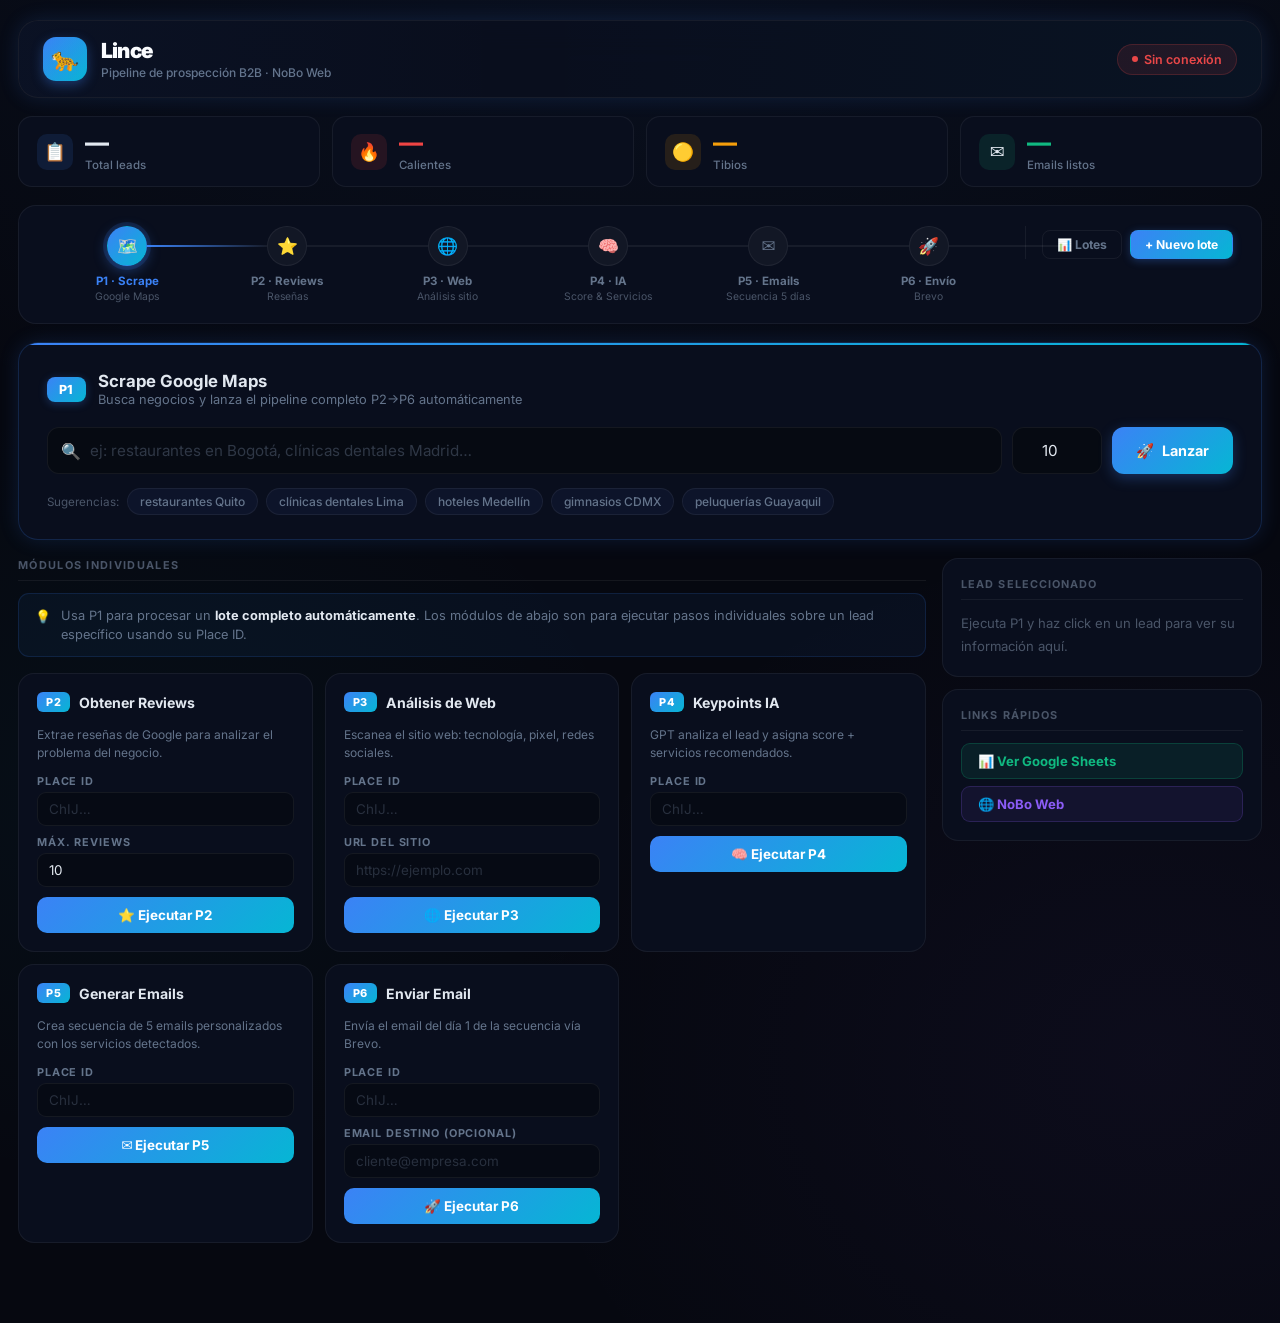
==== commit fc166f8d: "Update email input and labels in index.html" ====
--- a/app/templates/index.html
+++ b/app/templates/index.html
@@ -471,7 +471,7 @@
     </div>
     <div class="stat-card">
       <div class="stat-icon green">✉️</div>
-      <div><div class="stat-val" id="statEnviados" style="color:var(--green)">—</div><div class="stat-lbl">Enviados</div></div>
+      <div><div class="stat-val" id="statEnviados" style="color:var(--green)">—</div><div class="stat-lbl">Emails listos</div></div>
     </div>
   </div>
 
@@ -610,6 +610,17 @@
           <span style="color:var(--muted);font-size:.82rem">Ejecuta P1 y haz click en un lead para ver su información aquí.</span>
         </div>
         <button class="btn-seq" id="btnSeq" style="display:none" onclick="runSequence()">⚡ Ejecutar P2→P5</button>
+        <div id="emailInputWrap" style="display:none;margin-top:10px;border-top:1px solid var(--border);padding-top:10px">
+          <label style="font-size:.68rem;font-weight:700;color:var(--muted2);text-transform:uppercase;letter-spacing:.08em;display:block;margin-bottom:5px">📧 Email destino (P6)</label>
+          <div style="display:flex;gap:6px">
+            <input type="email" id="leadEmail" placeholder="cliente@empresa.com"
+              style="flex:1;padding:8px 10px;border-radius:8px;border:1px solid var(--border);background:rgba(6,9,15,.6);color:var(--txt);font-size:.82rem;font-family:inherit;outline:none;transition:border-color .18s"
+              onfocus="this.style.borderColor='rgba(59,130,246,.5)'" onblur="this.style.borderColor='var(--border)'"
+              oninput="document.getElementById('p6Email').value=this.value"/>
+            <button onclick="saveLeadEmail(event)" style="padding:8px 13px;border:none;border-radius:8px;background:var(--grad);color:#fff;font-size:.78rem;font-weight:700;cursor:pointer;font-family:inherit;transition:opacity .18s;white-space:nowrap" onmouseover="this.style.opacity='.8'" onmouseout="this.style.opacity='1'">💾 Guardar</button>
+          </div>
+          <div id="emailSaveMsg" style="font-size:.72rem;color:var(--green);margin-top:5px;display:none">✅ Email guardado</div>
+        </div>
       </div>
       <div class="pcrd" id="statsCard" style="display:none">
         <h3>Último lote</h3>
@@ -994,6 +1005,14 @@
     ${lead.site?`<span>🌐 <a href="${lead.site}" target="_blank" style="color:var(--blue)">${lead.site}</a></span>`:''}
     ${lead.lote_id?`<div style="margin-top:8px"><span class="tag">${lead.lote_id}</span></div>`:''}`;
   document.getElementById('btnSeq').style.display='block';
+  // Show email input for P6
+  document.getElementById('emailInputWrap').style.display='block';
+  const emailEl=document.getElementById('leadEmail');
+  if(emailEl){
+    emailEl.value=lead.contact_email||'';
+    const p6emailEl=document.getElementById('p6Email');
+    if(p6emailEl)p6emailEl.value=lead.contact_email||'';
+  }
   ['p2PlaceId','p3PlaceId','p4PlaceId','p5PlaceId','p6PlaceId'].forEach(id=>{
     const el=document.getElementById(id);if(el)el.value=lead.place_id;
   });
@@ -1125,6 +1144,25 @@
   }catch(e){showModal('P6','Error',`<div class="result-err">❌ ${e.message}</div>`,true);}
 }
 
+
+// ── Save recipient email ──────────────────────────────────────────────────
+async function saveLeadEmail(ev){
+  if(!_selectedLead)return;
+  const email=document.getElementById('leadEmail').value.trim();
+  if(!email)return;
+  const pid=_selectedLead.place_id;
+  const btn=ev.currentTarget;
+  const orig=btn.innerHTML;
+  btn.innerHTML='⏳';btn.disabled=true;
+  try{
+    await fetch(`${API}/setup/recipient-email/${encodeURIComponent(pid)}/${encodeURIComponent(email)}`);
+    document.getElementById('p6Email').value=email;
+    const msg=document.getElementById('emailSaveMsg');
+    if(msg){msg.style.display='block';setTimeout(()=>msg.style.display='none',3000);}
+  }catch(e){console.error('saveLeadEmail:',e);}
+  finally{btn.innerHTML=orig;btn.disabled=false;}
+}
+
 checkHealth();
 </script>
 </body>
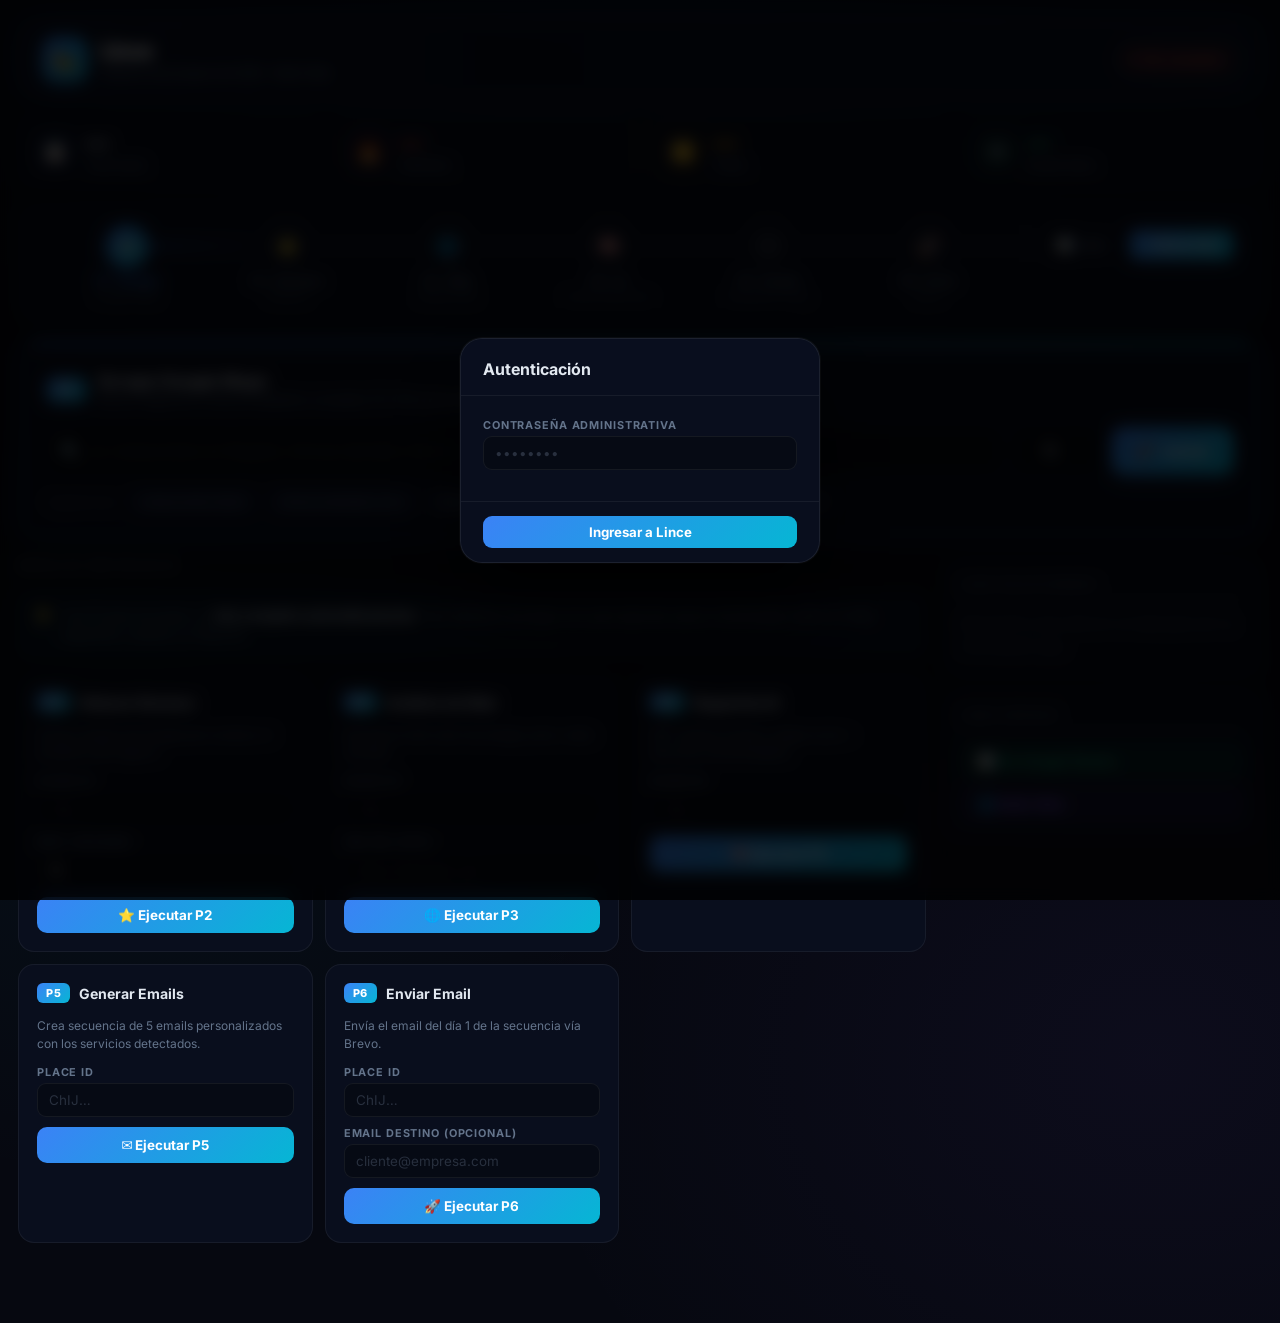
==== commit 0003d735: "feat: completar aprobacion segura P6 desde interfaz" ====
--- a/app/templates/index.html
+++ b/app/templates/index.html
@@ -1,4 +1,4 @@
-<!DOCTYPE html>
+﻿<!DOCTYPE html>
 <html lang="es">
 <head>
 <meta charset="UTF-8"/>
@@ -651,6 +651,25 @@
     <div class="modal-body" id="modalBody"></div>
     <div class="modal-foot" id="modalFoot" style="display:none">
       <button class="btn-secondary" onclick="closeOverlay()">Cerrar</button>
+    </div>
+  </div>
+</div>
+
+<!-- Admin Login Modal -->
+<div class="overlay show" id="loginOverlay">
+  <div class="modal" style="max-width:360px">
+    <div class="modal-hdr">
+      <div class="modal-title"><h2>Autenticación</h2></div>
+    </div>
+    <div class="modal-body">
+      <div class="field">
+        <label>Contraseña administrativa</label>
+        <input type="password" id="adminPassword" placeholder="••••••••" onkeydown="if(event.key==='Enter')submitLogin()"/>
+      </div>
+      <div id="loginErrorMsg" style="color:var(--red);font-size:.8rem;margin-top:8px;display:none"></div>
+    </div>
+    <div class="modal-foot" style="display:flex;">
+      <button class="btn-primary" id="btnLogin" style="width:100%" onclick="submitLogin()">Ingresar a Lince</button>
     </div>
   </div>
 </div>
@@ -923,14 +942,19 @@
 
 // ── Modal helpers ─────────────────────────────────────────────────────────
 let _selectedLead=null;
-function showModal(badge,title,bodyHtml,showFoot=false){
+let _pendingP6Approval=null;
+function showModal(badge,title,bodyHtml,showFoot=false, footHtml=null){
   document.getElementById('modalBadge').textContent=badge;
   document.getElementById('modalTitle').textContent=title;
   document.getElementById('modalBody').innerHTML=bodyHtml;
+  document.getElementById('modalFoot').innerHTML= footHtml || '<button class="btn-secondary" onclick="closeOverlay()">Cerrar</button>';
   document.getElementById('modalFoot').style.display=showFoot?'flex':'none';
   document.getElementById('overlay').classList.add('show');
 }
-function closeOverlay(){document.getElementById('overlay').classList.remove('show')}
+function closeOverlay(){
+  _pendingP6Approval=null;
+  document.getElementById('overlay').classList.remove('show');
+}
 function closeModal(e){if(e.target===document.getElementById('overlay'))closeOverlay()}
 
 function loadingHtml(icon,label,sub=''){
@@ -940,6 +964,56 @@
     ${sub?`<div class="anim-sub">${sub}</div>`:''}
     <div class="typing-dots"><div class="tdot"></div><div class="tdot"></div><div class="tdot"></div></div>
   </div>`;
+}
+
+// ── Admin Auth ────────────────────────────────────────────────────────────
+async function adminFetch(url, options = {}) {
+  options.credentials = 'same-origin';
+  const res = await fetch(url, options);
+  if (res.status === 403) {
+    document.getElementById('loginOverlay').classList.add('show');
+    document.getElementById('adminPassword').value = '';
+    document.getElementById('loginErrorMsg').style.display = 'none';
+    throw new Error('Sesión expirada o no autorizada. Por favor, inicia sesión.');
+  }
+  return res;
+}
+
+async function submitLogin() {
+  const pwd = document.getElementById('adminPassword').value;
+  const btn = document.getElementById('btnLogin');
+  const msg = document.getElementById('loginErrorMsg');
+  if (!pwd) return;
+  btn.disabled = true;
+  btn.textContent = 'Verificando...';
+  msg.style.display = 'none';
+  try {
+    const res = await fetch(API + '/admin/login', {
+      method: 'POST',
+      headers: { 'Content-Type': 'application/json' },
+      body: JSON.stringify({ password: pwd }),
+      credentials: 'same-origin'
+    });
+    if (res.status === 200) {
+      document.getElementById('adminPassword').value = '';
+      document.getElementById('loginOverlay').classList.remove('show');
+    } else if (res.status === 403) {
+      msg.textContent = 'Contraseña incorrecta';
+      msg.style.display = 'block';
+    } else if (res.status === 503) {
+      msg.textContent = 'Autenticación administrativa no configurada';
+      msg.style.display = 'block';
+    } else {
+      msg.textContent = 'Error de autenticación';
+      msg.style.display = 'block';
+    }
+  } catch(e) {
+    msg.textContent = 'Error de red';
+    msg.style.display = 'block';
+  } finally {
+    btn.disabled = false;
+    btn.textContent = 'Ingresar a Lince';
+  }
 }
 
 // ── P1 ────────────────────────────────────────────────────────────────────
@@ -960,14 +1034,15 @@
     const data=await r.json();
     const leads=data.leads||[];
     setStep(1,'done',leads.length+' leads');
-    // Indicar que P2→P6 está corriendo en background
-    [2,3,4,5,6].forEach((n,i)=>setTimeout(()=>setStep(n,'active'),i*350));
+    // Indicar que P2→P5 está corriendo en background
+    [2,3,4,5].forEach((n,i)=>setTimeout(()=>setStep(n,'active'),i*350));
     const sheetHtml=data.sheet_url?
       `<a class="batch-sheet-link" style="margin-top:10px" href="${data.sheet_url}" target="_blank">📊 Ver Google Sheet en tiempo real →</a>`:'';
     const pipelineHtml=data.lote_id?
       `<div style="background:rgba(16,185,129,.07);border:1px solid rgba(16,185,129,.18);border-radius:11px;padding:12px 14px;margin-bottom:12px">
-        <div style="display:flex;align-items:center;gap:8px;margin-bottom:6px"><span style="font-size:1rem">🚀</span><strong style="font-size:.86rem">Pipeline P2→P6 corriendo en background</strong></div>
-        <div style="font-size:.77rem;color:var(--muted2);margin-bottom:8px">El sistema está procesando automáticamente los ${leads.length} leads. Reviews → Web → IA → Emails → Envío.</div>
+        <div style="display:flex;align-items:center;gap:8px;margin-bottom:6px"><span style="font-size:1rem">🚀</span><strong style="font-size:.86rem">Pipeline P2→P5 corriendo en background</strong></div>
+        <div style="font-size:.77rem;color:var(--muted2);margin-bottom:8px">El sistema está procesando automáticamente los ${leads.length} leads. Reviews → Web → IA → Preparación de emails.</div>
+        <div style="font-size:.77rem;color:var(--muted2);margin-bottom:8px;font-weight:bold">P6 requiere revisión y aprobación humana antes del envío.</div>
         ${sheetHtml}
       </div>`:''
     ;
@@ -1110,7 +1185,7 @@
   const pid=document.getElementById('p5PlaceId').value.trim();if(!pid)return;
   showModal('P5','Generando emails…',loadingHtml('✉️','GPT redactando secuencia de 5 emails…','Personalizados con los servicios detectados'));
   try{
-    const r=await fetch(API+'/pipeline/p5',{method:'POST',headers:{'Content-Type':'application/json'},body:JSON.stringify({place_id:pid})});
+    const r=await adminFetch(API+'/pipeline/p5',{method:'POST',headers:{'Content-Type':'application/json'},body:JSON.stringify({place_id:pid})});
     const d=await r.json();
     if(d.error){showModal('P5','Error',`<div class="result-err">❌ ${d.error}</div>`,true);return;}
     const emails=d.emails||[];
@@ -1124,26 +1199,84 @@
   }catch(e){showModal('P5','Error',`<div class="result-err">❌ ${e.message}</div>`,true);}
 }
 
+function escapeHtml(unsafe) {
+  return (unsafe || '').toString()
+    .replace(/&/g, "&amp;")
+    .replace(/</g, "&lt;")
+    .replace(/>/g, "&gt;")
+    .replace(/"/g, "&quot;")
+    .replace(/'/g, "&#039;");
+}
+
 // ── P6 ────────────────────────────────────────────────────────────────────
 async function runP6(){
   const pid=document.getElementById('p6PlaceId').value.trim();if(!pid)return;
-  const email=document.getElementById('p6Email').value.trim();
-  showModal('P6','Enviando email…',loadingHtml('🚀','Enviando email vía Brevo…'));
+  showModal('P6','Revisar email antes de enviar',loadingHtml('⏳','Cargando vista previa…'));
   try{
-    const body={place_id:pid};if(email)body.to_email=email;
-    const r=await fetch(API+'/pipeline/p6',{method:'POST',headers:{'Content-Type':'application/json'},body:JSON.stringify(body)});
+    const r=await adminFetch(API+'/pipeline/p6',{method:'POST',headers:{'Content-Type':'application/json'},body:JSON.stringify({place_id:pid,approved_by_human:false})});
     const d=await r.json();
     if(d.error){showModal('P6','Error',`<div class="result-err">❌ ${d.error}</div>`,true);return;}
-    showModal('P6','Email enviado',
-      `<div class="send-success"><div class="send-icon">✅</div>
-      <h3>Email enviado correctamente</h3>
-      <p>Para: ${d.enviado_a||email||'—'}</p>
-      <p style="margin-top:4px">Asunto: <strong>${d.asunto||'—'}</strong></p>
-      <p style="margin-top:4px">Día de secuencia: ${d.dia||1}</p></div>`,true);
-    loadGlobalStats();
+    if(d.status === 'pending_approval') {
+      const prev = d.preview || {};
+      const valid = prev.recipient_email_valid;
+      const validHtml = valid
+        ? `<span style="color:var(--green)">✅ Válido</span>`
+        : `<span style="color:var(--red)">❌ Necesita corrección</span>`;
+
+      _pendingP6Approval = {
+        place_id: pid,
+        expected_day: d.dia,
+        expected_preview_fingerprint: d.preview_fingerprint
+      };
+
+      const footHtml = valid
+        ? `<button id="btnApproveSend" class="btn-primary" onclick="approveAndSendP6()">Aprobar y enviar</button><button class="btn-secondary" onclick="closeOverlay()">Cancelar</button>`
+        : `<div style="font-size:0.8rem;color:var(--red);display:flex;align-items:center;margin-right:10px;">Corrige y guarda el email antes de enviar</div><button class="btn-primary" disabled style="opacity:0.4;cursor:not-allowed">Aprobar y enviar</button><button class="btn-secondary" onclick="closeOverlay()">Cancelar</button>`;
+
+      showModal('P6', 'Revisar email antes de enviar',
+        `<div class="email-prev">
+          <div class="email-prev-hdr">
+            <div>Día de secuencia: <strong>${escapeHtml(d.dia)}</strong></div>
+            <div style="margin-top:6px">Destinatario: <strong>${escapeHtml(prev.recipient_name)}</strong></div>
+            <div style="margin-top:6px">Email: <strong>${escapeHtml(prev.recipient_email)}</strong></div>
+            <div style="margin-top:6px">Estado del email: <strong>${validHtml}</strong></div>
+          </div>
+          <div class="email-prev-hdr" style="background:var(--s1)">
+            Asunto: <strong>${escapeHtml(prev.subject)}</strong>
+          </div>
+          <div class="email-prev-body">${escapeHtml(prev.body)}</div>
+        </div>`, true, footHtml);
+    } else {
+      showModal('P6', 'Estado de secuencia', `<div class="result-ok"><div class="result-hd">Estado actual: ${escapeHtml(d.status)}</div><p>${escapeHtml(d.mensaje || '')}</p></div>`, true);
+    }
   }catch(e){showModal('P6','Error',`<div class="result-err">❌ ${e.message}</div>`,true);}
 }
 
+async function approveAndSendP6() {
+  if(!_pendingP6Approval) return;
+  const { place_id: pid, expected_day: eday, expected_preview_fingerprint: efingerprint } = _pendingP6Approval;
+  const btn = document.getElementById('btnApproveSend');
+  if(btn) { btn.disabled = true; btn.textContent = 'Enviando...'; }
+  try {
+    const r=await adminFetch(API+'/pipeline/p6',{method:'POST',headers:{'Content-Type':'application/json'},body:JSON.stringify({place_id:pid,approved_by_human:true,expected_day:eday,expected_preview_fingerprint:efingerprint})});
+    const d=await r.json();
+    if(d.error){showModal('P6','Error',`<div class="result-err">❌ ${d.error}</div>`,true);return;}
+    if(d.status === 'enviado') {
+      _pendingP6Approval = null;
+      showModal('P6','Email enviado',
+        `<div class="send-success"><div class="send-icon">✅</div>
+        <h3>Email enviado correctamente</h3>
+        <p>Para: ${escapeHtml(d.enviado_a || '—')}</p>
+        <p style="margin-top:4px">Asunto: <strong>${escapeHtml(d.asunto || '—')}</strong></p>
+        <p style="margin-top:4px">Día de secuencia: ${escapeHtml(d.dia || 1)}</p></div>`,true);
+      loadGlobalStats();
+    } else {
+      showModal('P6', 'Estado', `<div class="result-ok"><div class="result-hd">Estado: ${escapeHtml(d.status)}</div><p>${escapeHtml(d.mensaje || '')}</p></div>`, true);
+    }
+  } catch(e) {
+    showModal('P6','Error',`<div class="result-err">❌ ${e.message}</div>`,true);
+  }
+}
 
 // ── Save recipient email ──────────────────────────────────────────────────
 async function saveLeadEmail(ev){
@@ -1154,12 +1287,35 @@
   const btn=ev.currentTarget;
   const orig=btn.innerHTML;
   btn.innerHTML='⏳';btn.disabled=true;
+
+  const msg=document.getElementById('emailSaveMsg');
+  if(msg) msg.style.display='none';
+
   try{
-    await fetch(`${API}/setup/recipient-email/${encodeURIComponent(pid)}/${encodeURIComponent(email)}`);
+    const r=await adminFetch(`${API}/setup/recipient-email`, {
+      method: 'POST',
+      headers: { 'Content-Type': 'application/json' },
+      body: JSON.stringify({ place_id: pid, email: email })
+    });
+    if(!r.ok) {
+       const err = await r.json();
+       throw new Error(err.detail || err.error || 'Error al guardar');
+    }
     document.getElementById('p6Email').value=email;
-    const msg=document.getElementById('emailSaveMsg');
-    if(msg){msg.style.display='block';setTimeout(()=>msg.style.display='none',3000);}
-  }catch(e){console.error('saveLeadEmail:',e);}
+    if(msg){
+      msg.textContent = '✅ Email guardado';
+      msg.style.color = 'var(--green)';
+      msg.style.display='block';
+      setTimeout(()=>msg.style.display='none',3000);
+    }
+  }catch(e){
+    if(msg){
+      msg.textContent = '❌ ' + e.message;
+      msg.style.color = 'var(--red)';
+      msg.style.display='block';
+    }
+    console.error('saveLeadEmail:',e);
+  }
   finally{btn.innerHTML=orig;btn.disabled=false;}
 }
 
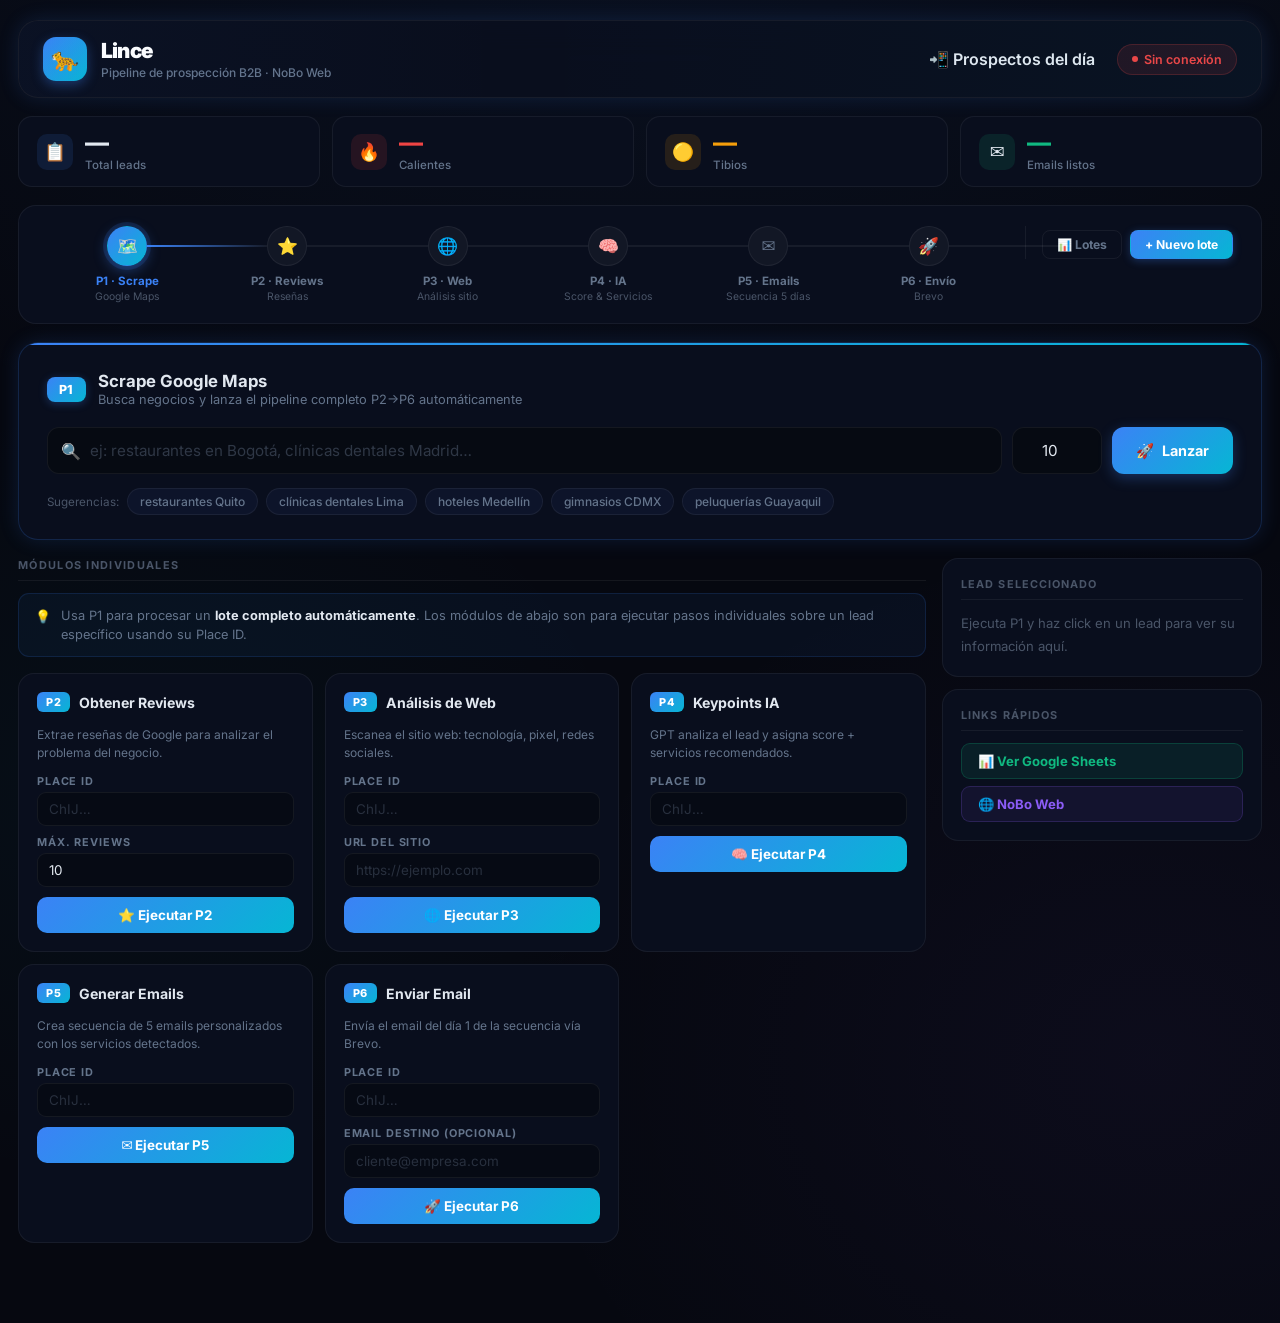
==== commit 9978e840: "Seguridad y prospección uno a uno por WhatsApp Seguridad - Toda la API y el panel exigen X-Lince-Tok" ====
--- a/app/templates/index.html
+++ b/app/templates/index.html
@@ -1,4 +1,4 @@
-﻿<!DOCTYPE html>
+<!DOCTYPE html>
 <html lang="es">
 <head>
 <meta charset="UTF-8"/>
@@ -451,6 +451,7 @@
       </div>
     </div>
     <div class="hdr-right">
+      <a href="/prospectos" style="color:inherit;font-weight:600;margin-right:12px;text-decoration:none">📲 Prospectos del día</a>
       <div id="hdrBadge" class="status-badge loading"><div class="dot"></div>Conectando…</div>
     </div>
   </header>
@@ -655,25 +656,6 @@
   </div>
 </div>
 
-<!-- Admin Login Modal -->
-<div class="overlay show" id="loginOverlay">
-  <div class="modal" style="max-width:360px">
-    <div class="modal-hdr">
-      <div class="modal-title"><h2>Autenticación</h2></div>
-    </div>
-    <div class="modal-body">
-      <div class="field">
-        <label>Contraseña administrativa</label>
-        <input type="password" id="adminPassword" placeholder="••••••••" onkeydown="if(event.key==='Enter')submitLogin()"/>
-      </div>
-      <div id="loginErrorMsg" style="color:var(--red);font-size:.8rem;margin-top:8px;display:none"></div>
-    </div>
-    <div class="modal-foot" style="display:flex;">
-      <button class="btn-primary" id="btnLogin" style="width:100%" onclick="submitLogin()">Ingresar a Lince</button>
-    </div>
-  </div>
-</div>
-
 <!-- Batch modal -->
 <div class="overlay" id="batchOverlay" onclick="closeBatchModal(event)">
   <div class="modal batch-modal">
@@ -723,6 +705,7 @@
   </div>
 </div>
 
+<script src="/static/auth.js"></script>
 <script>
 const API = '';
 
@@ -942,19 +925,14 @@
 
 // ── Modal helpers ─────────────────────────────────────────────────────────
 let _selectedLead=null;
-let _pendingP6Approval=null;
-function showModal(badge,title,bodyHtml,showFoot=false, footHtml=null){
+function showModal(badge,title,bodyHtml,showFoot=false){
   document.getElementById('modalBadge').textContent=badge;
   document.getElementById('modalTitle').textContent=title;
   document.getElementById('modalBody').innerHTML=bodyHtml;
-  document.getElementById('modalFoot').innerHTML= footHtml || '<button class="btn-secondary" onclick="closeOverlay()">Cerrar</button>';
   document.getElementById('modalFoot').style.display=showFoot?'flex':'none';
   document.getElementById('overlay').classList.add('show');
 }
-function closeOverlay(){
-  _pendingP6Approval=null;
-  document.getElementById('overlay').classList.remove('show');
-}
+function closeOverlay(){document.getElementById('overlay').classList.remove('show')}
 function closeModal(e){if(e.target===document.getElementById('overlay'))closeOverlay()}
 
 function loadingHtml(icon,label,sub=''){
@@ -964,56 +942,6 @@
     ${sub?`<div class="anim-sub">${sub}</div>`:''}
     <div class="typing-dots"><div class="tdot"></div><div class="tdot"></div><div class="tdot"></div></div>
   </div>`;
-}
-
-// ── Admin Auth ────────────────────────────────────────────────────────────
-async function adminFetch(url, options = {}) {
-  options.credentials = 'same-origin';
-  const res = await fetch(url, options);
-  if (res.status === 403) {
-    document.getElementById('loginOverlay').classList.add('show');
-    document.getElementById('adminPassword').value = '';
-    document.getElementById('loginErrorMsg').style.display = 'none';
-    throw new Error('Sesión expirada o no autorizada. Por favor, inicia sesión.');
-  }
-  return res;
-}
-
-async function submitLogin() {
-  const pwd = document.getElementById('adminPassword').value;
-  const btn = document.getElementById('btnLogin');
-  const msg = document.getElementById('loginErrorMsg');
-  if (!pwd) return;
-  btn.disabled = true;
-  btn.textContent = 'Verificando...';
-  msg.style.display = 'none';
-  try {
-    const res = await fetch(API + '/admin/login', {
-      method: 'POST',
-      headers: { 'Content-Type': 'application/json' },
-      body: JSON.stringify({ password: pwd }),
-      credentials: 'same-origin'
-    });
-    if (res.status === 200) {
-      document.getElementById('adminPassword').value = '';
-      document.getElementById('loginOverlay').classList.remove('show');
-    } else if (res.status === 403) {
-      msg.textContent = 'Contraseña incorrecta';
-      msg.style.display = 'block';
-    } else if (res.status === 503) {
-      msg.textContent = 'Autenticación administrativa no configurada';
-      msg.style.display = 'block';
-    } else {
-      msg.textContent = 'Error de autenticación';
-      msg.style.display = 'block';
-    }
-  } catch(e) {
-    msg.textContent = 'Error de red';
-    msg.style.display = 'block';
-  } finally {
-    btn.disabled = false;
-    btn.textContent = 'Ingresar a Lince';
-  }
 }
 
 // ── P1 ────────────────────────────────────────────────────────────────────
@@ -1034,15 +962,14 @@
     const data=await r.json();
     const leads=data.leads||[];
     setStep(1,'done',leads.length+' leads');
-    // Indicar que P2→P5 está corriendo en background
-    [2,3,4,5].forEach((n,i)=>setTimeout(()=>setStep(n,'active'),i*350));
+    // Indicar que P2→P6 está corriendo en background
+    [2,3,4,5,6].forEach((n,i)=>setTimeout(()=>setStep(n,'active'),i*350));
     const sheetHtml=data.sheet_url?
       `<a class="batch-sheet-link" style="margin-top:10px" href="${data.sheet_url}" target="_blank">📊 Ver Google Sheet en tiempo real →</a>`:'';
     const pipelineHtml=data.lote_id?
       `<div style="background:rgba(16,185,129,.07);border:1px solid rgba(16,185,129,.18);border-radius:11px;padding:12px 14px;margin-bottom:12px">
-        <div style="display:flex;align-items:center;gap:8px;margin-bottom:6px"><span style="font-size:1rem">🚀</span><strong style="font-size:.86rem">Pipeline P2→P5 corriendo en background</strong></div>
-        <div style="font-size:.77rem;color:var(--muted2);margin-bottom:8px">El sistema está procesando automáticamente los ${leads.length} leads. Reviews → Web → IA → Preparación de emails.</div>
-        <div style="font-size:.77rem;color:var(--muted2);margin-bottom:8px;font-weight:bold">P6 requiere revisión y aprobación humana antes del envío.</div>
+        <div style="display:flex;align-items:center;gap:8px;margin-bottom:6px"><span style="font-size:1rem">🚀</span><strong style="font-size:.86rem">Pipeline P2→P6 corriendo en background</strong></div>
+        <div style="font-size:.77rem;color:var(--muted2);margin-bottom:8px">El sistema está procesando automáticamente los ${leads.length} leads. Reviews → Web → IA → Emails → Envío.</div>
         ${sheetHtml}
       </div>`:''
     ;
@@ -1185,7 +1112,7 @@
   const pid=document.getElementById('p5PlaceId').value.trim();if(!pid)return;
   showModal('P5','Generando emails…',loadingHtml('✉️','GPT redactando secuencia de 5 emails…','Personalizados con los servicios detectados'));
   try{
-    const r=await adminFetch(API+'/pipeline/p5',{method:'POST',headers:{'Content-Type':'application/json'},body:JSON.stringify({place_id:pid})});
+    const r=await fetch(API+'/pipeline/p5',{method:'POST',headers:{'Content-Type':'application/json'},body:JSON.stringify({place_id:pid})});
     const d=await r.json();
     if(d.error){showModal('P5','Error',`<div class="result-err">❌ ${d.error}</div>`,true);return;}
     const emails=d.emails||[];
@@ -1199,84 +1126,26 @@
   }catch(e){showModal('P5','Error',`<div class="result-err">❌ ${e.message}</div>`,true);}
 }
 
-function escapeHtml(unsafe) {
-  return (unsafe || '').toString()
-    .replace(/&/g, "&amp;")
-    .replace(/</g, "&lt;")
-    .replace(/>/g, "&gt;")
-    .replace(/"/g, "&quot;")
-    .replace(/'/g, "&#039;");
-}
-
 // ── P6 ────────────────────────────────────────────────────────────────────
 async function runP6(){
   const pid=document.getElementById('p6PlaceId').value.trim();if(!pid)return;
-  showModal('P6','Revisar email antes de enviar',loadingHtml('⏳','Cargando vista previa…'));
-  try{
-    const r=await adminFetch(API+'/pipeline/p6',{method:'POST',headers:{'Content-Type':'application/json'},body:JSON.stringify({place_id:pid,approved_by_human:false})});
+  const email=document.getElementById('p6Email').value.trim();
+  showModal('P6','Enviando email…',loadingHtml('🚀','Enviando email vía Brevo…'));
+  try{
+    const body={place_id:pid};if(email)body.to_email=email;
+    const r=await fetch(API+'/pipeline/p6',{method:'POST',headers:{'Content-Type':'application/json'},body:JSON.stringify(body)});
     const d=await r.json();
     if(d.error){showModal('P6','Error',`<div class="result-err">❌ ${d.error}</div>`,true);return;}
-    if(d.status === 'pending_approval') {
-      const prev = d.preview || {};
-      const valid = prev.recipient_email_valid;
-      const validHtml = valid
-        ? `<span style="color:var(--green)">✅ Válido</span>`
-        : `<span style="color:var(--red)">❌ Necesita corrección</span>`;
-
-      _pendingP6Approval = {
-        place_id: pid,
-        expected_day: d.dia,
-        expected_preview_fingerprint: d.preview_fingerprint
-      };
-
-      const footHtml = valid
-        ? `<button id="btnApproveSend" class="btn-primary" onclick="approveAndSendP6()">Aprobar y enviar</button><button class="btn-secondary" onclick="closeOverlay()">Cancelar</button>`
-        : `<div style="font-size:0.8rem;color:var(--red);display:flex;align-items:center;margin-right:10px;">Corrige y guarda el email antes de enviar</div><button class="btn-primary" disabled style="opacity:0.4;cursor:not-allowed">Aprobar y enviar</button><button class="btn-secondary" onclick="closeOverlay()">Cancelar</button>`;
-
-      showModal('P6', 'Revisar email antes de enviar',
-        `<div class="email-prev">
-          <div class="email-prev-hdr">
-            <div>Día de secuencia: <strong>${escapeHtml(d.dia)}</strong></div>
-            <div style="margin-top:6px">Destinatario: <strong>${escapeHtml(prev.recipient_name)}</strong></div>
-            <div style="margin-top:6px">Email: <strong>${escapeHtml(prev.recipient_email)}</strong></div>
-            <div style="margin-top:6px">Estado del email: <strong>${validHtml}</strong></div>
-          </div>
-          <div class="email-prev-hdr" style="background:var(--s1)">
-            Asunto: <strong>${escapeHtml(prev.subject)}</strong>
-          </div>
-          <div class="email-prev-body">${escapeHtml(prev.body)}</div>
-        </div>`, true, footHtml);
-    } else {
-      showModal('P6', 'Estado de secuencia', `<div class="result-ok"><div class="result-hd">Estado actual: ${escapeHtml(d.status)}</div><p>${escapeHtml(d.mensaje || '')}</p></div>`, true);
-    }
+    showModal('P6','Email enviado',
+      `<div class="send-success"><div class="send-icon">✅</div>
+      <h3>Email enviado correctamente</h3>
+      <p>Para: ${d.enviado_a||email||'—'}</p>
+      <p style="margin-top:4px">Asunto: <strong>${d.asunto||'—'}</strong></p>
+      <p style="margin-top:4px">Día de secuencia: ${d.dia||1}</p></div>`,true);
+    loadGlobalStats();
   }catch(e){showModal('P6','Error',`<div class="result-err">❌ ${e.message}</div>`,true);}
 }
 
-async function approveAndSendP6() {
-  if(!_pendingP6Approval) return;
-  const { place_id: pid, expected_day: eday, expected_preview_fingerprint: efingerprint } = _pendingP6Approval;
-  const btn = document.getElementById('btnApproveSend');
-  if(btn) { btn.disabled = true; btn.textContent = 'Enviando...'; }
-  try {
-    const r=await adminFetch(API+'/pipeline/p6',{method:'POST',headers:{'Content-Type':'application/json'},body:JSON.stringify({place_id:pid,approved_by_human:true,expected_day:eday,expected_preview_fingerprint:efingerprint})});
-    const d=await r.json();
-    if(d.error){showModal('P6','Error',`<div class="result-err">❌ ${d.error}</div>`,true);return;}
-    if(d.status === 'enviado') {
-      _pendingP6Approval = null;
-      showModal('P6','Email enviado',
-        `<div class="send-success"><div class="send-icon">✅</div>
-        <h3>Email enviado correctamente</h3>
-        <p>Para: ${escapeHtml(d.enviado_a || '—')}</p>
-        <p style="margin-top:4px">Asunto: <strong>${escapeHtml(d.asunto || '—')}</strong></p>
-        <p style="margin-top:4px">Día de secuencia: ${escapeHtml(d.dia || 1)}</p></div>`,true);
-      loadGlobalStats();
-    } else {
-      showModal('P6', 'Estado', `<div class="result-ok"><div class="result-hd">Estado: ${escapeHtml(d.status)}</div><p>${escapeHtml(d.mensaje || '')}</p></div>`, true);
-    }
-  } catch(e) {
-    showModal('P6','Error',`<div class="result-err">❌ ${e.message}</div>`,true);
-  }
-}
 
 // ── Save recipient email ──────────────────────────────────────────────────
 async function saveLeadEmail(ev){
@@ -1287,35 +1156,12 @@
   const btn=ev.currentTarget;
   const orig=btn.innerHTML;
   btn.innerHTML='⏳';btn.disabled=true;
-
-  const msg=document.getElementById('emailSaveMsg');
-  if(msg) msg.style.display='none';
-
-  try{
-    const r=await adminFetch(`${API}/setup/recipient-email`, {
-      method: 'POST',
-      headers: { 'Content-Type': 'application/json' },
-      body: JSON.stringify({ place_id: pid, email: email })
-    });
-    if(!r.ok) {
-       const err = await r.json();
-       throw new Error(err.detail || err.error || 'Error al guardar');
-    }
+  try{
+    await fetch(`${API}/setup/recipient-email/${encodeURIComponent(pid)}/${encodeURIComponent(email)}`);
     document.getElementById('p6Email').value=email;
-    if(msg){
-      msg.textContent = '✅ Email guardado';
-      msg.style.color = 'var(--green)';
-      msg.style.display='block';
-      setTimeout(()=>msg.style.display='none',3000);
-    }
-  }catch(e){
-    if(msg){
-      msg.textContent = '❌ ' + e.message;
-      msg.style.color = 'var(--red)';
-      msg.style.display='block';
-    }
-    console.error('saveLeadEmail:',e);
-  }
+    const msg=document.getElementById('emailSaveMsg');
+    if(msg){msg.style.display='block';setTimeout(()=>msg.style.display='none',3000);}
+  }catch(e){console.error('saveLeadEmail:',e);}
   finally{btn.innerHTML=orig;btn.disabled=false;}
 }
 
